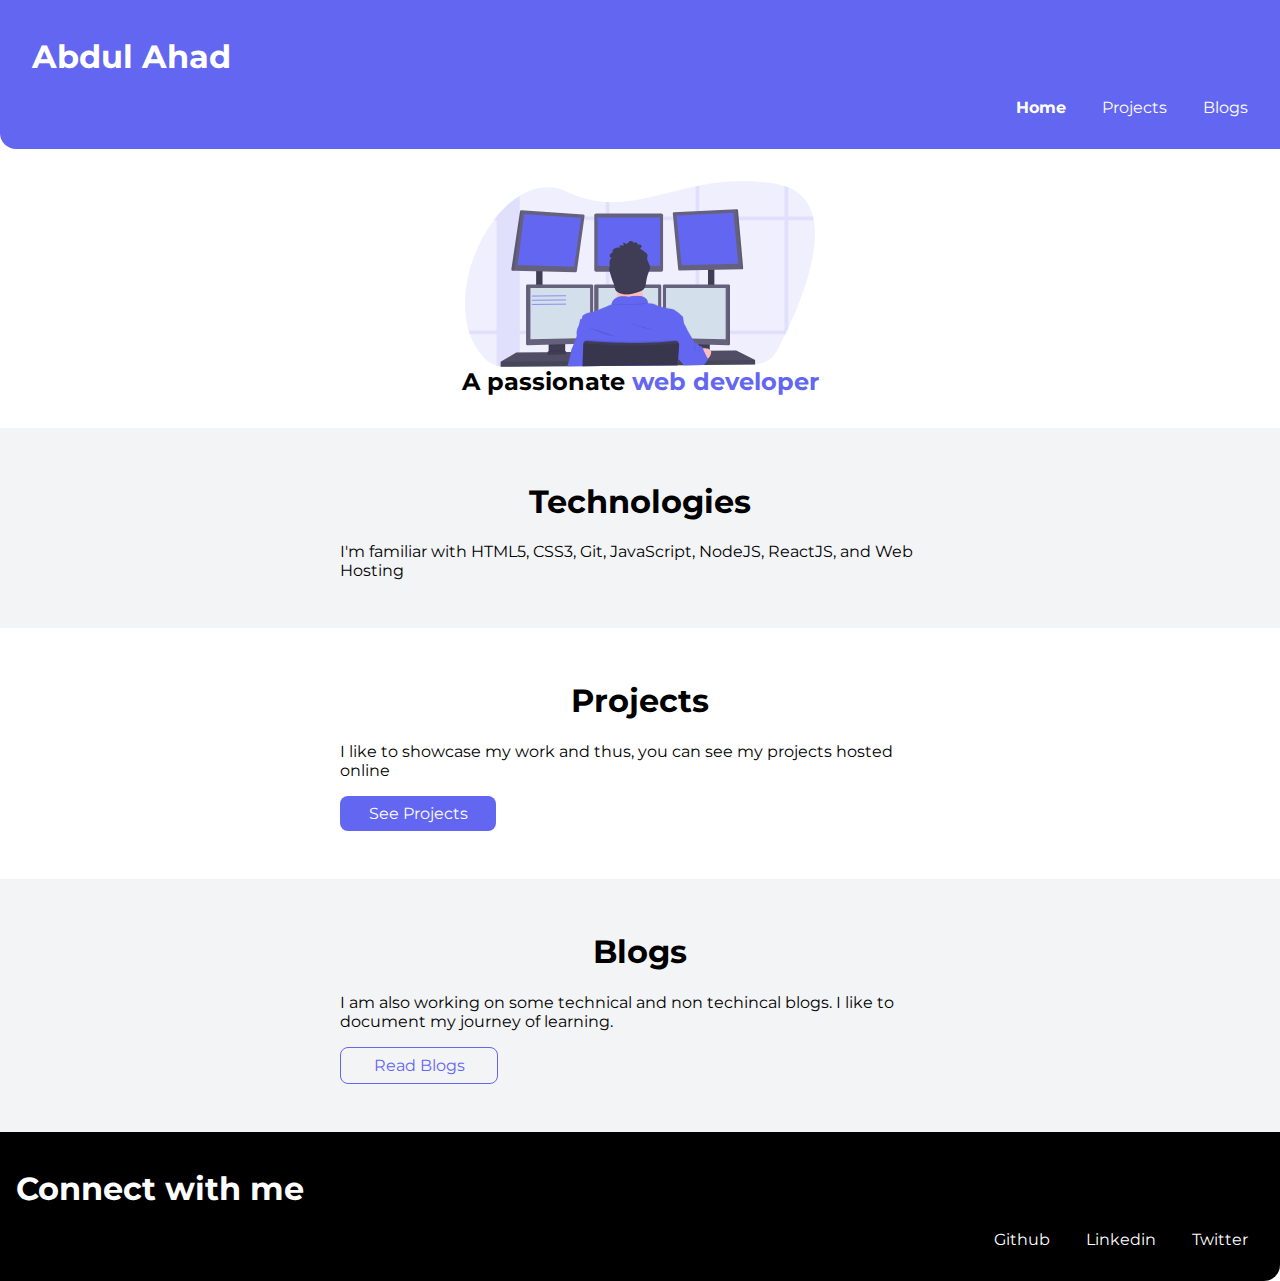
==== index.html @ f3eb0335 "solved bugs" ====
<!DOCTYPE html>
<html lang="en">
<head>
    <meta charset="UTF-8">
    <meta http-equiv="X-UA-Compatible" content="IE=edge">
    <meta name="viewport" content="width=device-width, initial-scale=1.0">
    <title>home | Abdul Ahad</title>
    <link rel="stylesheet" href="styles.css">
</head>
<body>

    
    <nav class="top-nav container">    
            <h1 class="container">Abdul Ahad</h1>
        
            <ul class="no-bullets nav-direction">
                <li class="menu">
                    <a href="/" class="link default-link">Home</a>
                </li>
                <li class="menu">
                    <a href="project.html" class="link">Projects</a>
                </li>
                <li class="menu">
                    <a href="blogs.html" class="link">Blogs</a>
                </li>
            </ul>
    </nav>
    <header>
        <div class="hero">
            <img src="images/image.svg" alt="hero" class="hero-img">
            <h2 class="hero-text">A passionate <span class="highlighted"> web developer </span></h2>
        </div>
    </header>

    <section class="section ow">
        <div class="container container-center">
            <h1>Technologies</h1>
            <p>I'm familiar with HTML5, CSS3, Git, JavaScript, NodeJS, ReactJS, and Web Hosting</p>
        </div>
    </section>

    <section class="section">
        <div class="container container-center">
            <h1>Projects</h1>
            <p>I like to showcase my work and thus, you can see my projects hosted online</p>
            <a class="link link-primary-1" href="project.html">See Projects</a>
        </div>
    </section>

    <section class="section ow">
        <div class="container container-center">
            <h1>Blogs</h1>
            <p>I am also working on some technical and non techincal blogs. I like to document my journey of learning.</p>
            <a class="link link-secondary-1" href="blogs.html">Read Blogs</a>
        </div>
    </section>

    <footer class="footer">
        <h1>Connect with me</h1>

        <ul class="no-bullets nav-direction">
            <li class="menu">
                <a class="link" href="https://github.com/abahad7921" target="_blank">Github</a>
            </li>
            <li class="menu">
                <a class="link" href="https://www.linkedin.com/in/meetabdulaahad/" target="_blank">Linkedin</a>
            </li>
            <li class="menu">
                <a class="link" href="https://twitter.com/abdulahad7860" target="_blank">Twitter</a>
            </li>
        </ul>
    </footer>

    
</body>
</html>
---- styles.css ----
@import url("https://fonts.googleapis.com/css2?family=Montserrat:wght@400;700&display=swap");
:root {
  --primary-color: #6366f1;
  --off-white: #f3f4f6;
}

body {
  font-family: "Montserrat", sans-serif;
  margin: 0px;
}
.container {
  padding: 0rem 1rem;
}

.container-center {
  max-width: 600px;
  margin: auto;
}

.container-center-blog {
  max-width: 700px;
  margin: auto;
}
.no-bullets {
  list-style: none;
}

.link {
  text-decoration: none;
  /** color: var(--primary-color);**/
  color: white;
}
.link-primary {
  background-color: var(--primary-color);
  border-radius: 0.5rem;
  color: white;
  display: block;
  max-width: 440px;
  margin: 1rem 1rem 1rem 0rem;
  padding: 0.5rem;
  text-align: center;
}

.link-primary-1 {
  background-color: var(--primary-color);
  border-radius: 0.5rem;
  color: white;
  display: block;
  max-width: 140px;
  margin: 1rem 1rem 1rem 0rem;
  padding: 0.5rem;
  text-align: center;
}

.link-secondary {
  color: var(--primary-color);
  border-radius: 0.5rem;
  border: 1px solid var(--primary-color);
  display: block;
  max-width: 440px;
  margin: 1rem 1rem 1rem 0rem;
  padding: 00.5rem;
  text-align: center;
}

.link-secondary-1 {
  color: var(--primary-color);
  border-radius: 0.5rem;
  border: 1px solid var(--primary-color);
  display: block;
  max-width: 140px;
  margin: 1rem 1rem 1rem 0rem;
  padding: 00.5rem;
  text-align: center;
}

.menu {
  display: inline;
  padding: 0rem 1rem;
  text-align: right;
}

.nav-direction {
  text-align: right;
}

.top-nav {
  background-color: var(--primary-color);
  color: white;
  padding: 1rem;
  border-bottom-left-radius: 1rem;
}

.top-nav .default-link {
  font-weight: bold;
}

.highlighted {
  color: var(--primary-color);
}

.hero {
  padding: 2rem;
}

.hero .hero-text {
  text-align: center;
  display: block;
  margin: auto;
}

.hero .hero-img {
  max-width: 80%;
  width: 350px;
  display: block;
  margin: auto;
}

.hero .hero-img-1 {
  max-width: 50%;
  width: 250px;
  height: 150px;
  display: block;
  margin: auto;
}

.section {
  padding: 2rem;
}

.section h1 {
  text-align: center;
}

.ow {
  background-color: var(--off-white);
}

.footer {
  background-color: black;
  color: white;
  padding: 1rem;
  border-bottom-right-radius: 1rem;
}

.blog-heading {
  font-size: large;
  font-weight: bold;
  display: block;
  color: var(--primary-color);
}

.blog-page-heading {
  padding-top: 5rem;
}
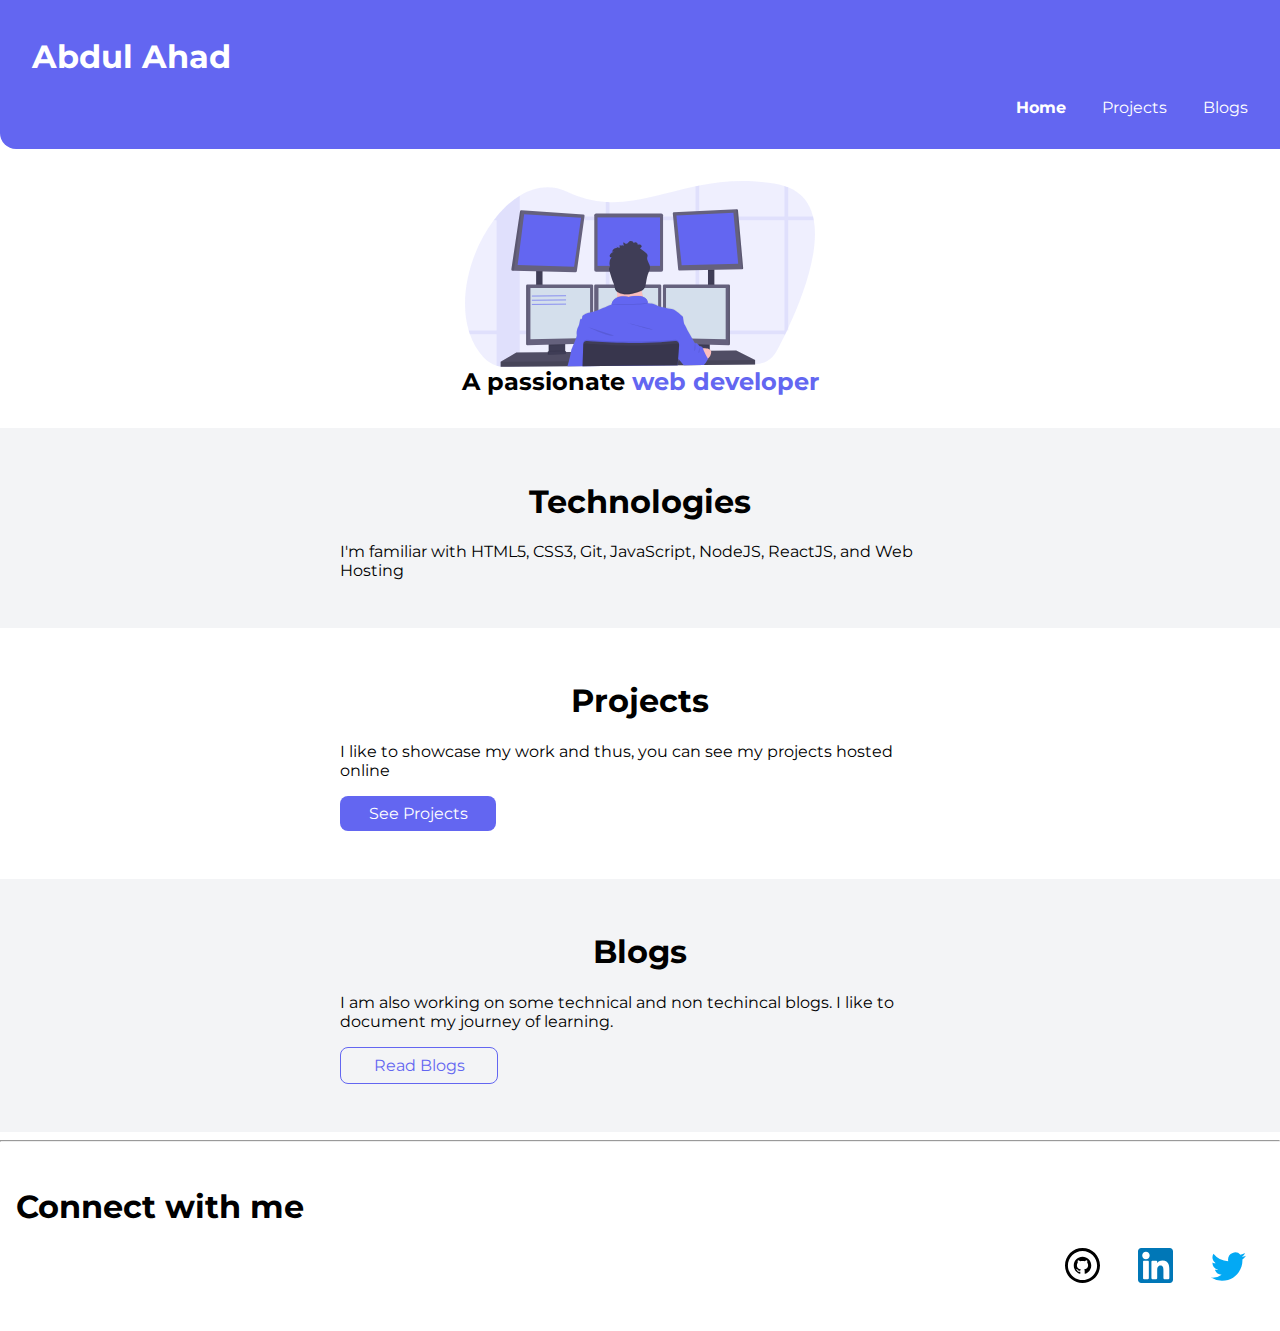
==== commit fb33c6af: "changed footer style" ====
--- a/index.html
+++ b/index.html
@@ -55,18 +55,19 @@
         </div>
     </section>
 
+    <hr>
     <footer class="footer">
         <h1>Connect with me</h1>
 
         <ul class="no-bullets nav-direction">
             <li class="menu">
-                <a class="link" href="https://github.com/abahad7921" target="_blank">Github</a>
+                <a class="link" href="https://github.com/abahad7921" target="_blank"><img src="images/iconmonstr-github-5.svg" alt="github logo" class="footer-logo"></a>
             </li>
             <li class="menu">
-                <a class="link" href="https://www.linkedin.com/in/meetabdulaahad/" target="_blank">Linkedin</a>
+                <a class="link" href="https://www.linkedin.com/in/meetabdulaahad/" target="_blank"><img src="images/linkedin.svg" alt="" class="footer-logo"></a>
             </li>
             <li class="menu">
-                <a class="link" href="https://twitter.com/abdulahad7860" target="_blank">Twitter</a>
+                <a class="link" href="https://twitter.com/abdulahad7860" target="_blank"><img src="images/twitter.svg" alt="twitter" class="footer-logo"></a>
             </li>
         </ul>
     </footer>
--- a/styles.css
+++ b/styles.css
@@ -137,8 +137,8 @@
 }
 
 .footer {
-  background-color: black;
-  color: white;
+  background-color: white;
+  color: black;
   padding: 1rem;
   border-bottom-right-radius: 1rem;
 }
@@ -153,3 +153,9 @@
 .blog-page-heading {
   padding-top: 5rem;
 }
+
+.footer-logo {
+  width: 35px;
+  padding-bottom: 12px;
+  padding-right: 2px;
+}
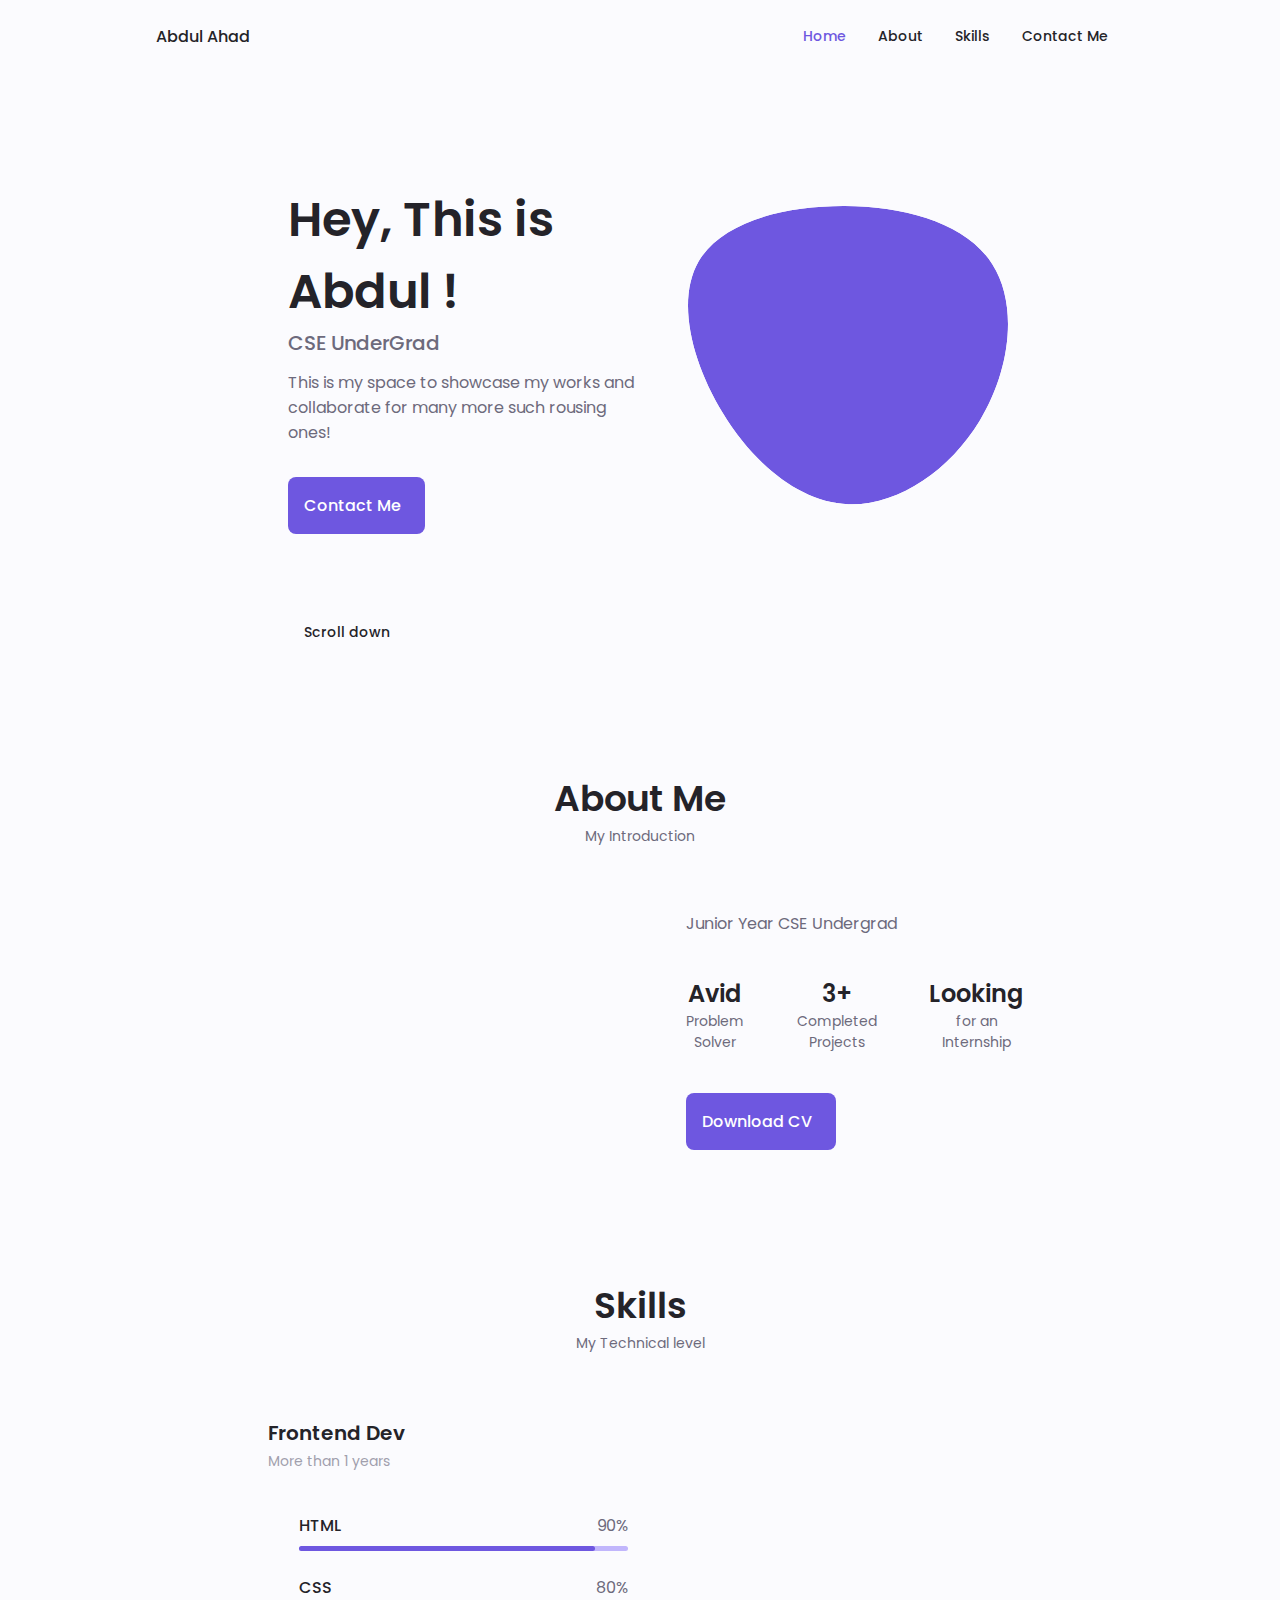
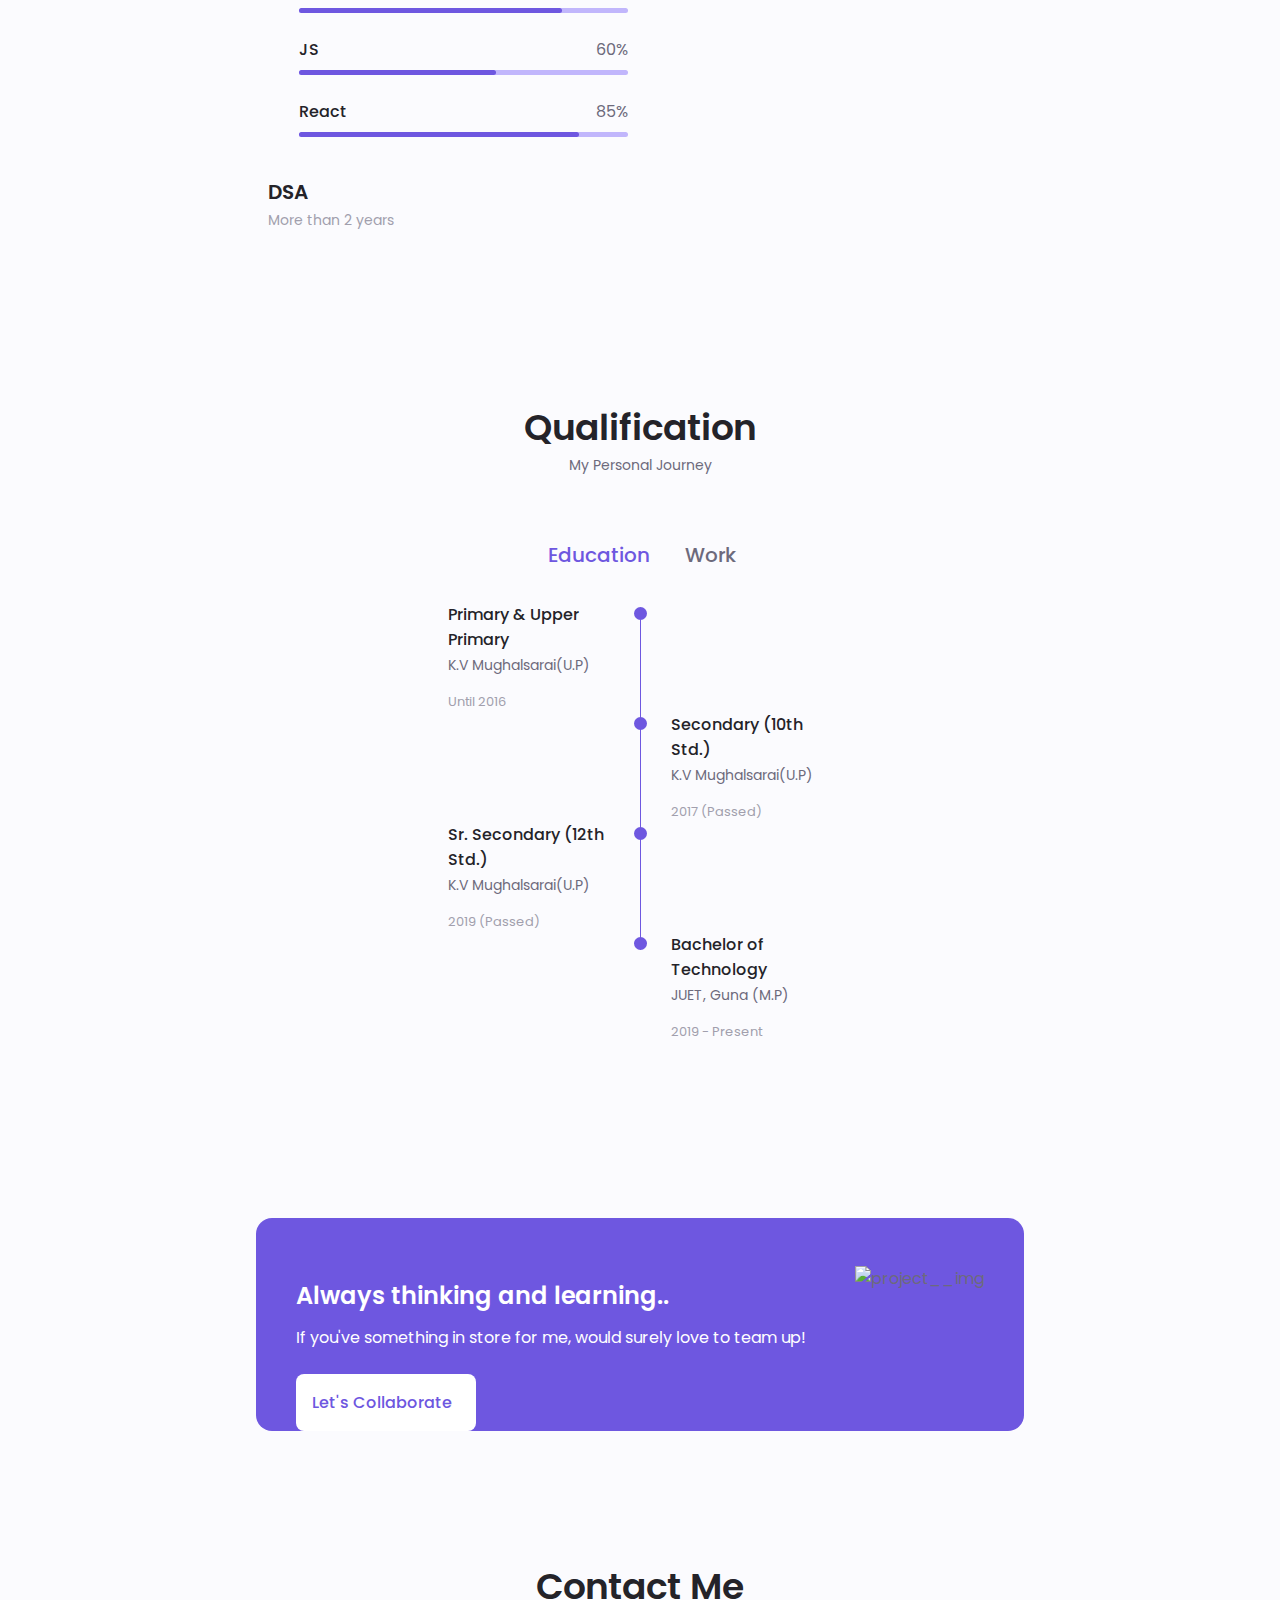
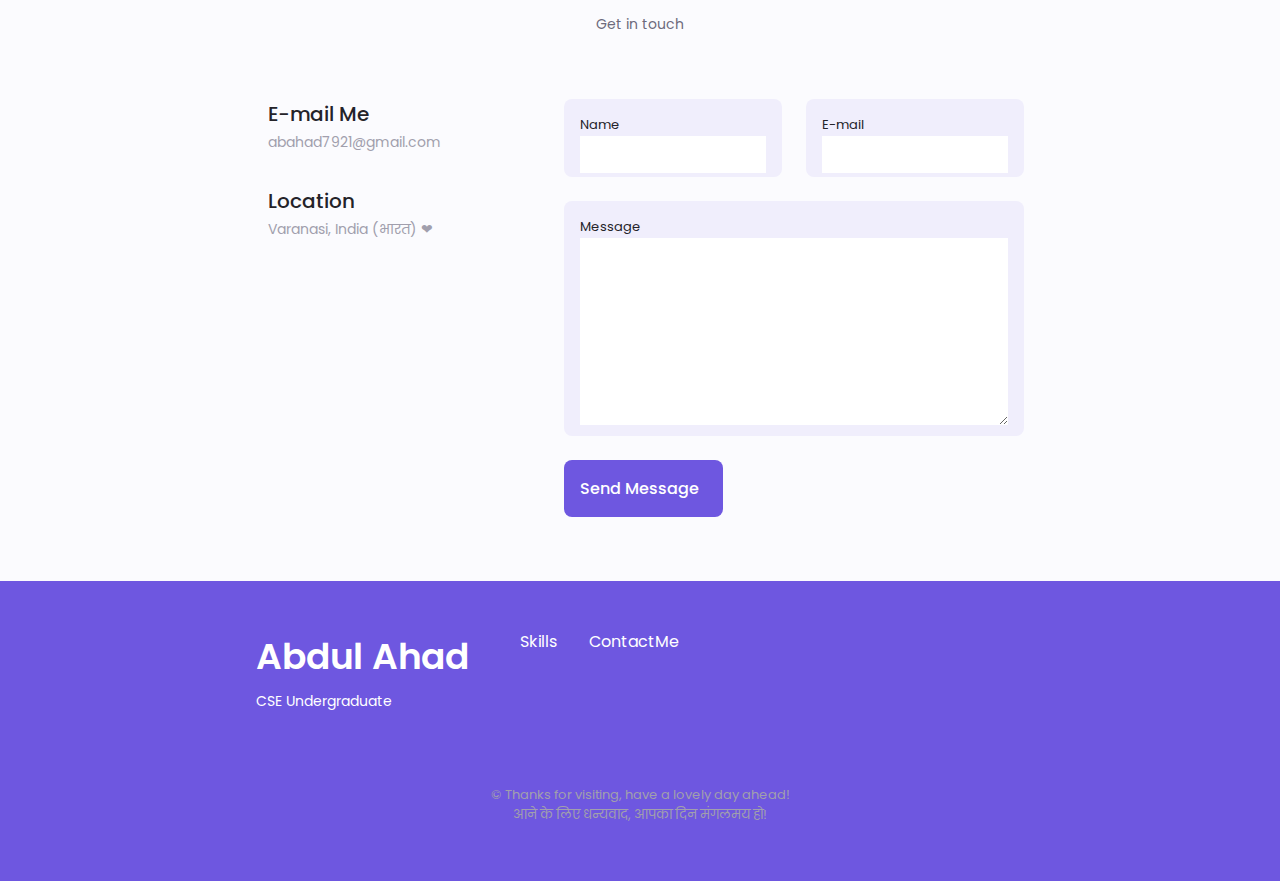
==== commit 101759c6: "new branch created" ====
--- a/index.html
+++ b/index.html
@@ -1,77 +1,688 @@
 <!DOCTYPE html>
 <html lang="en">
-<head>
-    <meta charset="UTF-8">
-    <meta http-equiv="X-UA-Compatible" content="IE=edge">
-    <meta name="viewport" content="width=device-width, initial-scale=1.0">
-    <title>home | Abdul Ahad</title>
-    <link rel="stylesheet" href="styles.css">
-</head>
-<body>
-
-    
-    <nav class="top-nav container">    
-            <h1 class="container">Abdul Ahad</h1>
-        
-            <ul class="no-bullets nav-direction">
-                <li class="menu">
-                    <a href="/" class="link default-link">Home</a>
-                </li>
-                <li class="menu">
-                    <a href="project.html" class="link">Projects</a>
-                </li>
-                <li class="menu">
-                    <a href="blogs.html" class="link">Blogs</a>
-                </li>
-            </ul>
-    </nav>
-    <header>
-        <div class="hero">
-            <img src="images/image.svg" alt="hero" class="hero-img">
-            <h2 class="hero-text">A passionate <span class="highlighted"> web developer </span></h2>
-        </div>
+  <head>
+    <meta charset="UTF-8" />
+    <meta name="viewport" content="width=device-width, initial-scale=1.0" />
+
+    <link
+      rel="apple-touch-icon"
+      sizes="180x180"
+      href="favicon/apple-touch-icon.png"
+    />
+    <link
+      rel="icon"
+      type="image/png"
+      sizes="32x32"
+      href="favicon/favicon-32x32.png"
+    />
+    <link
+      rel="icon"
+      type="image/png"
+      sizes="16x16"
+      href="favicon/favicon-16x16.png"
+    />
+    <link rel="manifest" href="favicon/site.webmanifest" />
+
+    <!--==================== UNICONS ====================-->
+    <link
+      rel="stylesheet"
+      href="https://unicons.iconscout.com/release/v4.0.0/css/line.css"
+    />
+
+    <!--==================== SWIPER CSS ====================-->
+    <link rel="stylesheet" href="css/swiper-bundle.min.css" />
+
+    <!--==================== CSS ====================-->
+    <link rel="stylesheet" href="styles.css" />
+
+    <title>Abdul Ahad | Home</title>
+  </head>
+
+  <body>
+    <!--==================== HEADER ====================-->
+    <header class="header" id="header">
+      <nav class="nav container">
+        <a href="#" class="nav__logo">Abdul Ahad</a>
+
+        <div class="nav__menu" id="nav-menu">
+          <ul class="nav__list grid">
+            <li class="nav__item">
+              <a href="#home" class="nav__link active-link">
+                <i class="uil uil-estate nav__icon"></i> Home
+              </a>
+            </li>
+            <li class="nav__item">
+              <a href="#about" class="nav__link">
+                <i class="uil uil-user nav__icon"></i> About
+              </a>
+            </li>
+            <li class="nav__item">
+              <a href="#skills" class="nav__link">
+                <i class="uil uil-file-alt nav__icon"></i> Skills
+              </a>
+            </li>
+            <!-- <li class="nav__item">
+              <a href="#blogs" class="nav__link">
+                <i class="uil uil-diary nav__icon"></i> Blogs
+              </a>
+            </li> -->
+            <!-- <li class="nav__item">
+              <a href="#portfolio" class="nav__link">
+                <i class="uil uil-constructor nav__icon"></i> Projects
+              </a>
+            </li> -->
+            <li class="nav__item">
+              <a href="#contact" class="nav__link">
+                <i class="uil uil-message nav__icon"></i> Contact Me
+              </a>
+            </li>
+          </ul>
+          <i class="uil uil-times nav__close" id="nav-close"></i>
+        </div>
+
+        <div class="nav__btns">
+          <!-- Theme change button -->
+          <i class="uil uil-moon change-theme" id="theme-button"></i>
+
+          <div class="nav__toggle" id="nav-toggle">
+            <i class="uil uil-apps"></i>
+          </div>
+        </div>
+      </nav>
     </header>
 
-    <section class="section ow">
-        <div class="container container-center">
-            <h1>Technologies</h1>
-            <p>I'm familiar with HTML5, CSS3, Git, JavaScript, NodeJS, ReactJS, and Web Hosting</p>
-        </div>
-    </section>
-
-    <section class="section">
-        <div class="container container-center">
-            <h1>Projects</h1>
-            <p>I like to showcase my work and thus, you can see my projects hosted online</p>
-            <a class="link link-primary-1" href="project.html">See Projects</a>
-        </div>
-    </section>
-
-    <section class="section ow">
-        <div class="container container-center">
-            <h1>Blogs</h1>
-            <p>I am also working on some technical and non techincal blogs. I like to document my journey of learning.</p>
-            <a class="link link-secondary-1" href="blogs.html">Read Blogs</a>
-        </div>
-    </section>
-
-    <hr>
+    <!--==================== MAIN ====================-->
+    <main class="main">
+      <!--==================== HOME ====================-->
+      <section class="home section" id="home">
+        <div class="home__container container grid">
+          <div class="home__content grid">
+            <div class="home__social">
+              <a
+                href="https://www.linkedin.com/in/meetabdulaahad"
+                target="_blank"
+                class="home__social-icon"
+              >
+                <i class="uil uil-linkedin"></i>
+              </a>
+              <a
+                href="https://twitter.com/abdulahad7860"
+                target="_blank"
+                class="home__social-icon"
+              >
+                <i class="uil uil-twitter"></i>
+              </a>
+              <a
+                href="https://github.com/abahad7921"
+                target="_blank"
+                class="home__social-icon"
+              >
+                <i class="uil uil-github"></i>
+              </a>
+            </div>
+
+            <div class="home__img">
+              <svg
+                class="home__blob"
+                viewBox="0 0 200 187"
+                xmlns="http://www.w3.org/2000/svg"
+                xmlns:xlink="http://www.w3.org/1999/xlink"
+              >
+                <mask id="mask0" mask-type="alpha">
+                  <path
+                    d="M190.312 36.4879C206.582 62.1187 201.309 102.826 182.328 134.186C163.346 165.547 
+                                130.807 187.559 100.226 186.353C69.6454 185.297 41.0228 161.023 21.7403 129.362C2.45775 
+                                97.8511 -7.48481 59.1033 6.67581 34.5279C20.9871 10.1032 59.7028 -0.149132 97.9666 
+                                0.00163737C136.23 0.303176 174.193 10.857 190.312 36.4879Z"
+                  />
+                </mask>
+                <g mask="url(#mask0)">
+                  <path
+                    d="M190.312 36.4879C206.582 62.1187 201.309 102.826 182.328 134.186C163.346 
+                                165.547 130.807 187.559 100.226 186.353C69.6454 185.297 41.0228 161.023 21.7403 
+                                129.362C2.45775 97.8511 -7.48481 59.1033 6.67581 34.5279C20.9871 10.1032 59.7028 
+                                -0.149132 97.9666 0.00163737C136.23 0.303176 174.193 10.857 190.312 36.4879Z"
+                  />
+
+                  <image
+                    class="home__blob-img"
+                    x="12"
+                    y="18"
+                    xlink:href="img/prefil.png"
+                  />
+                </g>
+              </svg>
+            </div>
+
+            <div class="home__data">
+              <h1 class="home__title">Hey, This is Abdul !</h1>
+              <h3 class="home__subtitle">CSE UnderGrad</h3>
+              <p class="home__description">
+                This is my space to showcase my works and collaborate for many
+                more such rousing ones!
+              </p>
+              <a href="#contact" class="button button--flex">
+                Contact Me<i class="uil uil-message button__icon"></i>
+              </a>
+            </div>
+          </div>
+
+          <div class="home__scroll">
+            <a href="#about" class="home__scroll-button button--flex">
+              <i class="uil uil-mouse-alt home__scroll-mouse"></i>
+              <span class="home__scroll-name">Scroll down</span>
+              <i class="uil uil-arrow-down home__scroll-arrow"></i>
+            </a>
+          </div>
+        </div>
+      </section>
+
+      <!--==================== ABOUT ====================-->
+      <section class="about section" id="about">
+        <h2 class="section__title">About Me</h2>
+        <span class="section__subtitle">My Introduction</span>
+
+        <div class="about__container container grid">
+          <img src="img/about.jpg" alt="" class="about__img" />
+
+          <div class="about__data">
+            <p class="about__description">Junior Year CSE Undergrad</p>
+
+            <div class="about__info">
+              <div>
+                <span class="about__info-title">Avid</span>
+                <span class="about__info-name"
+                  >Problem <br />
+                  Solver
+                </span>
+              </div>
+
+              <div>
+                <span class="about__info-title">3+</span>
+                <span class="about__info-name"
+                  >Completed <br />
+                  Projects
+                </span>
+              </div>
+
+              <div>
+                <span class="about__info-title">Looking</span>
+                <span class="about__info-name"
+                  >for an <br />
+                  Internship
+                </span>
+              </div>
+            </div>
+
+            <div class="about__buttons">
+              <a download="" href="Your CV" class="button button--flex">
+                Download CV<i class="uil uil-download-alt button__icon"></i>
+              </a>
+            </div>
+          </div>
+        </div>
+      </section>
+
+      <!--==================== SKILLS ====================-->
+      <section class="skills section" id="skills">
+        <h2 class="section__title">Skills</h2>
+        <span class="section__subtitle">My Technical level</span>
+
+        <div class="skills__container container grid">
+          <div>
+            <!--==================== SKILL 1 ====================-->
+            <div class="skills__content skills__open">
+              <div class="skills__header">
+                <i class="uil uil-brackets-curly skills__icon"></i>
+
+                <div>
+                  <h1 class="skills__title">Frontend Dev</h1>
+                  <span class="skills__subtitle">More than 1 years</span>
+                </div>
+
+                <i class="uil uil-angle-down skills__arrow"></i>
+              </div>
+
+              <div class="skills__list grid">
+                <div class="skills__data">
+                  <div class="skills__titles">
+                    <h3 class="skills__name">HTML</h3>
+                    <span class="skills__number">90%</span>
+                  </div>
+                  <div class="skills__bar">
+                    <span class="skills__percentage skills__html"></span>
+                  </div>
+                </div>
+
+                <div class="skills__data">
+                  <div class="skills__titles">
+                    <h3 class="skills__name">CSS</h3>
+                    <span class="skills__number">80%</span>
+                  </div>
+                  <div class="skills__bar">
+                    <span class="skills__percentage skills__css"></span>
+                  </div>
+                </div>
+
+                <div class="skills__data">
+                  <div class="skills__titles">
+                    <h3 class="skills__name">JS</h3>
+                    <span class="skills__number">60%</span>
+                  </div>
+                  <div class="skills__bar">
+                    <span class="skills__percentage skills__js"></span>
+                  </div>
+                </div>
+
+                <div class="skills__data">
+                  <div class="skills__titles">
+                    <h3 class="skills__name">React</h3>
+                    <span class="skills__number">85%</span>
+                  </div>
+                  <div class="skills__bar">
+                    <span class="skills__percentage skills__react"></span>
+                  </div>
+                </div>
+              </div>
+            </div>
+
+            <!--==================== SKILL 2 ====================-->
+            <div class="skills__content skills__close">
+              <div class="skills__header">
+                <i class="uil uil-arrow skills__icon"></i>
+
+                <div>
+                  <h1 class="skills__title">DSA</h1>
+                  <span class="skills__subtitle">More than 2 years</span>
+                </div>
+
+                <i class="uil uil-angle-down skills__arrow"></i>
+              </div>
+
+              <div class="skills__list grid">
+                <div class="skills__data">
+                  <div class="skills__titles">
+                    <h3 class="skills__name">Arrays</h3>
+                    <span class="skills__number">90%</span>
+                  </div>
+                  <div class="skills__bar">
+                    <span class="skills__percentage skills__html"></span>
+                  </div>
+                </div>
+
+                <div class="skills__data">
+                  <div class="skills__titles">
+                    <h3 class="skills__name">Linked Lists</h3>
+                    <span class="skills__number">80%</span>
+                  </div>
+                  <div class="skills__bar">
+                    <span class="skills__percentage skills__css"></span>
+                  </div>
+                </div>
+
+                <div class="skills__data">
+                  <div class="skills__titles">
+                    <h3 class="skills__name">Trees</h3>
+                    <span class="skills__number">60%</span>
+                  </div>
+                  <div class="skills__bar">
+                    <span class="skills__percentage skills__js"></span>
+                  </div>
+                </div>
+
+                <div class="skills__data">
+                  <div class="skills__titles">
+                    <h3 class="skills__name">Queue</h3>
+                    <span class="skills__number">85%</span>
+                  </div>
+                  <div class="skills__bar">
+                    <span class="skills__percentage skills__react"></span>
+                  </div>
+                </div>
+              </div>
+            </div>
+          </div>
+        </div>
+      </section>
+
+      <!--==================== QUALIFICATION ====================-->
+      <section class="qualification section">
+        <h2 class="section__title">Qualification</h2>
+        <span class="section__subtitle">My Personal Journey</span>
+
+        <div class="qualification__container container">
+          <div class="qualification__tabs">
+            <div
+              class="qualification__button button--flex qualification__active"
+              data-target="#education"
+            >
+              <i class="uil uil-graduation-cap qualification__icon"></i>
+              Education
+            </div>
+
+            <div class="qualification__button button--flex" data-target="#work">
+              <i class="uil uil-briefcase-alt qualification__icon"></i>
+              Work
+            </div>
+          </div>
+
+          <div class="qualification__sections">
+            <!--==================== QUALIFICATION  CONTENT 1 ====================-->
+            <div
+              class="qualification__content qualification__active"
+              data-content
+              id="education"
+            >
+              <!--==================== QUALIFICATION 1 ====================-->
+              <div class="qualification__data">
+                <div>
+                  <h3 class="qualification__title">Primary & Upper Primary</h3>
+                  <span class="qualification__subtitle"
+                    >K.V Mughalsarai(U.P)</span
+                  >
+                  <div class="qualification__calendar">
+                    <i class="uil uil-calendar-alt"></i>
+                    Until 2016
+                  </div>
+                </div>
+
+                <div>
+                  <span class="qualification__rounder"></span>
+                  <span class="qualification__line"></span>
+                </div>
+              </div>
+
+              <!--==================== QUALIFICATION 2 ====================-->
+              <div class="qualification__data">
+                <div></div>
+
+                <div>
+                  <span class="qualification__rounder"></span>
+                  <span class="qualification__line"></span>
+                </div>
+
+                <div>
+                  <h3 class="qualification__title">Secondary (10th Std.)</h3>
+                  <span class="qualification__subtitle"
+                    >K.V Mughalsarai(U.P)</span
+                  >
+                  <div class="qualification__calendar">
+                    <i class="uil uil-calendar-alt"></i>
+                    2017 (Passed)
+                  </div>
+                </div>
+              </div>
+
+              <!--==================== QUALIFICATION 3 ====================-->
+              <div class="qualification__data">
+                <div>
+                  <h3 class="qualification__title">
+                    Sr. Secondary (12th Std.)
+                  </h3>
+                  <span class="qualification__subtitle"
+                    >K.V Mughalsarai(U.P)</span
+                  >
+                  <div class="qualification__calendar">
+                    <i class="uil uil-calendar-alt"></i>
+                    2019 (Passed)
+                  </div>
+                </div>
+
+                <div>
+                  <span class="qualification__rounder"></span>
+                  <span class="qualification__line"></span>
+                </div>
+              </div>
+
+              <!--==================== QUALIFICATION 4 ====================-->
+              <div class="qualification__data">
+                <div></div>
+
+                <div>
+                  <span class="qualification__rounder"></span>
+                  <!-- <span class="qualification__line"></span> -->
+                </div>
+
+                <div>
+                  <h3 class="qualification__title">Bachelor of Technology</h3>
+                  <span class="qualification__subtitle">JUET, Guna (M.P)</span>
+                  <div class="qualification__calendar">
+                    <i class="uil uil-calendar-alt"></i>
+                    2019 - Present
+                  </div>
+                </div>
+              </div>
+            </div>
+
+            <!--==================== QUALIFICATION  CONTENT 2 ====================-->
+            <div class="qualification__content" data-content id="work">
+              <!--==================== QUALIFICATION 1 ====================-->
+              <div class="qualification__data">
+                <div>
+                  <h3 class="qualification__title">Sorry, No Prior</h3>
+                  <span class="qualification__subtitle">JUET, Guna(M.P)</span>
+                  <div class="qualification__calendar">
+                    <i class="uil uil-calendar-alt"></i>
+                    2019
+                  </div>
+                </div>
+
+                <div>
+                  <span class="qualification__rounder"></span>
+                  <span class="qualification__line"></span>
+                </div>
+              </div>
+
+              <!--==================== QUALIFICATION 2 ====================-->
+              <div class="qualification__data">
+                <div></div>
+
+                <div>
+                  <span class="qualification__rounder"></span>
+                  <span class="qualification__line"></span>
+                </div>
+
+                <div>
+                  <h3 class="qualification__title">
+                    Work Experience till date
+                  </h3>
+                  <span class="qualification__subtitle">JUET, Guna(M.P)</span>
+                  <div class="qualification__calendar">
+                    <i class="uil uil-calendar-alt"></i>
+                    2020
+                  </div>
+                </div>
+              </div>
+
+              <!--==================== QUALIFICATION 3 ====================-->
+              <div class="qualification__data">
+                <div>
+                  <h3 class="qualification__title">
+                    Currently, In a search of an internship!
+                  </h3>
+                  <span class="qualification__subtitle">JUET, Guna(M.P)</span>
+                  <div class="qualification__calendar">
+                    <i class="uil uil-calendar-alt"></i>
+                    2021
+                  </div>
+                </div>
+
+                <div>
+                  <span class="qualification__rounder"></span>
+                  <!-- <span class="qualification__line"></span> -->
+                </div>
+              </div>
+            </div>
+          </div>
+        </div>
+      </section>
+
+      <!--==================== SERVICES ====================-->
+      
+
+      <!--==================== PROJECT IN MIND ====================-->
+      <section class="project section">
+        <div class="project__bg">
+          <div class="project__container container grid">
+            <div class="project__data">
+              <h2 class="project__title">Always thinking and learning..</h2>
+              <p class="project__description">
+                If you've something in store for me, would surely love to team
+                up!
+              </p>
+              <a href="#contact" class="button button--flex button--white">
+                Let's Collaborate
+                <i class="uil uil-nerd project__icon button__icon"></i>
+              </a>
+            </div>
+
+            <img src="img/project.png" alt="project__img" />
+          </div>
+        </div>
+      </section>
+
+      <!--==================== TESTIMONIAL ====================-->
+      <!-- <section class="testimonial section">
+                
+
+            </section> -->
+
+      <!--==================== CONTACT ME ====================-->
+      <section class="contact section" id="contact">
+        <h2 class="section__title">Contact Me</h2>
+        <span class="section__subtitle">Get in touch</span>
+
+        <div class="contact__container container grid">
+          <div>
+            <!-- <div class="contact__information">
+              <i class="uil uil-phone contact__icon"></i>
+
+              <div>
+                <h3 class="contact__title">Call Me</h3>
+                <span class="contact__subtitle">123456789</span>
+              </div>
+            </div> -->
+
+            <div class="contact__information">
+              <i class="uil uil-envelope contact__icon"></i>
+
+              <div>
+                <h3 class="contact__title">E-mail Me</h3>
+                <span class="contact__subtitle">abahad7921@gmail.com</span>
+              </div>
+            </div>
+
+            <div class="contact__information">
+              <i class="uil uil-map-marker contact__icon"></i>
+
+              <div>
+                <h3 class="contact__title">Location</h3>
+                <span class="contact__subtitle">Varanasi, India (भारत) ❤</span>
+              </div>
+            </div>
+          </div>
+
+          <form action="" class="contact__form grid">
+            <div class="contact__inputs grid">
+              <div class="contact__content">
+                <label for="" class="contact__label">Name</label>
+                <input type="text" class="contact__input" />
+              </div>
+              <div class="contact__content">
+                <label for="" class="contact__label">E-mail</label>
+                <input type="email" class="contact__input" />
+              </div>
+            </div>
+            <!-- <div class="contact__content">
+              <label for="" class="contact__label">Projects</label>
+              <input type="text" class="contact__input" />
+            </div> -->
+            <div class="contact__content">
+              <label for="" class="contact__label">Message</label>
+              <textarea
+                name=""
+                id=""
+                cols="0"
+                rows="7"
+                class="contact__input"
+              ></textarea>
+            </div>
+
+            <div>
+              <a href="#" class="button button--flex">
+                Send Message
+                <i class="uil uil-message button__icon"></i>
+              </a>
+            </div>
+          </form>
+        </div>
+      </section>
+    </main>
+
+    <!--==================== FOOTER ====================-->
     <footer class="footer">
-        <h1>Connect with me</h1>
-
-        <ul class="no-bullets nav-direction">
-            <li class="menu">
-                <a class="link" href="https://github.com/abahad7921" target="_blank"><img src="images/iconmonstr-github-5.svg" alt="github logo" class="footer-logo"></a>
+      <div class="footer__bg">
+        <div class="footer__container container grid">
+          <div>
+            <h1 class="footer__title">Abdul Ahad</h1>
+            <span class="footer__subtitle">CSE Undergraduate</span>
+          </div>
+
+          <ul class="footer__links">
+            <!-- <li>
+              <a href="#portfolio" class="footer__link">Projects</a>
+            </li> -->
+            <li>
+              <a href="#skills" class="footer__link">Skills</a>
             </li>
-            <li class="menu">
-                <a class="link" href="https://www.linkedin.com/in/meetabdulaahad/" target="_blank"><img src="images/linkedin.svg" alt="" class="footer-logo"></a>
+            <li>
+              <a href="#contact" class="footer__link">ContactMe</a>
             </li>
-            <li class="menu">
-                <a class="link" href="https://twitter.com/abdulahad7860" target="_blank"><img src="images/twitter.svg" alt="twitter" class="footer-logo"></a>
-            </li>
-        </ul>
+          </ul>
+
+          <div class="footer__socials">
+            <a
+              href="https://github.com/abahad7921"
+              target="_blank"
+              class="footer__social"
+            >
+              <i class="uil uil-github-alt"></i>
+            </a>
+
+            <a
+              href="https://www.linkedin.com/in/meetabdulaahad"
+              target="_blank"
+              class="footer__social"
+            >
+              <i class="uil uil-linkedin-alt"></i>
+            </a>
+
+            <a
+              href="https://twitter.com/abdulahad7860"
+              target="_blank"
+              class="footer__social"
+            >
+              <i class="uil uil-twitter-alt"></i>
+            </a>
+          </div>
+        </div>
+
+        <p class="footer__copy">
+          &#169; Thanks for visiting, have a lovely day ahead!
+          <br />आने के लिए धन्यवाद, आपका दिन मंगलमय हो!
+        </p>
+      </div>
     </footer>
 
-    
-</body>
-</html>+    <!--==================== SCROLL TOP ====================-->
+    <a href="#" class="scrollup" id="scroll-up">
+      <i class="uil uil-arrow-up scrollup__icon"></i>
+    </a>
+
+    <!--==================== SWIPER JS ====================-->
+    <script src="js/swiper-bundle.min.js"></script>
+
+    <!--==================== MAIN JS ====================-->
+    <script src="main.js"></script>
+  </body>
+</html>
--- a/styles.css
+++ b/styles.css
@@ -1,161 +1,1211 @@
-@import url("https://fonts.googleapis.com/css2?family=Montserrat:wght@400;700&display=swap");
+/*==================== GOOGLE FONTS ====================*/
+@import url("https://fonts.googleapis.com/css2?family=Poppins:wght@400;500;600&display=swap");
+
+/*==================== VARIABLES CSS ====================*/
 :root {
-  --primary-color: #6366f1;
-  --off-white: #f3f4f6;
+  --header-height: 3rem;
+
+  /*========== Colors ==========*/
+  /* Change favorite color */
+  --hue-color: 250; /*Purple 250 - Green 142 - Blue 230 - Pink 340*/
+
+  /* HSL color mode */
+  --first-color: hsl(var(--hue-color), 69%, 61%);
+  --first-color-second: hsl(var(--hue-color), 69%, 61%);
+  --first-color-alt: hsl(var(--hue-color), 57%, 53%);
+  --first-color-lighter: hsl(var(--hue-color), 92%, 85%);
+  --title-color: hsl(var(--hue-color), 8%, 15%);
+  --text-color: hsl(var(--hue-color), 8%, 45%);
+  --text-color-light: hsl(var(--hue-color), 8%, 65%);
+  --input-color: hsl(var(--hue-color), 70%, 96%);
+  --body-color: hsl(var(--hue-color), 60%, 99%);
+  --container-color: #fff;
+  --scroll-bar-color: hsl(var(--hue-color), 12%, 90%);
+  --scroll-thumb-color: hsl(var(--hue-color), 12%, 80%);
+
+  /*========== Font and typography ==========*/
+  --body-font: "Poppins", sans-serif;
+
+  /* .5rem = 8px, 1rem = 16px, 1.5rem = 24px ... */
+  --big-font-size: 2rem;
+  --h1-font-size: 1.5rem;
+  --h2-font-size: 1.25rem;
+  --h3-font-size: 1.125rem;
+  --normal-font-size: 0.938rem;
+  --small-font-size: 0.813rem;
+  --smaller-font-size: 0.75rem;
+
+  /*========== Font weight ==========*/
+  --font-medium: 500;
+  --font-semi-bold: 600;
+
+  /*========== Margins Bottom ==========*/
+  /* .25rem = 4px, .5rem = 8px, .75rem = 12px ... */
+  --mb-0-25: 0.25rem;
+  --mb-0-5: 0.5rem;
+  --mb-0-75: 0.75rem;
+  --mb-1: 1rem;
+  --mb-1-5: 1.5rem;
+  --mb-2: 2rem;
+  --mb-2-5: 2.5rem;
+  --mb-3: 3rem;
+
+  /*========== z index ==========*/
+  --z-tooltip: 10;
+  --z-fixed: 100;
+  --z-modal: 1000;
+}
+
+/* Font size for large devices */
+@media screen and (min-width: 968px) {
+  :root {
+    --big-font-size: 3rem;
+    --h1-font-size: 2.25rem;
+    --h2-font-size: 1.5rem;
+    --h3-font-size: 1.25rem;
+    --normal-font-size: 1rem;
+    --small-font-size: 0.875rem;
+    --smaller-font-size: 0.813rem;
+  }
+}
+
+/*========== Variables Dark theme ==========*/
+body.dark-theme {
+  /* HSL color mode */
+  --first-color-second: hsl(var(--hue-color), 30%, 8%);
+  --title-color: hsl(var(--hue-color), 8%, 95%);
+  --text-color: hsl(var(--hue-color), 8%, 75%);
+  --input-color: hsl(var(--hue-color), 29%, 16%);
+  --body-color: hsl(var(--hue-color), 28%, 12%);
+  --container-color: hsl(var(--hue-color), 29%, 16%);
+  --scroll-bar-color: hsl(var(--hue-color), 12%, 48%);
+  --scroll-thumb-color: hsl(var(--hue-color), 12%, 36%);
+}
+
+/*========== Button Dark/Light ==========*/
+.nav__btns {
+  display: flex;
+  align-items: center;
+}
+
+.change-theme {
+  font-size: 1.25rem;
+  color: var(--title-color);
+  margin-right: var(--mb-1);
+  cursor: pointer;
+}
+
+.change-theme:hover {
+  color: var(--first-color);
+}
+
+/*==================== BASE ====================*/
+* {
+  box-sizing: border-box;
+  padding: 0;
+  margin: 0;
+}
+
+html {
+  scroll-behavior: smooth;
 }
 
 body {
-  font-family: "Montserrat", sans-serif;
-  margin: 0px;
-}
+  margin: 0 0 var(--header-height) 0;
+  font-family: var(--body-font);
+  font-size: var(--normal-font-size);
+  background-color: var(--body-color);
+  color: var(--text-color);
+}
+
+h1,
+h2,
+h3,
+h4 {
+  color: var(--title-color);
+  font-weight: var(--font-semi-bold);
+}
+
+ul {
+  list-style: none;
+}
+
+a {
+  text-decoration: none;
+}
+
+img {
+  max-width: 100%;
+  height: auto;
+}
+
+/*==================== REUSABLE CSS CLASSES ====================*/
+.section {
+  padding: 2rem 0 4rem;
+}
+
+.section__title {
+  font-size: var(--h1-font-size);
+}
+
+.section__subtitle {
+  display: block;
+  font-size: var(--small-font-size);
+  margin-bottom: var(--mb-3);
+}
+
+.section__title,
+.section__subtitle {
+  text-align: center;
+}
+
+/*==================== LAYOUT ====================*/
 .container {
-  padding: 0rem 1rem;
-}
-
-.container-center {
-  max-width: 600px;
-  margin: auto;
-}
-
-.container-center-blog {
-  max-width: 700px;
-  margin: auto;
-}
-.no-bullets {
-  list-style: none;
-}
-
-.link {
-  text-decoration: none;
-  /** color: var(--primary-color);**/
-  color: white;
-}
-.link-primary {
-  background-color: var(--primary-color);
+  max-width: 768px;
+  margin-left: var(--mb-1-5);
+  margin-right: var(--mb-1-5);
+}
+
+.grid {
+  display: grid;
+  gap: 1.5rem;
+}
+
+.header {
+  width: 100%;
+  position: fixed;
+  bottom: 0;
+  left: 0;
+  z-index: var(--z-fixed);
+  background-color: var(--body-color);
+}
+
+/*==================== NAV ====================*/
+.nav {
+  max-width: 968px;
+  height: var(--header-height);
+  display: flex;
+  justify-content: space-between;
+  align-items: center;
+}
+
+.nav__logo,
+.nav__toggle {
+  color: var(--title-color);
+  font-weight: var(--font-medium);
+}
+
+.nav__logo:hover {
+  color: var(--first-color);
+}
+
+.nav__toggle {
+  font-size: 1.1rem;
+  cursor: pointer;
+}
+
+.nav__toggle:hover {
+  color: var(--first-color);
+}
+
+@media screen and (max-width: 767px) {
+  .nav__menu {
+    position: fixed;
+    bottom: -100%;
+    left: 0;
+    width: 100%;
+    background-color: var(--body-color);
+    padding: 2rem 1.5rem 4rem;
+    box-shadow: 0 -1px 4px rgba(0, 0, 0, 0.15);
+    border-radius: 1.5rem 1.5rem 0 0;
+    transition: 0.3s;
+  }
+}
+
+.nav__list {
+  grid-template-columns: repeat(3, 1fr);
+  gap: 2rem;
+}
+
+.nav__link {
+  display: flex;
+  flex-direction: column;
+  align-items: center;
+  font-size: var(--small-font-size);
+  color: var(--title-color);
+  font-weight: var(--font-medium);
+}
+
+.nav__link:hover {
+  color: var(--first-color);
+}
+
+.nav__icon {
+  font-size: 1.2rem;
+}
+
+.nav__close {
+  position: absolute;
+  right: 1.3rem;
+  bottom: 0.5rem;
+  font-size: 1.5rem;
+  cursor: pointer;
+  color: var(--first-color);
+}
+
+.nav__close:hover {
+  color: var(--first-color-alt);
+}
+
+/* show menu */
+.show-menu {
+  bottom: 0;
+}
+
+/* Active link */
+.active-link {
+  color: var(--first-color);
+}
+
+/* Change background header */
+.scroll-header {
+  box-shadow: 0 -1px 4px rgba(0, 0, 0, 0.15);
+}
+
+/*==================== HOME ====================*/
+.home__container {
+  gap: 1rem;
+}
+
+.home__content {
+  grid-template-columns: 0.5fr 3fr;
+  padding-top: 3.5rem;
+  align-items: center;
+}
+
+.home__social {
+  display: grid;
+  grid-template-columns: max-content;
+  row-gap: 1rem;
+}
+
+.home__social-icon {
+  font-size: 1.25rem;
+  color: var(--first-color);
+}
+
+.home__social-icon:hover {
+  color: var(--first-color-alt);
+}
+
+.home__blob {
+  width: 200px;
+  fill: var(--first-color);
+}
+
+.home__blob-img {
+  width: 170px;
+}
+
+.home__data {
+  grid-column: 1/3;
+}
+
+.home__title {
+  font-size: var(--big-font-size);
+}
+
+.home__subtitle {
+  font-size: var(--h3-font-size);
+  color: var(--text-color);
+  font-weight: var(--font-medium);
+  margin-bottom: var(--mb-0-75);
+}
+
+.home__description {
+  margin-bottom: var(--mb-2);
+}
+
+.home__scroll {
+  /* display: none; */
+}
+
+.home__scroll-button {
+  color: var(--first-color);
+  transition: 0.3s;
+}
+
+.home__scroll-button:hover {
+  transform: translateY(0.25rem);
+}
+
+.home__scroll-mouse {
+  font-size: 2rem;
+}
+
+.home__scroll-name {
+  font-size: var(--small-font-size);
+  color: var(--title-color);
+  font-weight: var(--font-medium);
+  margin-right: var(--mb-0-25);
+}
+
+.home__scroll-arrow {
+  font-size: 1.25rem;
+}
+
+/*==================== BUTTONS ====================*/
+.button {
+  display: inline-block;
+  background-color: var(--first-color);
+  color: #fff;
+  padding: 1rem;
   border-radius: 0.5rem;
-  color: white;
+  font-weight: var(--font-medium);
+}
+
+.button:hover {
+  background-color: var(--first-color-alt);
+}
+
+.button__icon {
+  font-size: 1.25rem;
+  margin-left: var(--mb-0-5);
+  transition: 0.3s;
+}
+
+.button--white {
+  background-color: #fff;
+  color: var(--first-color);
+}
+
+.button--white:hover {
+  background-color: #fff;
+}
+
+.button--flex {
+  display: inline-flex;
+  align-items: center;
+}
+
+.button__small {
+  padding: 0.75rem 1rem;
+}
+
+.button--link {
+  padding: 0;
+  background-color: transparent;
+  color: var(--first-color);
+}
+
+.button--link:hover {
+  background-color: transparent;
+  color: var(--first-color-alt);
+}
+
+/*==================== ABOUT ====================*/
+.about__img {
+  width: 200px;
+  border-radius: 0.5rem;
+  justify-self: center;
+  align-self: center;
+}
+
+.about__description {
+  text-align: center;
+  margin-bottom: var(--mb-2-5);
+}
+
+.about__info {
+  display: flex;
+  justify-content: space-evenly;
+  margin-bottom: var(--mb-2-5);
+}
+
+.about__info-title {
+  font-size: var(--h2-font-size);
+  font-weight: var(--font-semi-bold);
+  color: var(--title-color);
+}
+
+.about__info-name {
+  font-size: var(--small-font-size);
+}
+
+.about__info-title,
+.about__info-name {
   display: block;
-  max-width: 440px;
-  margin: 1rem 1rem 1rem 0rem;
-  padding: 0.5rem;
   text-align: center;
 }
 
-.link-primary-1 {
-  background-color: var(--primary-color);
+.about__buttons {
+  display: flex;
+  justify-content: center;
+}
+
+/*==================== SKILLS ====================*/
+.skills__container {
+  row-gap: 0;
+}
+
+.skills__header {
+  display: flex;
+  align-items: center;
+  margin-bottom: var(--mb-2-5);
+  cursor: pointer;
+}
+
+.skills__icon,
+.skills__arrow {
+  font-size: 2rem;
+  color: var(--first-color);
+}
+
+.skills__icon {
+  margin-right: var(--mb-0-75);
+}
+
+.skills__title {
+  font-size: var(--h3-font-size);
+}
+
+.skills__subtitle {
+  font-size: var(--small-font-size);
+  color: var(--text-color-light);
+}
+
+.skills__arrow {
+  margin-left: auto;
+  transition: 0.4s;
+}
+
+.skills__list {
+  row-gap: 1.5rem;
+  padding-left: 2.7rem;
+}
+
+.skills__titles {
+  display: flex;
+  justify-content: space-between;
+  margin-bottom: var(--mb-0-5);
+}
+
+.skills__name {
+  font-size: var(--normal-font-size);
+  font-weight: var(--font-medium);
+}
+
+.skills__bar,
+.skills__percentage {
+  height: 5px;
+  border-radius: 0.25rem;
+}
+
+.skills__bar {
+  background-color: var(--first-color-lighter);
+}
+
+.skills__percentage {
+  display: block;
+  background-color: var(--first-color);
+}
+
+.skills__html {
+  width: 90%;
+}
+.skills__css {
+  width: 80%;
+}
+.skills__js {
+  width: 60%;
+}
+.skills__react {
+  width: 85%;
+}
+
+.skills__close .skills__list {
+  height: 0;
+  overflow: hidden;
+}
+
+.skills__open .skills__list {
+  height: max-content;
+  margin-bottom: var(--mb-2-5);
+}
+
+.skills__open .skills__arrow {
+  transform: rotate(-180deg);
+}
+
+/*==================== QUALIFICATION ====================*/
+.qualification__tabs {
+  display: flex;
+  justify-content: space-evenly;
+  margin-bottom: var(--mb-2);
+}
+
+.qualification__button {
+  font-size: var(--h3-font-size);
+  font-weight: var(--font-medium);
+  cursor: pointer;
+}
+
+.qualification__button:hover {
+  color: var(--first-color);
+}
+
+.qualification__icon {
+  font-size: 1.8rem;
+  margin-right: var(--mb-0-25);
+}
+
+.qualification__data {
+  display: grid;
+  grid-template-columns: 1fr max-content 1fr;
+  column-gap: 1.5rem;
+}
+
+.qualification__title {
+  font-size: var(--normal-font-size);
+  font-weight: var(--font-medium);
+}
+
+.qualification__subtitle {
+  display: inline-block;
+  font-size: var(--small-font-size);
+  margin-bottom: var(--mb-1);
+}
+
+.qualification__calendar {
+  font-size: var(--smaller-font-size);
+  color: var(--text-color-light);
+}
+
+.qualification__rounder {
+  display: inline-block;
+  width: 13px;
+  height: 13px;
+  background-color: var(--first-color);
+  border-radius: 50%;
+}
+
+.qualification__line {
+  display: block;
+  width: 1px;
+  height: 100%;
+  background-color: var(--first-color);
+  transform: translate(6px, -7px);
+}
+
+.qualification [data-content] {
+  display: none;
+}
+
+.qualification__active[data-content] {
+  display: block;
+}
+
+.qualification__button.qualification__active {
+  color: var(--first-color);
+}
+
+/*==================== SERVICES ====================*/
+.blogs__container {
+  gap: 1.5rem;
+  grid-template-columns: repeat(2, 1fr);
+}
+
+.blogs__content {
+  position: relative;
+  background-color: var(--container-color);
+  padding: 3.5rem 0.5rem 1.25rem 1.5rem;
+  border-radius: 0.25rem;
+  box-shadow: 0 2px 4px rgba(0, 0, 0, 0.15);
+  transition: 0.3s;
+}
+
+.blogs__content:hover {
+  box-shadow: 0 4px 8px rgba(0, 0, 0, 0.15);
+}
+
+.blogs__icon {
+  display: block;
+  font-size: 1.5rem;
+  color: var(--first-color);
+  margin-bottom: var(--mb-1);
+}
+
+.blogs__title {
+  font-size: var(--h3-font-size);
+  margin-bottom: var(--mb-1);
+  font-weight: var(--font-medium);
+}
+
+.blogs__button {
+  cursor: pointer;
+  font-size: var(--small-font-size);
+}
+
+.blogs__button:hover .button__icon {
+  transform: translateX(0.25rem);
+}
+
+.blogs__modal {
+  position: fixed;
+  top: 0;
+  left: 0;
+  right: 0;
+  bottom: 0;
+  background-color: rgba(0, 0, 0, 0.5);
+  display: flex;
+  align-items: center;
+  justify-content: center;
+  padding: 0 1rem;
+  z-index: var(--z-modal);
+  opacity: 0;
+  visibility: hidden;
+  transition: 0.3s;
+}
+
+.blogs__modal-content {
+  position: relative;
+  background-color: var(--container-color);
+  padding: 1.5rem;
   border-radius: 0.5rem;
-  color: white;
-  display: block;
-  max-width: 140px;
-  margin: 1rem 1rem 1rem 0rem;
-  padding: 0.5rem;
+}
+
+.blogs__modal-blogs {
+  row-gap: 1rem;
+}
+
+.blogs__modal-blog {
+  display: flex;
+}
+
+.blogs__modal-title {
+  font-size: var(--h3-font-size);
+  font-weight: var(--font-medium);
+  margin-bottom: var(--mb-1-5);
+}
+
+.blogs__modal-close {
+  position: absolute;
+  top: 1rem;
+  right: 1rem;
+  font-size: 1.5rem;
+  color: var(--first-color);
+  cursor: pointer;
+}
+
+.blogs__modal-icon {
+  color: var(--first-color);
+  margin-right: var(--mb-0-25);
+}
+
+/* Active Modal */
+.active-modal {
+  opacity: 1;
+  visibility: visible;
+}
+
+/*==================== PORTFOLIO ====================*/
+.portfolio__container {
+  overflow: initial;
+}
+
+.portfolio__content {
+  padding: 0 1.5rem;
+}
+
+.portfolio__img {
+  width: 265px;
+  border-radius: 0.5rem;
+  justify-self: center;
+}
+
+.portfolio__title {
+  font-size: var(--h3-font-size);
+  margin-bottom: var(--mb-0-5);
+}
+
+.portfolio__description {
+  margin-bottom: var(--mb-0-75);
+}
+
+.portfolio__button:hover .button__icon {
+  transform: translateX(0.25rem);
+}
+
+.swiper-button-prev::after,
+.swiper-button-next::after {
+  content: "";
+}
+
+.swiper-portfolio-icon {
+  font-size: 2rem;
+  color: var(--first-color);
+}
+
+.swiper-button-prev {
+  left: -0.5rem;
+}
+
+.swiper-button-next {
+  right: -0.5rem;
+}
+
+.swiper-container-horizontal > .swiper-pagination-bullets {
+  bottom: -2.5rem;
+}
+
+.swiper-pagination-bullet-active {
+  background-color: var(--first-color);
+}
+
+.swiper-button-prev,
+.swiper-button-next,
+.swiper-pagination-bullet {
+  outline: none;
+}
+
+/*==================== PROJECT IN MIND ====================*/
+.project {
   text-align: center;
 }
 
-.link-secondary {
-  color: var(--primary-color);
+.project__bg {
+  background-color: var(--first-color-second);
+  padding-top: 3rem;
+}
+
+.project__title {
+  font-size: var(--h2-font-size);
+  margin-bottom: var(--mb-0-75);
+}
+
+.project__description {
+  margin-bottom: var(--mb-1-5);
+}
+
+.project__title,
+.project__description {
+  color: #fff;
+}
+
+.project__img {
+  width: 232px;
+  justify-self: center;
+}
+
+/*==================== TESTIMONIAL ====================*/
+
+/*==================== CONTACT ME ====================*/
+.contact__container {
+  row-gap: 3rem;
+}
+
+.contact__information {
+  display: flex;
+  margin-bottom: var(--mb-2);
+}
+
+.contact__icon {
+  font-size: 2rem;
+  color: var(--first-color);
+  margin-right: var(--mb-0-75);
+}
+
+.contact__title {
+  font-size: var(--h3-font-size);
+  font-weight: var(--font-medium);
+}
+
+.contact__subtitle {
+  font-size: var(--small-font-size);
+  color: var(--text-color-light);
+}
+
+.contact__content {
+  background-color: var(--input-color);
   border-radius: 0.5rem;
-  border: 1px solid var(--primary-color);
-  display: block;
-  max-width: 440px;
-  margin: 1rem 1rem 1rem 0rem;
-  padding: 00.5rem;
+  padding: 0.75rem 1rem 0.25rem;
+}
+
+.contact__label {
+  font-size: var(--smaller-font-size);
+  color: var(--title-color);
+}
+
+.contact__input {
+  width: 100%;
+  border-color: var(--input-color);
+  color: var(--text-color);
+  font-family: var(--body-font);
+  font-size: var(--normal-font-size);
+  border: none;
+  outline: none;
+  padding: 0.25rem 0.5rem 0.5rem 0;
+}
+
+/*==================== FOOTER ====================*/
+.footer {
+  padding-top: 2rem;
+}
+
+.footer__container {
+  row-gap: 3.5rem;
+}
+
+.footer__bg {
+  background-color: var(--first-color-second);
+  padding: 2rem 0 3rem;
+}
+
+.footer__title {
+  font-size: var(--h1-font-size);
+  margin-bottom: var(--mb-0-25);
+}
+
+.footer__subtitle {
+  font-size: var(--small-font-size);
+}
+
+.footer__links {
+  display: flex;
+  flex-direction: column;
+  row-gap: 1.5rem;
+}
+
+.footer__link:hover {
+  color: var(--first-color-lighter);
+}
+
+.footer__social {
+  font-size: 1.25rem;
+  margin-right: var(--mb-1-5);
+}
+
+.footer__social:hover {
+  color: var(--first-color-lighter);
+}
+
+.footer__copy {
+  font-size: var(--smaller-font-size);
   text-align: center;
-}
-
-.link-secondary-1 {
-  color: var(--primary-color);
+  color: var(--text-color-light);
+  margin-top: var(--mb-3);
+}
+
+.footer__title,
+.footer__subtitle,
+.footer__link,
+.footer__social {
+  color: #fff;
+}
+
+/*========== SCROLL UP ==========*/
+.scrollup {
+  position: fixed;
+  right: 1rem;
+  bottom: -20%;
+  background-color: var(--first-color);
+  opacity: 0.8;
+  padding: 0 0.3rem;
+  border-radius: 0.4rem;
+  z-index: var(--z-tooltip);
+  transition: 0.4s;
+}
+
+.scrollup:hover {
+  background-color: var(--first-color-alt);
+}
+
+.scrollup__icon {
+  font-size: 1.5rem;
+  color: #fff;
+}
+
+/* Show scroll */
+.show-scroll {
+  bottom: 5rem;
+}
+
+/*========== SCROLL BAR ==========*/
+::-webkit-scrollbar {
+  width: 0.6rem;
+  background-color: var(--scroll-bar-color);
   border-radius: 0.5rem;
-  border: 1px solid var(--primary-color);
-  display: block;
-  max-width: 140px;
-  margin: 1rem 1rem 1rem 0rem;
-  padding: 00.5rem;
-  text-align: center;
-}
-
-.menu {
-  display: inline;
-  padding: 0rem 1rem;
-  text-align: right;
-}
-
-.nav-direction {
-  text-align: right;
-}
-
-.top-nav {
-  background-color: var(--primary-color);
-  color: white;
-  padding: 1rem;
-  border-bottom-left-radius: 1rem;
-}
-
-.top-nav .default-link {
-  font-weight: bold;
-}
-
-.highlighted {
-  color: var(--primary-color);
-}
-
-.hero {
-  padding: 2rem;
-}
-
-.hero .hero-text {
-  text-align: center;
-  display: block;
-  margin: auto;
-}
-
-.hero .hero-img {
-  max-width: 80%;
-  width: 350px;
-  display: block;
-  margin: auto;
-}
-
-.hero .hero-img-1 {
-  max-width: 50%;
-  width: 250px;
-  height: 150px;
-  display: block;
-  margin: auto;
-}
-
-.section {
-  padding: 2rem;
-}
-
-.section h1 {
-  text-align: center;
-}
-
-.ow {
-  background-color: var(--off-white);
-}
-
-.footer {
-  background-color: white;
-  color: black;
-  padding: 1rem;
-  border-bottom-right-radius: 1rem;
-}
-
-.blog-heading {
-  font-size: large;
-  font-weight: bold;
-  display: block;
-  color: var(--primary-color);
-}
-
-.blog-page-heading {
-  padding-top: 5rem;
-}
-
-.footer-logo {
-  width: 35px;
-  padding-bottom: 12px;
-  padding-right: 2px;
-}
+}
+
+::-webkit-scrollbar-thumb {
+  background-color: var(--scroll-thumb-color);
+  border-radius: 0.5rem;
+}
+
+::-webkit-scrollbar-thumb:hover {
+  background-color: var(--text-color-light);
+}
+/*==================== MEDIA QUERIES ====================*/
+/* For small devices */
+@media screen and (max-width: 350px) {
+  .container {
+    margin-left: var(--mb-1);
+    margin-right: var(--mb-1);
+  }
+
+  .nav__menu {
+    padding: 2rem 0.25rem 4rem;
+  }
+  .nav__list {
+    column-gap: 0;
+  }
+
+  .home__content {
+    grid-template-columns: 0.25fr 3fr;
+  }
+  .home__blob {
+    width: 180px;
+  }
+
+  .skills__title {
+    font-size: var(--normal-font-size);
+  }
+
+  .qualification__data {
+    gap: 0.5rem;
+  }
+
+  .blogs__container {
+    grid-template-columns: max-content;
+    justify-content: center;
+  }
+  .blogs__content {
+    padding-right: 3.5rem;
+  }
+  .blogs__modal {
+    padding: 0 0.5rem;
+  }
+
+  .project__img {
+    width: 200px;
+  }
+}
+
+/* For medium devices */
+@media screen and (min-width: 568px) {
+  .home__content {
+    grid-template-columns: max-content 1fr 1fr;
+  }
+  .home__data {
+    grid-column: initial;
+  }
+  .home__img {
+    order: 1;
+    justify-self: center;
+  }
+
+  .about__container,
+  .skills__container,
+  .portfolio__content,
+  .project__container,
+  .contact__container,
+  .footer__container {
+    grid-template-columns: repeat(2, 1fr);
+  }
+
+  .qualification__sections {
+    display: grid;
+    grid-template-columns: 0.6fr;
+    justify-content: center;
+  }
+}
+
+@media screen and (min-width: 768px) {
+  .container {
+    margin-left: auto;
+    margin-right: auto;
+  }
+
+  body {
+    margin: 0;
+  }
+
+  .section {
+    padding: 6rem 0 2rem;
+  }
+  .section__subtitle {
+    margin-bottom: 4rem;
+  }
+
+  .header {
+    top: 0;
+    bottom: initial;
+  }
+
+  .header,
+  .main,
+  .footer__container {
+    padding: 0 1rem;
+  }
+
+  .nav {
+    height: calc(var(--header-height) + 1.5rem);
+    column-gap: 1rem;
+  }
+  .nav__icon,
+  .nav__close,
+  .nav__toggle {
+    display: none;
+  }
+  .nav__list {
+    display: flex;
+    column-gap: 2rem;
+  }
+  .nav__menu {
+    margin-left: auto;
+  }
+  .change-theme {
+    margin: 0;
+  }
+
+  .home__container {
+    row-gap: 5rem;
+  }
+  .home__content {
+    padding-top: 5.5rem;
+    column-gap: 2rem;
+  }
+  .home__blob {
+    width: 270px;
+  }
+  .home__scroll {
+    display: block;
+  }
+  .home__scroll-button {
+    margin-left: 3rem;
+  }
+
+  .about__container {
+    column-gap: 5rem;
+  }
+  .about__img {
+    width: 350px;
+  }
+  .about__description {
+    text-align: initial;
+  }
+  .about__info {
+    justify-content: space-between;
+  }
+  .about__buttons {
+    justify-content: initial;
+  }
+
+  .qualification__tabs {
+    justify-content: center;
+  }
+  .qualification__button {
+    margin: 0 var(--mb-1);
+  }
+  .qualification__sections {
+    grid-template-columns: 0.5fr;
+  }
+
+  .blogs__container {
+    grid-template-columns: repeat(3, 218px);
+    justify-content: center;
+  }
+  .blogs__icon {
+    font-size: 2rem;
+  }
+  .blogs__content {
+    padding: 6rem 0 2rem 2.5rem;
+  }
+  .blogs__modal-content {
+    width: 450px;
+  }
+
+  .portfolio__img {
+    width: 320px;
+  }
+  .portfolio__content {
+    align-items: center;
+  }
+
+  .project {
+    text-align: initial;
+  }
+  .project__bg {
+    background: none;
+  }
+  .project__container {
+    background-color: var(--first-color-second);
+    border-radius: 1rem;
+    padding: 3rem 2.5rem 0;
+    grid-template-columns: 1fr max-content;
+    column-gap: 3rem;
+  }
+  .project__data {
+    padding-top: 0.8rem;
+  }
+
+  .footer__container {
+    grid-template-columns: repeat(3, 1fr);
+  }
+  .footer__bg {
+    padding: 3rem 0 3.5rem;
+  }
+  .footer__links {
+    flex-direction: row;
+    column-gap: 2rem;
+  }
+  .footer__socials {
+    justify-self: flex-end;
+  }
+  .footer__copy {
+    margin-top: 4.5rem;
+  }
+}
+
+/* For large devices */
+@media screen and (min-width: 1024px) {
+  .header,
+  .main,
+  .footer__container {
+    padding: 0;
+  }
+
+  .home__blob {
+    width: 320px;
+  }
+  .home__social {
+    transform: translateX(-6rem);
+  }
+
+  .blogs__container {
+    grid-template-columns: repeat(3, 238px);
+  }
+
+  .portfolio__content {
+    column-gap: 5rem;
+  }
+  .swiper-portfolio-icon {
+    font-size: 3.5rem;
+  }
+  .swiper-button-prev {
+    left: -3.5rem;
+  }
+  .swiper-button-next {
+    right: -3.5rem;
+  }
+  .swiper-container-horizontal > .swiper-pagination-bullets {
+    bottom: -4.5rem;
+  }
+
+  .contact__form {
+    width: 460px;
+  }
+  .contact__inputs {
+    grid-template-columns: repeat(2, 1fr);
+  }
+}
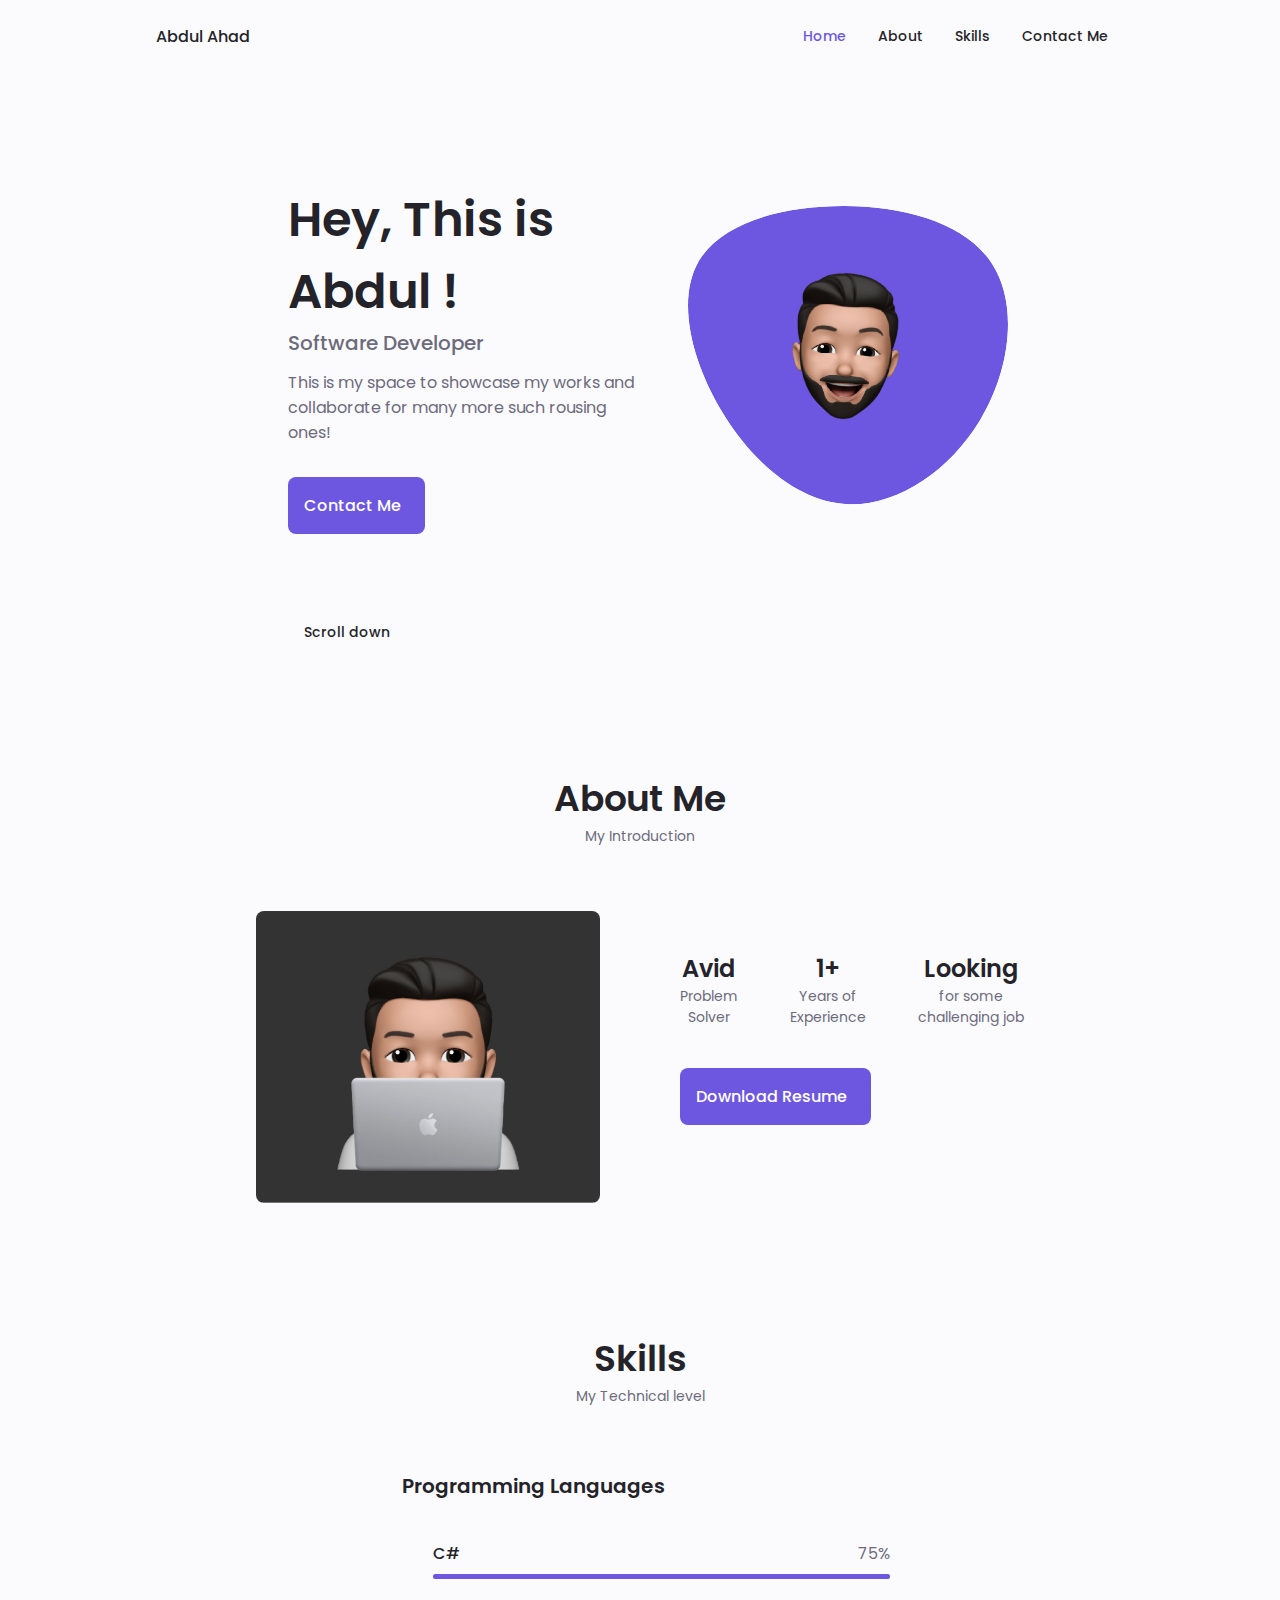
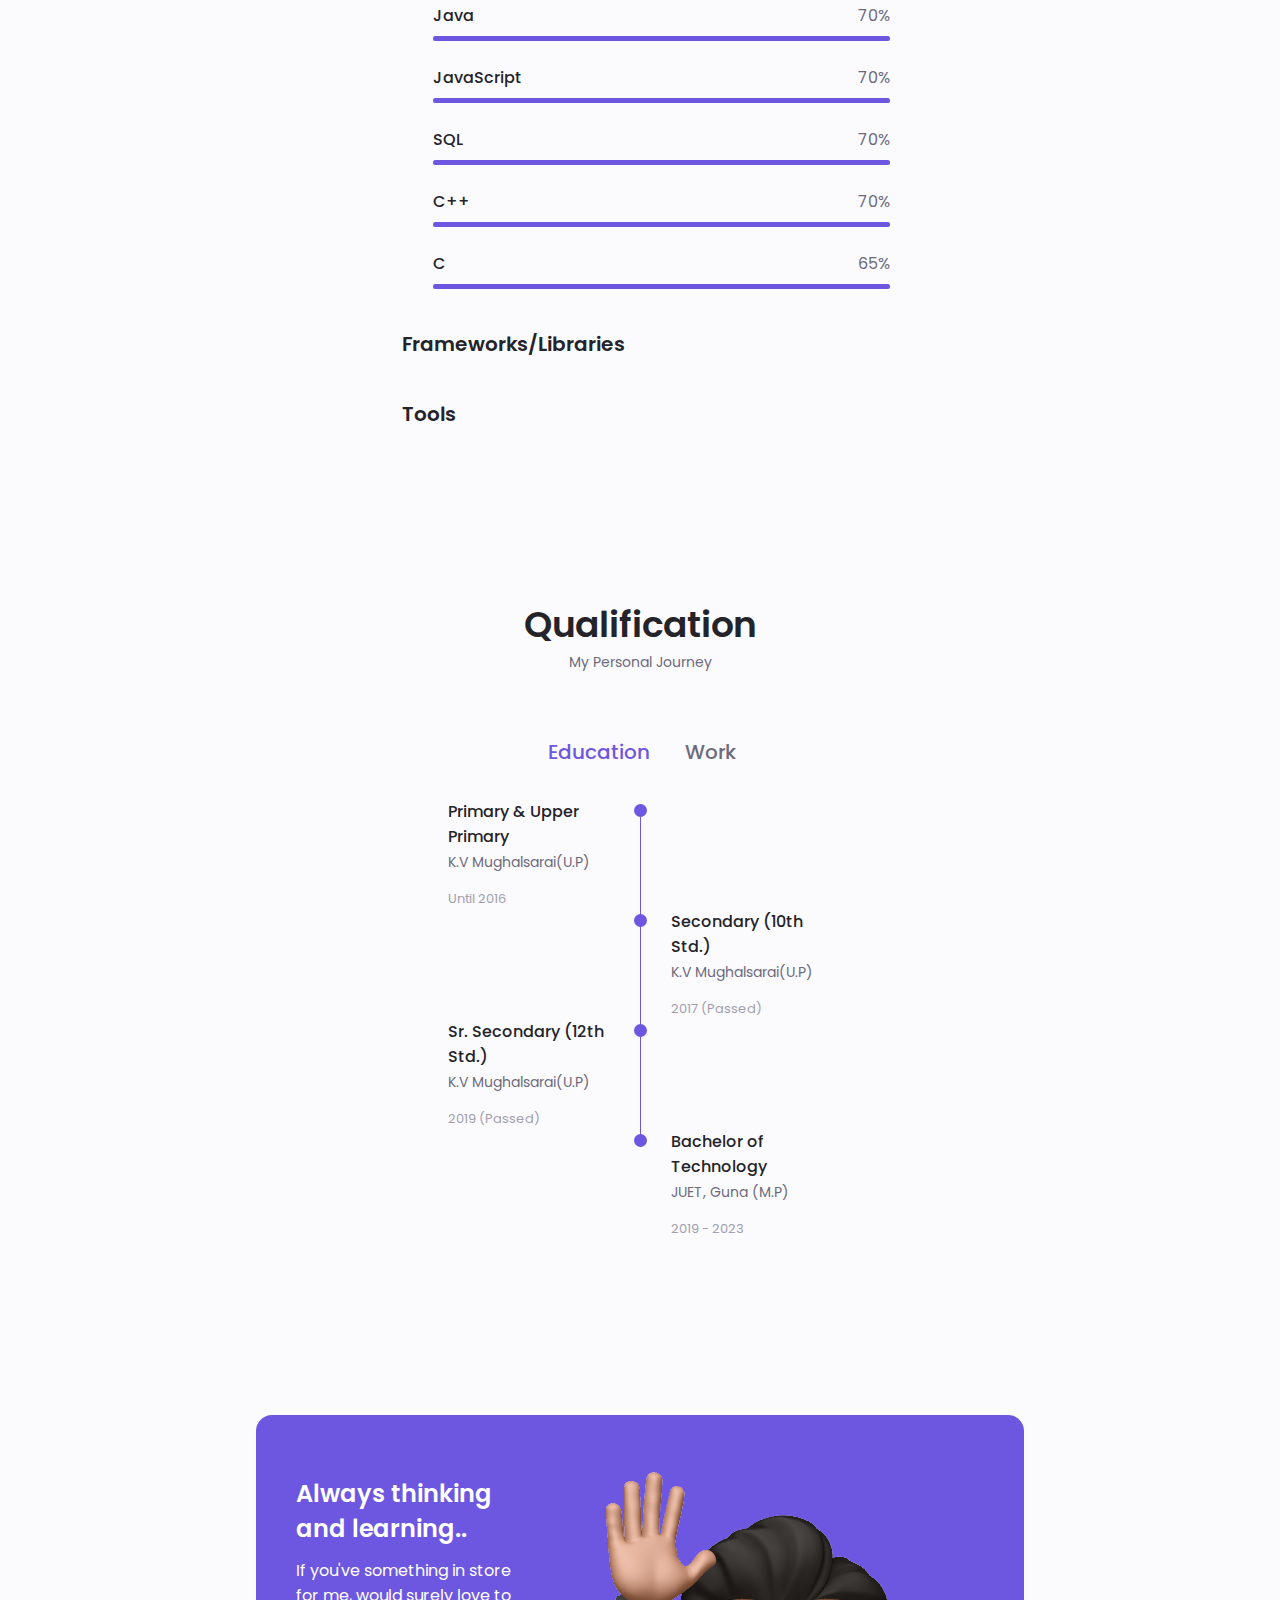
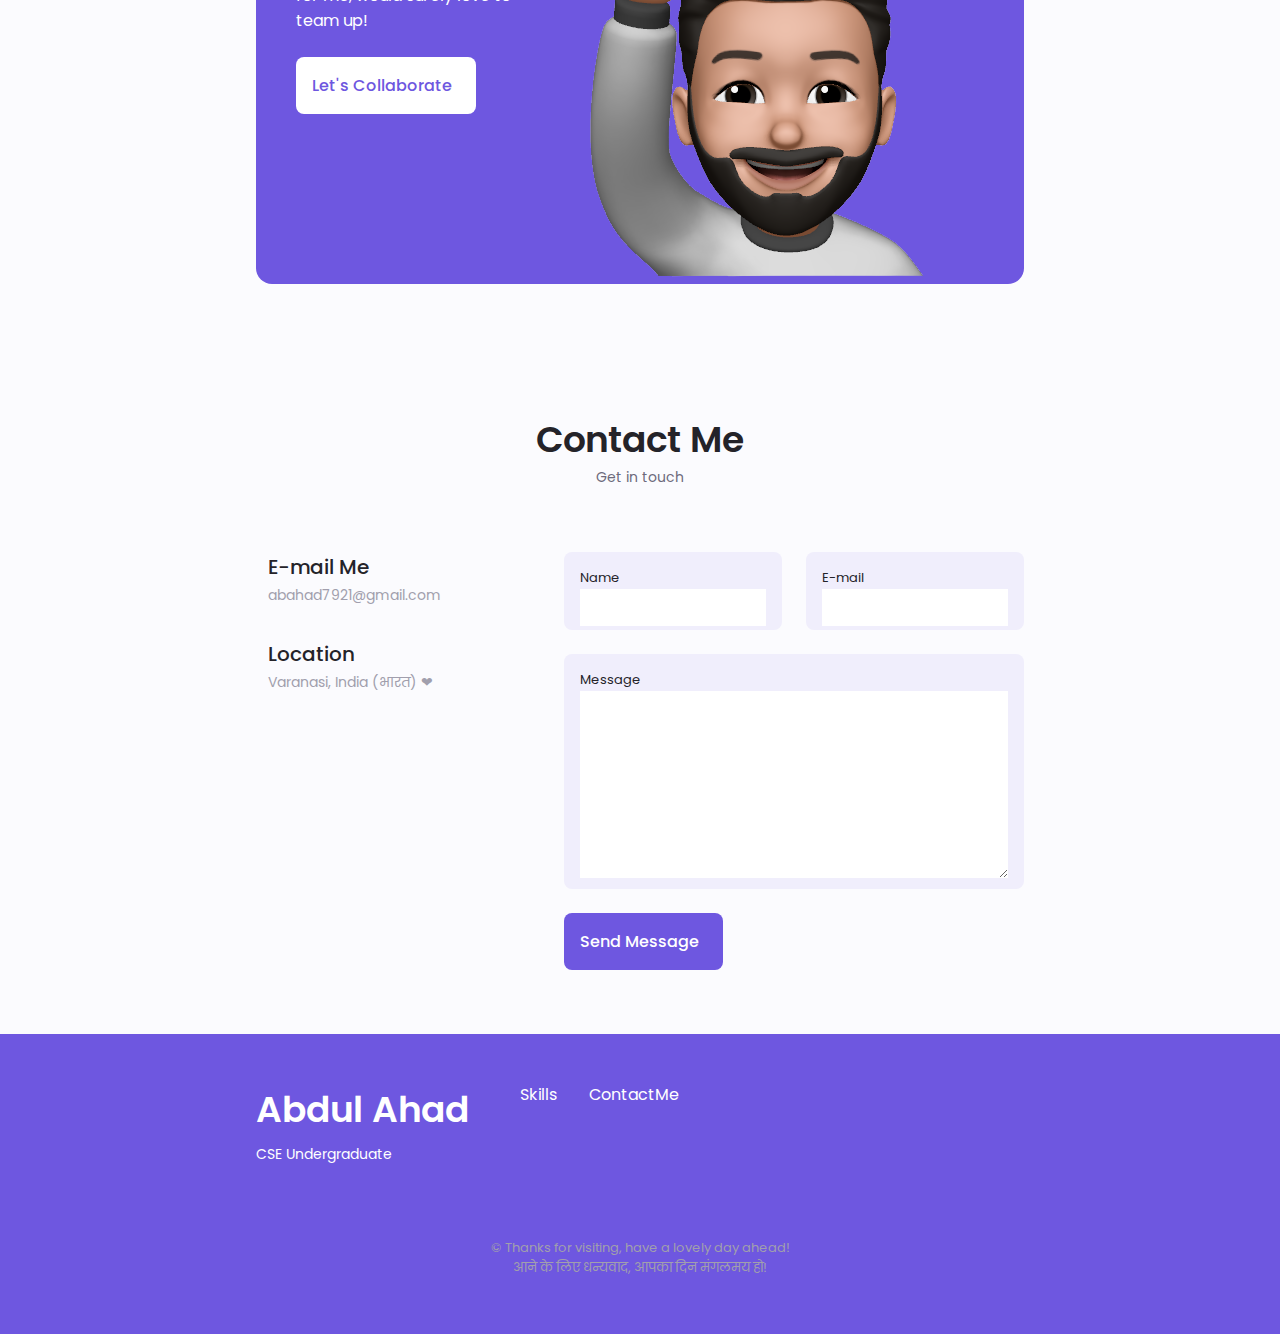
==== commit b3dfdf95: "updated the details" ====
--- a/index.html
+++ b/index.html
@@ -1,688 +1,858 @@
-<!DOCTYPE html>
-<html lang="en">
-  <head>
-    <meta charset="UTF-8" />
-    <meta name="viewport" content="width=device-width, initial-scale=1.0" />
-
-    <link
-      rel="apple-touch-icon"
-      sizes="180x180"
-      href="favicon/apple-touch-icon.png"
-    />
-    <link
-      rel="icon"
-      type="image/png"
-      sizes="32x32"
-      href="favicon/favicon-32x32.png"
-    />
-    <link
-      rel="icon"
-      type="image/png"
-      sizes="16x16"
-      href="favicon/favicon-16x16.png"
-    />
-    <link rel="manifest" href="favicon/site.webmanifest" />
-
-    <!--==================== UNICONS ====================-->
-    <link
-      rel="stylesheet"
-      href="https://unicons.iconscout.com/release/v4.0.0/css/line.css"
-    />
-
-    <!--==================== SWIPER CSS ====================-->
-    <link rel="stylesheet" href="css/swiper-bundle.min.css" />
-
-    <!--==================== CSS ====================-->
-    <link rel="stylesheet" href="styles.css" />
-
-    <title>Abdul Ahad | Home</title>
-  </head>
-
-  <body>
-    <!--==================== HEADER ====================-->
-    <header class="header" id="header">
-      <nav class="nav container">
-        <a href="#" class="nav__logo">Abdul Ahad</a>
-
-        <div class="nav__menu" id="nav-menu">
-          <ul class="nav__list grid">
-            <li class="nav__item">
-              <a href="#home" class="nav__link active-link">
-                <i class="uil uil-estate nav__icon"></i> Home
-              </a>
-            </li>
-            <li class="nav__item">
-              <a href="#about" class="nav__link">
-                <i class="uil uil-user nav__icon"></i> About
-              </a>
-            </li>
-            <li class="nav__item">
-              <a href="#skills" class="nav__link">
-                <i class="uil uil-file-alt nav__icon"></i> Skills
-              </a>
-            </li>
-            <!-- <li class="nav__item">
-              <a href="#blogs" class="nav__link">
-                <i class="uil uil-diary nav__icon"></i> Blogs
-              </a>
-            </li> -->
-            <!-- <li class="nav__item">
-              <a href="#portfolio" class="nav__link">
-                <i class="uil uil-constructor nav__icon"></i> Projects
-              </a>
-            </li> -->
-            <li class="nav__item">
-              <a href="#contact" class="nav__link">
-                <i class="uil uil-message nav__icon"></i> Contact Me
-              </a>
-            </li>
-          </ul>
-          <i class="uil uil-times nav__close" id="nav-close"></i>
-        </div>
-
-        <div class="nav__btns">
-          <!-- Theme change button -->
-          <i class="uil uil-moon change-theme" id="theme-button"></i>
-
-          <div class="nav__toggle" id="nav-toggle">
-            <i class="uil uil-apps"></i>
-          </div>
-        </div>
-      </nav>
-    </header>
-
-    <!--==================== MAIN ====================-->
-    <main class="main">
-      <!--==================== HOME ====================-->
-      <section class="home section" id="home">
-        <div class="home__container container grid">
-          <div class="home__content grid">
-            <div class="home__social">
-              <a
-                href="https://www.linkedin.com/in/meetabdulaahad"
-                target="_blank"
-                class="home__social-icon"
-              >
-                <i class="uil uil-linkedin"></i>
-              </a>
-              <a
-                href="https://twitter.com/abdulahad7860"
-                target="_blank"
-                class="home__social-icon"
-              >
-                <i class="uil uil-twitter"></i>
-              </a>
-              <a
-                href="https://github.com/abahad7921"
-                target="_blank"
-                class="home__social-icon"
-              >
-                <i class="uil uil-github"></i>
-              </a>
-            </div>
-
-            <div class="home__img">
-              <svg
-                class="home__blob"
-                viewBox="0 0 200 187"
-                xmlns="http://www.w3.org/2000/svg"
-                xmlns:xlink="http://www.w3.org/1999/xlink"
-              >
-                <mask id="mask0" mask-type="alpha">
-                  <path
-                    d="M190.312 36.4879C206.582 62.1187 201.309 102.826 182.328 134.186C163.346 165.547 
-                                130.807 187.559 100.226 186.353C69.6454 185.297 41.0228 161.023 21.7403 129.362C2.45775 
-                                97.8511 -7.48481 59.1033 6.67581 34.5279C20.9871 10.1032 59.7028 -0.149132 97.9666 
-                                0.00163737C136.23 0.303176 174.193 10.857 190.312 36.4879Z"
-                  />
-                </mask>
-                <g mask="url(#mask0)">
-                  <path
-                    d="M190.312 36.4879C206.582 62.1187 201.309 102.826 182.328 134.186C163.346 
-                                165.547 130.807 187.559 100.226 186.353C69.6454 185.297 41.0228 161.023 21.7403 
-                                129.362C2.45775 97.8511 -7.48481 59.1033 6.67581 34.5279C20.9871 10.1032 59.7028 
-                                -0.149132 97.9666 0.00163737C136.23 0.303176 174.193 10.857 190.312 36.4879Z"
-                  />
-
-                  <image
-                    class="home__blob-img"
-                    x="12"
-                    y="18"
-                    xlink:href="img/prefil.png"
-                  />
-                </g>
-              </svg>
-            </div>
-
-            <div class="home__data">
-              <h1 class="home__title">Hey, This is Abdul !</h1>
-              <h3 class="home__subtitle">CSE UnderGrad</h3>
-              <p class="home__description">
-                This is my space to showcase my works and collaborate for many
-                more such rousing ones!
-              </p>
-              <a href="#contact" class="button button--flex">
-                Contact Me<i class="uil uil-message button__icon"></i>
-              </a>
-            </div>
-          </div>
-
-          <div class="home__scroll">
-            <a href="#about" class="home__scroll-button button--flex">
-              <i class="uil uil-mouse-alt home__scroll-mouse"></i>
-              <span class="home__scroll-name">Scroll down</span>
-              <i class="uil uil-arrow-down home__scroll-arrow"></i>
-            </a>
-          </div>
-        </div>
-      </section>
-
-      <!--==================== ABOUT ====================-->
-      <section class="about section" id="about">
-        <h2 class="section__title">About Me</h2>
-        <span class="section__subtitle">My Introduction</span>
-
-        <div class="about__container container grid">
-          <img src="img/about.jpg" alt="" class="about__img" />
-
-          <div class="about__data">
-            <p class="about__description">Junior Year CSE Undergrad</p>
-
-            <div class="about__info">
-              <div>
-                <span class="about__info-title">Avid</span>
-                <span class="about__info-name"
-                  >Problem <br />
-                  Solver
-                </span>
-              </div>
-
-              <div>
-                <span class="about__info-title">3+</span>
-                <span class="about__info-name"
-                  >Completed <br />
-                  Projects
-                </span>
-              </div>
-
-              <div>
-                <span class="about__info-title">Looking</span>
-                <span class="about__info-name"
-                  >for an <br />
-                  Internship
-                </span>
-              </div>
-            </div>
-
-            <div class="about__buttons">
-              <a download="" href="Your CV" class="button button--flex">
-                Download CV<i class="uil uil-download-alt button__icon"></i>
-              </a>
-            </div>
-          </div>
-        </div>
-      </section>
-
-      <!--==================== SKILLS ====================-->
-      <section class="skills section" id="skills">
-        <h2 class="section__title">Skills</h2>
-        <span class="section__subtitle">My Technical level</span>
-
-        <div class="skills__container container grid">
-          <div>
-            <!--==================== SKILL 1 ====================-->
-            <div class="skills__content skills__open">
-              <div class="skills__header">
-                <i class="uil uil-brackets-curly skills__icon"></i>
-
-                <div>
-                  <h1 class="skills__title">Frontend Dev</h1>
-                  <span class="skills__subtitle">More than 1 years</span>
-                </div>
-
-                <i class="uil uil-angle-down skills__arrow"></i>
-              </div>
-
-              <div class="skills__list grid">
-                <div class="skills__data">
-                  <div class="skills__titles">
-                    <h3 class="skills__name">HTML</h3>
-                    <span class="skills__number">90%</span>
-                  </div>
-                  <div class="skills__bar">
-                    <span class="skills__percentage skills__html"></span>
-                  </div>
-                </div>
-
-                <div class="skills__data">
-                  <div class="skills__titles">
-                    <h3 class="skills__name">CSS</h3>
-                    <span class="skills__number">80%</span>
-                  </div>
-                  <div class="skills__bar">
-                    <span class="skills__percentage skills__css"></span>
-                  </div>
-                </div>
-
-                <div class="skills__data">
-                  <div class="skills__titles">
-                    <h3 class="skills__name">JS</h3>
-                    <span class="skills__number">60%</span>
-                  </div>
-                  <div class="skills__bar">
-                    <span class="skills__percentage skills__js"></span>
-                  </div>
-                </div>
-
-                <div class="skills__data">
-                  <div class="skills__titles">
-                    <h3 class="skills__name">React</h3>
-                    <span class="skills__number">85%</span>
-                  </div>
-                  <div class="skills__bar">
-                    <span class="skills__percentage skills__react"></span>
-                  </div>
-                </div>
-              </div>
-            </div>
-
-            <!--==================== SKILL 2 ====================-->
-            <div class="skills__content skills__close">
-              <div class="skills__header">
-                <i class="uil uil-arrow skills__icon"></i>
-
-                <div>
-                  <h1 class="skills__title">DSA</h1>
-                  <span class="skills__subtitle">More than 2 years</span>
-                </div>
-
-                <i class="uil uil-angle-down skills__arrow"></i>
-              </div>
-
-              <div class="skills__list grid">
-                <div class="skills__data">
-                  <div class="skills__titles">
-                    <h3 class="skills__name">Arrays</h3>
-                    <span class="skills__number">90%</span>
-                  </div>
-                  <div class="skills__bar">
-                    <span class="skills__percentage skills__html"></span>
-                  </div>
-                </div>
-
-                <div class="skills__data">
-                  <div class="skills__titles">
-                    <h3 class="skills__name">Linked Lists</h3>
-                    <span class="skills__number">80%</span>
-                  </div>
-                  <div class="skills__bar">
-                    <span class="skills__percentage skills__css"></span>
-                  </div>
-                </div>
-
-                <div class="skills__data">
-                  <div class="skills__titles">
-                    <h3 class="skills__name">Trees</h3>
-                    <span class="skills__number">60%</span>
-                  </div>
-                  <div class="skills__bar">
-                    <span class="skills__percentage skills__js"></span>
-                  </div>
-                </div>
-
-                <div class="skills__data">
-                  <div class="skills__titles">
-                    <h3 class="skills__name">Queue</h3>
-                    <span class="skills__number">85%</span>
-                  </div>
-                  <div class="skills__bar">
-                    <span class="skills__percentage skills__react"></span>
-                  </div>
-                </div>
-              </div>
-            </div>
-          </div>
-        </div>
-      </section>
-
-      <!--==================== QUALIFICATION ====================-->
-      <section class="qualification section">
-        <h2 class="section__title">Qualification</h2>
-        <span class="section__subtitle">My Personal Journey</span>
-
-        <div class="qualification__container container">
-          <div class="qualification__tabs">
-            <div
-              class="qualification__button button--flex qualification__active"
-              data-target="#education"
-            >
-              <i class="uil uil-graduation-cap qualification__icon"></i>
-              Education
-            </div>
-
-            <div class="qualification__button button--flex" data-target="#work">
-              <i class="uil uil-briefcase-alt qualification__icon"></i>
-              Work
-            </div>
-          </div>
-
-          <div class="qualification__sections">
-            <!--==================== QUALIFICATION  CONTENT 1 ====================-->
-            <div
-              class="qualification__content qualification__active"
-              data-content
-              id="education"
-            >
-              <!--==================== QUALIFICATION 1 ====================-->
-              <div class="qualification__data">
-                <div>
-                  <h3 class="qualification__title">Primary & Upper Primary</h3>
-                  <span class="qualification__subtitle"
-                    >K.V Mughalsarai(U.P)</span
-                  >
-                  <div class="qualification__calendar">
-                    <i class="uil uil-calendar-alt"></i>
-                    Until 2016
-                  </div>
-                </div>
-
-                <div>
-                  <span class="qualification__rounder"></span>
-                  <span class="qualification__line"></span>
-                </div>
-              </div>
-
-              <!--==================== QUALIFICATION 2 ====================-->
-              <div class="qualification__data">
-                <div></div>
-
-                <div>
-                  <span class="qualification__rounder"></span>
-                  <span class="qualification__line"></span>
-                </div>
-
-                <div>
-                  <h3 class="qualification__title">Secondary (10th Std.)</h3>
-                  <span class="qualification__subtitle"
-                    >K.V Mughalsarai(U.P)</span
-                  >
-                  <div class="qualification__calendar">
-                    <i class="uil uil-calendar-alt"></i>
-                    2017 (Passed)
-                  </div>
-                </div>
-              </div>
-
-              <!--==================== QUALIFICATION 3 ====================-->
-              <div class="qualification__data">
-                <div>
-                  <h3 class="qualification__title">
-                    Sr. Secondary (12th Std.)
-                  </h3>
-                  <span class="qualification__subtitle"
-                    >K.V Mughalsarai(U.P)</span
-                  >
-                  <div class="qualification__calendar">
-                    <i class="uil uil-calendar-alt"></i>
-                    2019 (Passed)
-                  </div>
-                </div>
-
-                <div>
-                  <span class="qualification__rounder"></span>
-                  <span class="qualification__line"></span>
-                </div>
-              </div>
-
-              <!--==================== QUALIFICATION 4 ====================-->
-              <div class="qualification__data">
-                <div></div>
-
-                <div>
-                  <span class="qualification__rounder"></span>
-                  <!-- <span class="qualification__line"></span> -->
-                </div>
-
-                <div>
-                  <h3 class="qualification__title">Bachelor of Technology</h3>
-                  <span class="qualification__subtitle">JUET, Guna (M.P)</span>
-                  <div class="qualification__calendar">
-                    <i class="uil uil-calendar-alt"></i>
-                    2019 - Present
-                  </div>
-                </div>
-              </div>
-            </div>
-
-            <!--==================== QUALIFICATION  CONTENT 2 ====================-->
-            <div class="qualification__content" data-content id="work">
-              <!--==================== QUALIFICATION 1 ====================-->
-              <div class="qualification__data">
-                <div>
-                  <h3 class="qualification__title">Sorry, No Prior</h3>
-                  <span class="qualification__subtitle">JUET, Guna(M.P)</span>
-                  <div class="qualification__calendar">
-                    <i class="uil uil-calendar-alt"></i>
-                    2019
-                  </div>
-                </div>
-
-                <div>
-                  <span class="qualification__rounder"></span>
-                  <span class="qualification__line"></span>
-                </div>
-              </div>
-
-              <!--==================== QUALIFICATION 2 ====================-->
-              <div class="qualification__data">
-                <div></div>
-
-                <div>
-                  <span class="qualification__rounder"></span>
-                  <span class="qualification__line"></span>
-                </div>
-
-                <div>
-                  <h3 class="qualification__title">
-                    Work Experience till date
-                  </h3>
-                  <span class="qualification__subtitle">JUET, Guna(M.P)</span>
-                  <div class="qualification__calendar">
-                    <i class="uil uil-calendar-alt"></i>
-                    2020
-                  </div>
-                </div>
-              </div>
-
-              <!--==================== QUALIFICATION 3 ====================-->
-              <div class="qualification__data">
-                <div>
-                  <h3 class="qualification__title">
-                    Currently, In a search of an internship!
-                  </h3>
-                  <span class="qualification__subtitle">JUET, Guna(M.P)</span>
-                  <div class="qualification__calendar">
-                    <i class="uil uil-calendar-alt"></i>
-                    2021
-                  </div>
-                </div>
-
-                <div>
-                  <span class="qualification__rounder"></span>
-                  <!-- <span class="qualification__line"></span> -->
-                </div>
-              </div>
-            </div>
-          </div>
-        </div>
-      </section>
-
-      <!--==================== SERVICES ====================-->
-      
-
-      <!--==================== PROJECT IN MIND ====================-->
-      <section class="project section">
-        <div class="project__bg">
-          <div class="project__container container grid">
-            <div class="project__data">
-              <h2 class="project__title">Always thinking and learning..</h2>
-              <p class="project__description">
-                If you've something in store for me, would surely love to team
-                up!
-              </p>
-              <a href="#contact" class="button button--flex button--white">
-                Let's Collaborate
-                <i class="uil uil-nerd project__icon button__icon"></i>
-              </a>
-            </div>
-
-            <img src="img/project.png" alt="project__img" />
-          </div>
-        </div>
-      </section>
-
-      <!--==================== TESTIMONIAL ====================-->
-      <!-- <section class="testimonial section">
-                
-
-            </section> -->
-
-      <!--==================== CONTACT ME ====================-->
-      <section class="contact section" id="contact">
-        <h2 class="section__title">Contact Me</h2>
-        <span class="section__subtitle">Get in touch</span>
-
-        <div class="contact__container container grid">
-          <div>
-            <!-- <div class="contact__information">
-              <i class="uil uil-phone contact__icon"></i>
-
-              <div>
-                <h3 class="contact__title">Call Me</h3>
-                <span class="contact__subtitle">123456789</span>
-              </div>
-            </div> -->
-
-            <div class="contact__information">
-              <i class="uil uil-envelope contact__icon"></i>
-
-              <div>
-                <h3 class="contact__title">E-mail Me</h3>
-                <span class="contact__subtitle">abahad7921@gmail.com</span>
-              </div>
-            </div>
-
-            <div class="contact__information">
-              <i class="uil uil-map-marker contact__icon"></i>
-
-              <div>
-                <h3 class="contact__title">Location</h3>
-                <span class="contact__subtitle">Varanasi, India (भारत) ❤</span>
-              </div>
-            </div>
-          </div>
-
-          <form action="" class="contact__form grid">
-            <div class="contact__inputs grid">
-              <div class="contact__content">
-                <label for="" class="contact__label">Name</label>
-                <input type="text" class="contact__input" />
-              </div>
-              <div class="contact__content">
-                <label for="" class="contact__label">E-mail</label>
-                <input type="email" class="contact__input" />
-              </div>
-            </div>
-            <!-- <div class="contact__content">
-              <label for="" class="contact__label">Projects</label>
-              <input type="text" class="contact__input" />
-            </div> -->
-            <div class="contact__content">
-              <label for="" class="contact__label">Message</label>
-              <textarea
-                name=""
-                id=""
-                cols="0"
-                rows="7"
-                class="contact__input"
-              ></textarea>
-            </div>
-
-            <div>
-              <a href="#" class="button button--flex">
-                Send Message
-                <i class="uil uil-message button__icon"></i>
-              </a>
-            </div>
-          </form>
-        </div>
-      </section>
-    </main>
-
-    <!--==================== FOOTER ====================-->
-    <footer class="footer">
-      <div class="footer__bg">
-        <div class="footer__container container grid">
-          <div>
-            <h1 class="footer__title">Abdul Ahad</h1>
-            <span class="footer__subtitle">CSE Undergraduate</span>
-          </div>
-
-          <ul class="footer__links">
-            <!-- <li>
-              <a href="#portfolio" class="footer__link">Projects</a>
-            </li> -->
-            <li>
-              <a href="#skills" class="footer__link">Skills</a>
-            </li>
-            <li>
-              <a href="#contact" class="footer__link">ContactMe</a>
-            </li>
-          </ul>
-
-          <div class="footer__socials">
-            <a
-              href="https://github.com/abahad7921"
-              target="_blank"
-              class="footer__social"
-            >
-              <i class="uil uil-github-alt"></i>
-            </a>
-
-            <a
-              href="https://www.linkedin.com/in/meetabdulaahad"
-              target="_blank"
-              class="footer__social"
-            >
-              <i class="uil uil-linkedin-alt"></i>
-            </a>
-
-            <a
-              href="https://twitter.com/abdulahad7860"
-              target="_blank"
-              class="footer__social"
-            >
-              <i class="uil uil-twitter-alt"></i>
-            </a>
-          </div>
-        </div>
-
-        <p class="footer__copy">
-          &#169; Thanks for visiting, have a lovely day ahead!
-          <br />आने के लिए धन्यवाद, आपका दिन मंगलमय हो!
-        </p>
-      </div>
-    </footer>
-
-    <!--==================== SCROLL TOP ====================-->
-    <a href="#" class="scrollup" id="scroll-up">
-      <i class="uil uil-arrow-up scrollup__icon"></i>
-    </a>
-
-    <!--==================== SWIPER JS ====================-->
-    <script src="js/swiper-bundle.min.js"></script>
-
-    <!--==================== MAIN JS ====================-->
-    <script src="main.js"></script>
-  </body>
-</html>
+<!DOCTYPE html>
+<html lang="en">
+  <head>
+    <meta charset="UTF-8" />
+    <meta name="viewport" content="width=device-width, initial-scale=1.0" />
+
+    <link
+      rel="apple-touch-icon"
+      sizes="180x180"
+      href="favicon/apple-touch-icon.png"
+    />
+    <link
+      rel="icon"
+      type="image/png"
+      sizes="32x32"
+      href="favicon/favicon-32x32.png"
+    />
+    <link
+      rel="icon"
+      type="image/png"
+      sizes="16x16"
+      href="favicon/favicon-16x16.png"
+    />
+    <link rel="manifest" href="favicon/site.webmanifest" />
+
+    <!--==================== UNICONS ====================-->
+    <link
+      rel="stylesheet"
+      href="https://unicons.iconscout.com/release/v4.0.0/css/line.css"
+    />
+
+    <!--==================== SWIPER CSS ====================-->
+    <link rel="stylesheet" href="css/swiper-bundle.min.css" />
+
+    <!--==================== CSS ====================-->
+    <link rel="stylesheet" href="styles.css" />
+
+    <title>Abdul Ahad | Home</title>
+  </head>
+
+  <body>
+    <!--==================== HEADER ====================-->
+    <header class="header" id="header">
+      <nav class="nav container">
+        <a href="#" class="nav__logo">Abdul Ahad</a>
+
+        <div class="nav__menu" id="nav-menu">
+          <ul class="nav__list grid">
+            <li class="nav__item">
+              <a href="#home" class="nav__link active-link">
+                <i class="uil uil-estate nav__icon"></i> Home
+              </a>
+            </li>
+            <li class="nav__item">
+              <a href="#about" class="nav__link">
+                <i class="uil uil-user nav__icon"></i> About
+              </a>
+            </li>
+            <li class="nav__item">
+              <a href="#skills" class="nav__link">
+                <i class="uil uil-file-alt nav__icon"></i> Skills
+              </a>
+            </li>
+            <!-- <li class="nav__item">
+              <a href="#blogs" class="nav__link">
+                <i class="uil uil-diary nav__icon"></i> Blogs
+              </a>
+            </li> -->
+            <!-- <li class="nav__item">
+              <a href="#portfolio" class="nav__link">
+                <i class="uil uil-constructor nav__icon"></i> Projects
+              </a>
+            </li> -->
+            <li class="nav__item">
+              <a href="#contact" class="nav__link">
+                <i class="uil uil-message nav__icon"></i> Contact Me
+              </a>
+            </li>
+          </ul>
+          <i class="uil uil-times nav__close" id="nav-close"></i>
+        </div>
+
+        <div class="nav__btns">
+          <!-- Theme change button -->
+          <i class="uil uil-moon change-theme" id="theme-button"></i>
+
+          <div class="nav__toggle" id="nav-toggle">
+            <i class="uil uil-apps"></i>
+          </div>
+        </div>
+      </nav>
+    </header>
+
+    <!--==================== MAIN ====================-->
+    <main class="main">
+      <!--==================== HOME ====================-->
+      <section class="home section" id="home">
+        <div class="home__container container grid">
+          <div class="home__content grid">
+            <div class="home__social">
+              <a
+                href="https://www.linkedin.com/in/meetabdulaahad"
+                target="_blank"
+                class="home__social-icon"
+              >
+                <i class="uil uil-linkedin"></i>
+              </a>
+              <a
+                href="https://twitter.com/abdulahad7860"
+                target="_blank"
+                class="home__social-icon"
+              >
+                <i class="uil uil-twitter"></i>
+              </a>
+              <a
+                href="https://github.com/abahad7921"
+                target="_blank"
+                class="home__social-icon"
+              >
+                <i class="uil uil-github"></i>
+              </a>
+            </div>
+
+            <div class="home__img">
+              <svg
+                class="home__blob"
+                viewBox="0 0 200 187"
+                xmlns="http://www.w3.org/2000/svg"
+                xmlns:xlink="http://www.w3.org/1999/xlink"
+              >
+                <mask id="mask0" mask-type="alpha">
+                  <path
+                    d="M190.312 36.4879C206.582 62.1187 201.309 102.826 182.328 134.186C163.346 165.547 
+                                130.807 187.559 100.226 186.353C69.6454 185.297 41.0228 161.023 21.7403 129.362C2.45775 
+                                97.8511 -7.48481 59.1033 6.67581 34.5279C20.9871 10.1032 59.7028 -0.149132 97.9666 
+                                0.00163737C136.23 0.303176 174.193 10.857 190.312 36.4879Z"
+                  />
+                </mask>
+                <g mask="url(#mask0)">
+                  <path
+                    d="M190.312 36.4879C206.582 62.1187 201.309 102.826 182.328 134.186C163.346 
+                                165.547 130.807 187.559 100.226 186.353C69.6454 185.297 41.0228 161.023 21.7403 
+                                129.362C2.45775 97.8511 -7.48481 59.1033 6.67581 34.5279C20.9871 10.1032 59.7028 
+                                -0.149132 97.9666 0.00163737C136.23 0.303176 174.193 10.857 190.312 36.4879Z"
+                  />
+
+                  <image
+                    class="home__blob-img"
+                    x="12"
+                    y="18"
+                    xlink:href="img/prefil.png"
+                  />
+                </g>
+              </svg>
+            </div>
+
+            <div class="home__data">
+              <h1 class="home__title">Hey, This is Abdul !</h1>
+              <h3 class="home__subtitle">Software Developer</h3>
+              <p class="home__description">
+                This is my space to showcase my works and collaborate for many
+                more such rousing ones!
+              </p>
+              <a href="#contact" class="button button--flex">
+                Contact Me<i class="uil uil-message button__icon"></i>
+              </a>
+            </div>
+          </div>
+
+          <div class="home__scroll">
+            <a href="#about" class="home__scroll-button button--flex">
+              <i class="uil uil-mouse-alt home__scroll-mouse"></i>
+              <span class="home__scroll-name">Scroll down</span>
+              <i class="uil uil-arrow-down home__scroll-arrow"></i>
+            </a>
+          </div>
+        </div>
+      </section>
+
+      <!--==================== ABOUT ====================-->
+      <section class="about section" id="about">
+        <h2 class="section__title">About Me</h2>
+        <span class="section__subtitle">My Introduction</span>
+
+        <div class="about__container container grid">
+          <img src="img/about.jpg" alt="" class="about__img" />
+
+          <div class="about__data">
+            <p class="about__description"></p>
+
+            <div class="about__info">
+              <div>
+                <span class="about__info-title">Avid</span>
+                <span class="about__info-name"
+                  >Problem <br />
+                  Solver
+                </span>
+              </div>
+
+              <div>
+                <span class="about__info-title">1+</span>
+                <span class="about__info-name"
+                  >Years of <br />
+                  Experience
+                </span>
+              </div>
+
+              <div>
+                <span class="about__info-title">Looking</span>
+                <span class="about__info-name"
+                  >for some <br />
+                  challenging job
+                </span>
+              </div>
+            </div>
+
+            <div class="about__buttons">
+              <a
+              id="download-resume"
+              class="button button--flex"
+              style="cursor: pointer;"
+              onclick="downloadFile()">
+                Download Resume<i class="uil uil-download-alt button__icon"></i>
+              </a>
+            </div>
+          </div>
+        </div>
+      </section>
+
+      <!--==================== SKILLS ====================-->
+      <section class="skills section" id="skills">
+        <h2 class="section__title">Skills</h2>
+        <span class="section__subtitle">My Technical level</span>
+
+        <div class="skills__container container"
+        style="width: 500px !important;">
+          <div>
+            <!--==================== SKILL 1 ====================-->
+            <div class="skills__content skills__open">
+              <div class="skills__header">
+                <i class="uil uil-brackets-curly skills__icon"></i>
+
+                <div>
+                  <h1 class="skills__title">Programming Languages</h1>
+                  <!-- <span class="skills__subtitle">More than 2 years</span> -->
+                </div>
+
+                <i class="uil uil-angle-down skills__arrow"></i>
+              </div>
+
+              <div class="skills__list grid">
+                <div class="skills__data">
+                  <div class="skills__titles">
+                    <h3 class="skills__name">C#</h3>
+                    <span class="skills__number">75%</span>
+                  </div>
+                  <div class="skills__bar">
+                    <span class="skills__percentage"></span>
+                  </div>
+                </div>
+
+                <div class="skills__data">
+                  <div class="skills__titles">
+                    <h3 class="skills__name">Java</h3>
+                    <span class="skills__number">70%</span>
+                  </div>
+                  <div class="skills__bar">
+                    <span class="skills__percentage"></span>
+                  </div>
+                </div>
+                <div class="skills__data">
+                  <div class="skills__titles">
+                    <h3 class="skills__name">JavaScript</h3>
+                    <span class="skills__number">70%</span>
+                  </div>
+                  <div class="skills__bar">
+                    <span class="skills__percentage"></span>
+                  </div>
+                </div>
+
+                <div class="skills__data">
+                  <div class="skills__titles">
+                    <h3 class="skills__name">SQL</h3>
+                    <span class="skills__number">70%</span>
+                  </div>
+                  <div class="skills__bar">
+                    <span class="skills__percentage"></span>
+                  </div>
+                </div>
+
+                <div class="skills__data">
+                  <div class="skills__titles">
+                    <h3 class="skills__name">C++</h3>
+                    <span class="skills__number">70%</span>
+                  </div>
+                  <div class="skills__bar">
+                    <span class="skills__percentage"></span>
+                  </div>
+                </div>
+
+                <div class="skills__data">
+                  <div class="skills__titles">
+                    <h3 class="skills__name">C</h3>
+                    <span class="skills__number">65%</span>
+                  </div>
+                  <div class="skills__bar">
+                    <span class="skills__percentage"></span>
+                  </div>
+                </div>
+              </div>
+            </div>
+            
+            <!--==================== SKILL 3 ====================-->
+            <div class="skills__content skills__close">
+              <div class="skills__header">
+                <i class="uil uil-layer-group skills__icon"></i>
+
+                <div>
+                  <h1 class="skills__title">Frameworks/Libraries</h1>
+                  <!-- <span class="skills__subtitle">More than 1 years</span> -->
+                </div>
+
+                <i class="uil uil-angle-down skills__arrow"></i>
+              </div>
+
+              <div class="skills__list grid">
+                <div class="skills__data">
+                  <div class="skills__titles">
+                    <h3 class="skills__name">ASP .NET Core</h3>
+                    <span class="skills__number">90%</span>
+                  </div>
+                  <div class="skills__bar">
+                    <span class="skills__percentage"></span>
+                  </div>
+                </div>
+
+                <div class="skills__data">
+                  <div class="skills__titles">
+                    <h3 class="skills__name">Web API</h3>
+                    <span class="skills__number">80%</span>
+                  </div>
+                  <div class="skills__bar">
+                    <span class="skills__percentage"></span>
+                  </div>
+                </div>
+
+                <div class="skills__data">
+                  <div class="skills__titles">
+                    <h3 class="skills__name">VueJS</h3>
+                    <span class="skills__number">60%</span>
+                  </div>
+                  <div class="skills__bar">
+                    <span class="skills__percentage"></span>
+                  </div>
+                </div>
+
+                <div class="skills__data">
+                  <div class="skills__titles">
+                    <h3 class="skills__name">React Native</h3>
+                    <span class="skills__number">85%</span>
+                  </div>
+                  <div class="skills__bar">
+                    <span class="skills__percentage"></span>
+                  </div>
+                </div>
+
+                <div class="skills__data">
+                  <div class="skills__titles">
+                    <h3 class="skills__name">NextJS</h3>
+                    <span class="skills__number">85%</span>
+                  </div>
+                  <div class="skills__bar">
+                    <span class="skills__percentage"></span>
+                  </div>
+                </div>
+
+                <div class="skills__data">
+                  <div class="skills__titles">
+                    <h3 class="skills__name">SpecFlow</h3>
+                    <span class="skills__number">85%</span>
+                  </div>
+                  <div class="skills__bar">
+                    <span class="skills__percentage"></span>
+                  </div>
+                </div>
+
+                <div class="skills__data">
+                  <div class="skills__titles">
+                    <h3 class="skills__name">Dapper</h3>
+                    <span class="skills__number">85%</span>
+                  </div>
+                  <div class="skills__bar">
+                    <span class="skills__percentage"></span>
+                  </div>
+                </div>
+              </div>
+            </div>
+            <!--==================== SKILL 2 ====================-->
+            <div class="skills__content skills__close">
+              <div class="skills__header">
+                <i class="uil uil-arrow skills__icon"></i>
+
+                <div>
+                  <h1 class="skills__title">Tools</h1>
+                  <!-- <span class="skills__subtitle">More than 2 years</span> -->
+                </div>
+
+                <i class="uil uil-angle-down skills__arrow"></i>
+              </div>
+
+              <div class="skills__list grid">
+                <div class="skills__data">
+                  <div class="skills__titles">
+                    <h3 class="skills__name">Docker</h3>
+                    <span class="skills__number">90%</span>
+                  </div>
+                  <div class="skills__bar">
+                    <span class="skills__percentage"></span>
+                  </div>
+                </div>
+
+                <div class="skills__data">
+                  <div class="skills__titles">
+                    <h3 class="skills__name">Jenkins</h3>
+                    <span class="skills__number">80%</span>
+                  </div>
+                  <div class="skills__bar">
+                    <span class="skills__percentage"></span>
+                  </div>
+                </div>
+
+                <div class="skills__data">
+                  <div class="skills__titles">
+                    <h3 class="skills__name">BitBucket</h3>
+                    <span class="skills__number">60%</span>
+                  </div>
+                  <div class="skills__bar">
+                    <span class="skills__percentage"></span>
+                  </div>
+                </div>
+
+                <div class="skills__data">
+                  <div class="skills__titles">
+                    <h3 class="skills__name">PostMan</h3>
+                    <span class="skills__number">85%</span>
+                  </div>
+                  <div class="skills__bar">
+                    <span class="skills__percentage"></span>
+                  </div>
+                </div>
+
+                <div class="skills__data">
+                  <div class="skills__titles">
+                    <h3 class="skills__name">Jira</h3>
+                    <span class="skills__number">85%</span>
+                  </div>
+                  <div class="skills__bar">
+                    <span class="skills__percentage"></span>
+                  </div>
+                </div>
+
+                <div class="skills__data">
+                  <div class="skills__titles">
+                    <h3 class="skills__name">Git</h3>
+                    <span class="skills__number">85%</span>
+                  </div>
+                  <div class="skills__bar">
+                    <span class="skills__percentage"></span>
+                  </div>
+                </div>
+
+                <div class="skills__data">
+                  <div class="skills__titles">
+                    <h3 class="skills__name">ElasticSearch</h3>
+                    <span class="skills__number">85%</span>
+                  </div>
+                  <div class="skills__bar">
+                    <span class="skills__percentage"></span>
+                  </div>
+                </div>
+
+                <div class="skills__data">
+                  <div class="skills__titles">
+                    <h3 class="skills__name">OpenSearch</h3>
+                    <span class="skills__number">85%</span>
+                  </div>
+                  <div class="skills__bar">
+                    <span class="skills__percentage"></span>
+                  </div>
+                </div>
+
+                <div class="skills__data">
+                  <div class="skills__titles">
+                    <h3 class="skills__name">ElasticSearch</h3>
+                    <span class="skills__number">85%</span>
+                  </div>
+                  <div class="skills__bar">
+                    <span class="skills__percentage"></span>
+                  </div>
+                </div>
+
+                <div class="skills__data">
+                  <div class="skills__titles">
+                    <h3 class="skills__name">Kibana</h3>
+                    <span class="skills__number">85%</span>
+                  </div>
+                  <div class="skills__bar">
+                    <span class="skills__percentage"></span>
+                  </div>
+                </div>
+
+                <div class="skills__data">
+                  <div class="skills__titles">
+                    <h3 class="skills__name">AWS-S3</h3>
+                    <span class="skills__number">85%</span>
+                  </div>
+                  <div class="skills__bar">
+                    <span class="skills__percentage"></span>
+                  </div>
+                </div>
+
+                <div class="skills__data">
+                  <div class="skills__titles">
+                    <h3 class="skills__name">Dynamo DB</h3>
+                    <span class="skills__number">85%</span>
+                  </div>
+                  <div class="skills__bar">
+                    <span class="skills__percentage"></span>
+                  </div>
+                </div>
+              </div>
+            </div>
+          </div>
+        </div>
+      </section>
+
+      <!--==================== QUALIFICATION ====================-->
+      <section class="qualification section">
+        <h2 class="section__title">Qualification</h2>
+        <span class="section__subtitle">My Personal Journey</span>
+
+        <div class="qualification__container container">
+          <div class="qualification__tabs">
+            <div
+              class="qualification__button button--flex qualification__active"
+              data-target="#education"
+            >
+              <i class="uil uil-graduation-cap qualification__icon"></i>
+              Education
+            </div>
+
+            <div class="qualification__button button--flex" data-target="#work">
+              <i class="uil uil-briefcase-alt qualification__icon"></i>
+              Work
+            </div>
+          </div>
+
+          <div class="qualification__sections">
+            <!--==================== QUALIFICATION  CONTENT 1 ====================-->
+            <div
+              class="qualification__content qualification__active"
+              data-content
+              id="education"
+            >
+              <!--==================== QUALIFICATION 1 ====================-->
+              <div class="qualification__data">
+                <div>
+                  <h3 class="qualification__title">Primary & Upper Primary</h3>
+                  <span class="qualification__subtitle"
+                    >K.V Mughalsarai(U.P)</span
+                  >
+                  <div class="qualification__calendar">
+                    <i class="uil uil-calendar-alt"></i>
+                    Until 2016
+                  </div>
+                </div>
+
+                <div>
+                  <span class="qualification__rounder"></span>
+                  <span class="qualification__line"></span>
+                </div>
+              </div>
+
+              <!--==================== QUALIFICATION 2 ====================-->
+              <div class="qualification__data">
+                <div></div>
+
+                <div>
+                  <span class="qualification__rounder"></span>
+                  <span class="qualification__line"></span>
+                </div>
+
+                <div>
+                  <h3 class="qualification__title">Secondary (10th Std.)</h3>
+                  <span class="qualification__subtitle"
+                    >K.V Mughalsarai(U.P)</span
+                  >
+                  <div class="qualification__calendar">
+                    <i class="uil uil-calendar-alt"></i>
+                    2017 (Passed)
+                  </div>
+                </div>
+              </div>
+
+              <!--==================== QUALIFICATION 3 ====================-->
+              <div class="qualification__data">
+                <div>
+                  <h3 class="qualification__title">
+                    Sr. Secondary (12th Std.)
+                  </h3>
+                  <span class="qualification__subtitle"
+                    >K.V Mughalsarai(U.P)</span
+                  >
+                  <div class="qualification__calendar">
+                    <i class="uil uil-calendar-alt"></i>
+                    2019 (Passed)
+                  </div>
+                </div>
+
+                <div>
+                  <span class="qualification__rounder"></span>
+                  <span class="qualification__line"></span>
+                </div>
+              </div>
+
+              <!--==================== QUALIFICATION 4 ====================-->
+              <div class="qualification__data">
+                <div></div>
+
+                <div>
+                  <span class="qualification__rounder"></span>
+                  <!-- <span class="qualification__line"></span> -->
+                </div>
+
+                <div>
+                  <h3 class="qualification__title">Bachelor of Technology</h3>
+                  <span class="qualification__subtitle">JUET, Guna (M.P)</span>
+                  <div class="qualification__calendar">
+                    <i class="uil uil-calendar-alt"></i>
+                    2019 - 2023
+                  </div>
+                </div>
+              </div>
+            </div>
+
+            <!--==================== QUALIFICATION  CONTENT 2 ====================-->
+            <div class="qualification__content" data-content id="work">
+              <!--==================== QUALIFICATION 1 ====================-->
+              <div class="qualification__data">
+                <div>
+                  <h3 class="qualification__title">Associate Product Engineer Intern</h3>
+                  <span class="qualification__subtitle">Bangalore, Karnataka</span>
+                  <div class="qualification__calendar">
+                    <i class="uil uil-calendar-alt"></i>
+                    Feb 2023 - Jul 2023
+                  </div>
+                </div>
+
+                <div>
+                  <span class="qualification__rounder"></span>
+                  <span class="qualification__line"></span>
+                </div>
+              </div>
+
+              <!--==================== QUALIFICATION 2 ====================-->
+              <div class="qualification__data">
+                <div></div>
+
+                <div>
+                  <span class="qualification__rounder"></span>
+                  <span class="qualification__line"></span>
+                </div>
+
+                <div>
+                  <h3 class="qualification__title">
+                    Associate Product Enginner
+                  </h3>
+                  <span class="qualification__subtitle">Bangalore, Karnataka</span>
+                  <div class="qualification__calendar">
+                    <i class="uil uil-calendar-alt"></i>
+                    Aug 2023 - Present
+                  </div>
+                </div>
+              </div>
+            </div>
+          </div>
+        </div>
+      </section>
+
+      <!--==================== SERVICES ====================-->
+      
+
+      <!--==================== PROJECT IN MIND ====================-->
+      <section class="project section">
+        <div class="project__bg">
+          <div class="project__container container grid">
+            <div class="project__data">
+              <h2 class="project__title">Always thinking and learning..</h2>
+              <p class="project__description">
+                If you've something in store for me, would surely love to team
+                up!
+              </p>
+              <a href="#contact" class="button button--flex button--white">
+                Let's Collaborate
+                <i class="uil uil-nerd project__icon button__icon"></i>
+              </a>
+            </div>
+
+            <img src="img/project.png" alt="project__img" />
+          </div>
+        </div>
+      </section>
+
+      <!--==================== TESTIMONIAL ====================-->
+      <!-- <section class="testimonial section">
+                
+
+            </section> -->
+
+      <!--==================== CONTACT ME ====================-->
+      <section class="contact section" id="contact">
+        <h2 class="section__title">Contact Me</h2>
+        <span class="section__subtitle">Get in touch</span>
+
+        <div class="contact__container container grid">
+          <div>
+            <!-- <div class="contact__information">
+              <i class="uil uil-phone contact__icon"></i>
+
+              <div>
+                <h3 class="contact__title">Call Me</h3>
+                <span class="contact__subtitle">123456789</span>
+              </div>
+            </div> -->
+
+            <div class="contact__information">
+              <i class="uil uil-envelope contact__icon"></i>
+
+              <div>
+                <h3 class="contact__title">E-mail Me</h3>
+                <span class="contact__subtitle">abahad7921@gmail.com</span>
+              </div>
+            </div>
+
+            <div class="contact__information">
+              <i class="uil uil-map-marker contact__icon"></i>
+
+              <div>
+                <h3 class="contact__title">Location</h3>
+                <span class="contact__subtitle">Varanasi, India (भारत) ❤</span>
+              </div>
+            </div>
+          </div>
+
+          <form action="" class="contact__form grid">
+            <div class="contact__inputs grid">
+              <div class="contact__content">
+                <label for="" class="contact__label">Name</label>
+                <input type="text" class="contact__input" />
+              </div>
+              <div class="contact__content">
+                <label for="" class="contact__label">E-mail</label>
+                <input type="email" class="contact__input" />
+              </div>
+            </div>
+            <!-- <div class="contact__content">
+              <label for="" class="contact__label">Projects</label>
+              <input type="text" class="contact__input" />
+            </div> -->
+            <div class="contact__content">
+              <label for="" class="contact__label">Message</label>
+              <textarea
+                name=""
+                id=""
+                cols="0"
+                rows="7"
+                class="contact__input"
+              ></textarea>
+            </div>
+
+            <div>
+              <a href="#" class="button button--flex">
+                Send Message
+                <i class="uil uil-message button__icon"></i>
+              </a>
+            </div>
+          </form>
+        </div>
+      </section>
+    </main>
+
+    <!--==================== FOOTER ====================-->
+    <footer class="footer">
+      <div class="footer__bg">
+        <div class="footer__container container grid">
+          <div>
+            <h1 class="footer__title">Abdul Ahad</h1>
+            <span class="footer__subtitle">CSE Undergraduate</span>
+          </div>
+
+          <ul class="footer__links">
+            <!-- <li>
+              <a href="#portfolio" class="footer__link">Projects</a>
+            </li> -->
+            <li>
+              <a href="#skills" class="footer__link">Skills</a>
+            </li>
+            <li>
+              <a href="#contact" class="footer__link">ContactMe</a>
+            </li>
+          </ul>
+
+          <div class="footer__socials">
+            <a
+              href="https://github.com/abahad7921"
+              target="_blank"
+              class="footer__social"
+            >
+              <i class="uil uil-github-alt"></i>
+            </a>
+
+            <a
+              href="https://www.linkedin.com/in/meetabdulaahad"
+              target="_blank"
+              class="footer__social"
+            >
+              <i class="uil uil-linkedin-alt"></i>
+            </a>
+
+            <a
+              href="https://twitter.com/abdulahad7860"
+              target="_blank"
+              class="footer__social"
+            >
+              <i class="uil uil-twitter-alt"></i>
+            </a>
+          </div>
+        </div>
+
+        <p class="footer__copy">
+          &#169; Thanks for visiting, have a lovely day ahead!
+          <br />आने के लिए धन्यवाद, आपका दिन मंगलमय हो!
+        </p>
+      </div>
+    </footer>
+
+    <!--==================== SCROLL TOP ====================-->
+    <a href="#" class="scrollup" id="scroll-up">
+      <i class="uil uil-arrow-up scrollup__icon"></i>
+    </a>
+
+    <!--==================== SWIPER JS ====================-->
+    <script src="js/swiper-bundle.min.js"></script>
+
+    <!--==================== MAIN JS ====================-->
+    <script src="main.js"></script>
+  </body>
+</html>
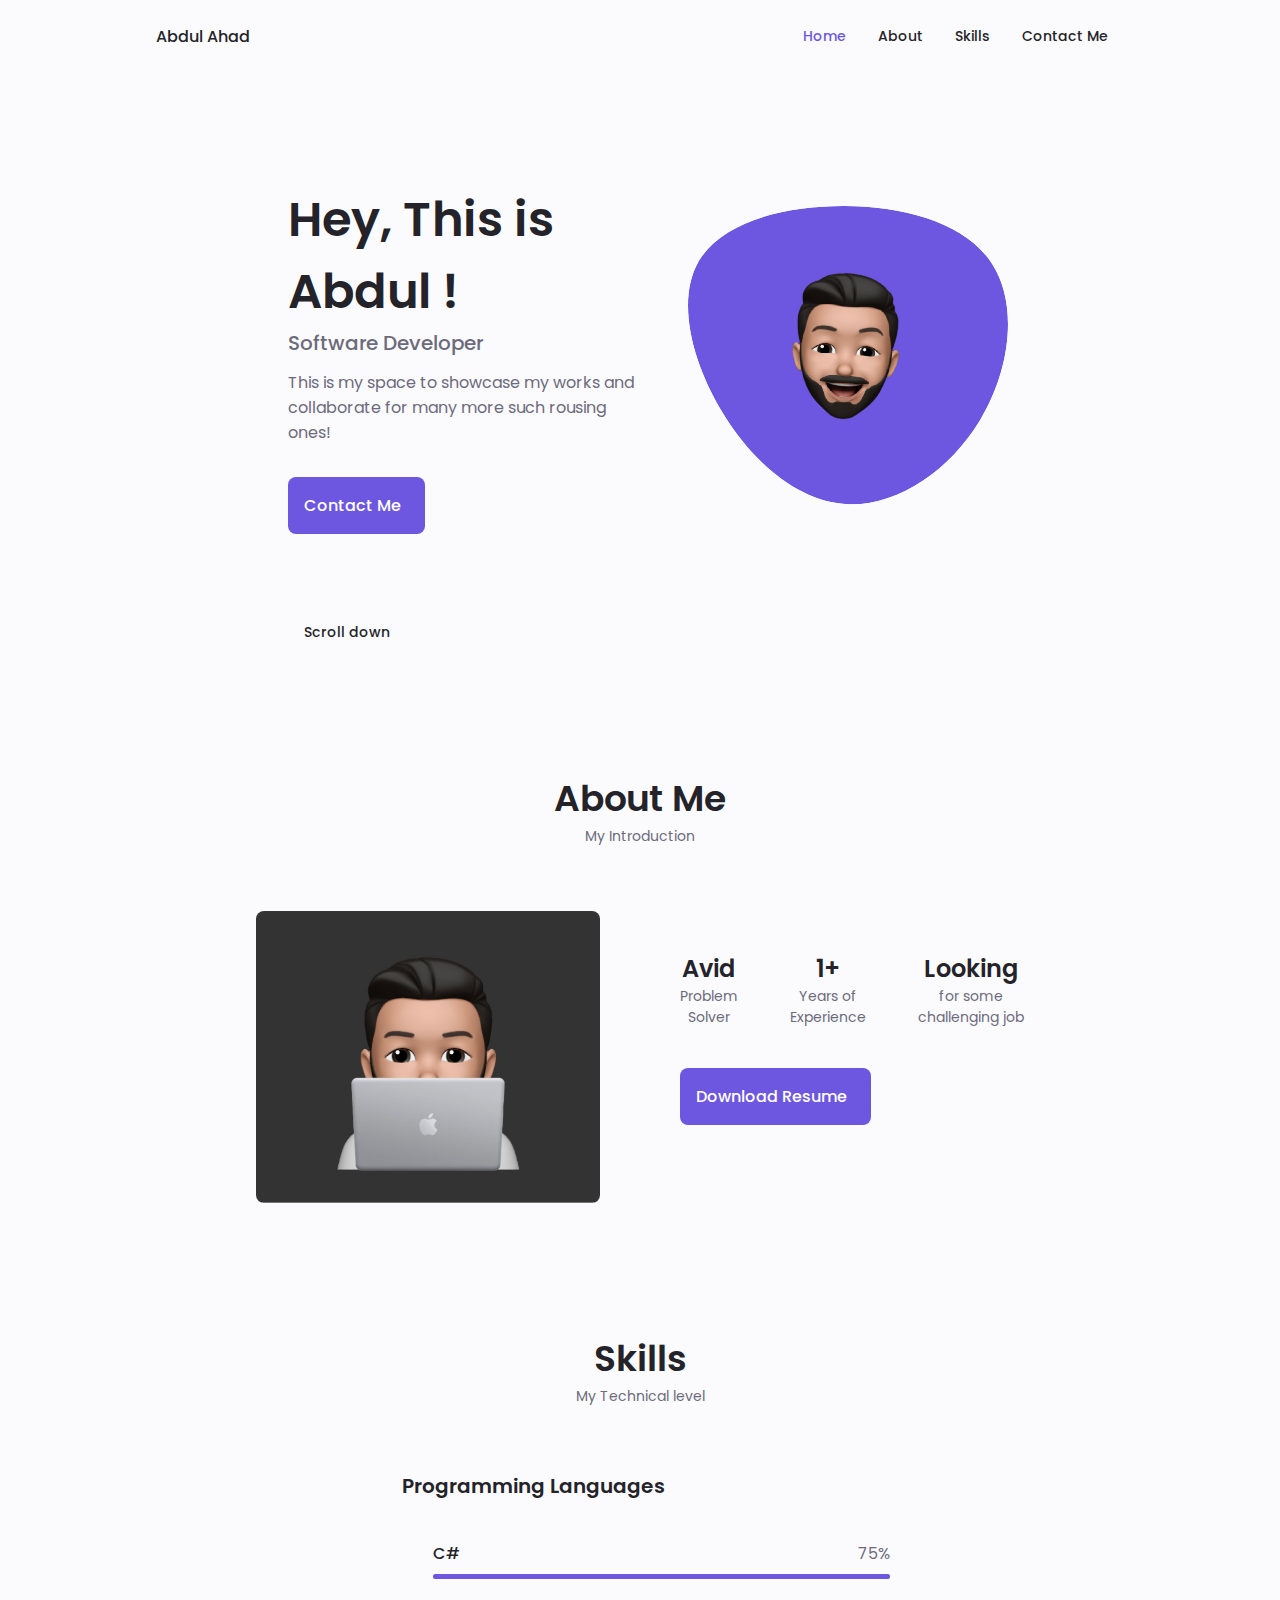
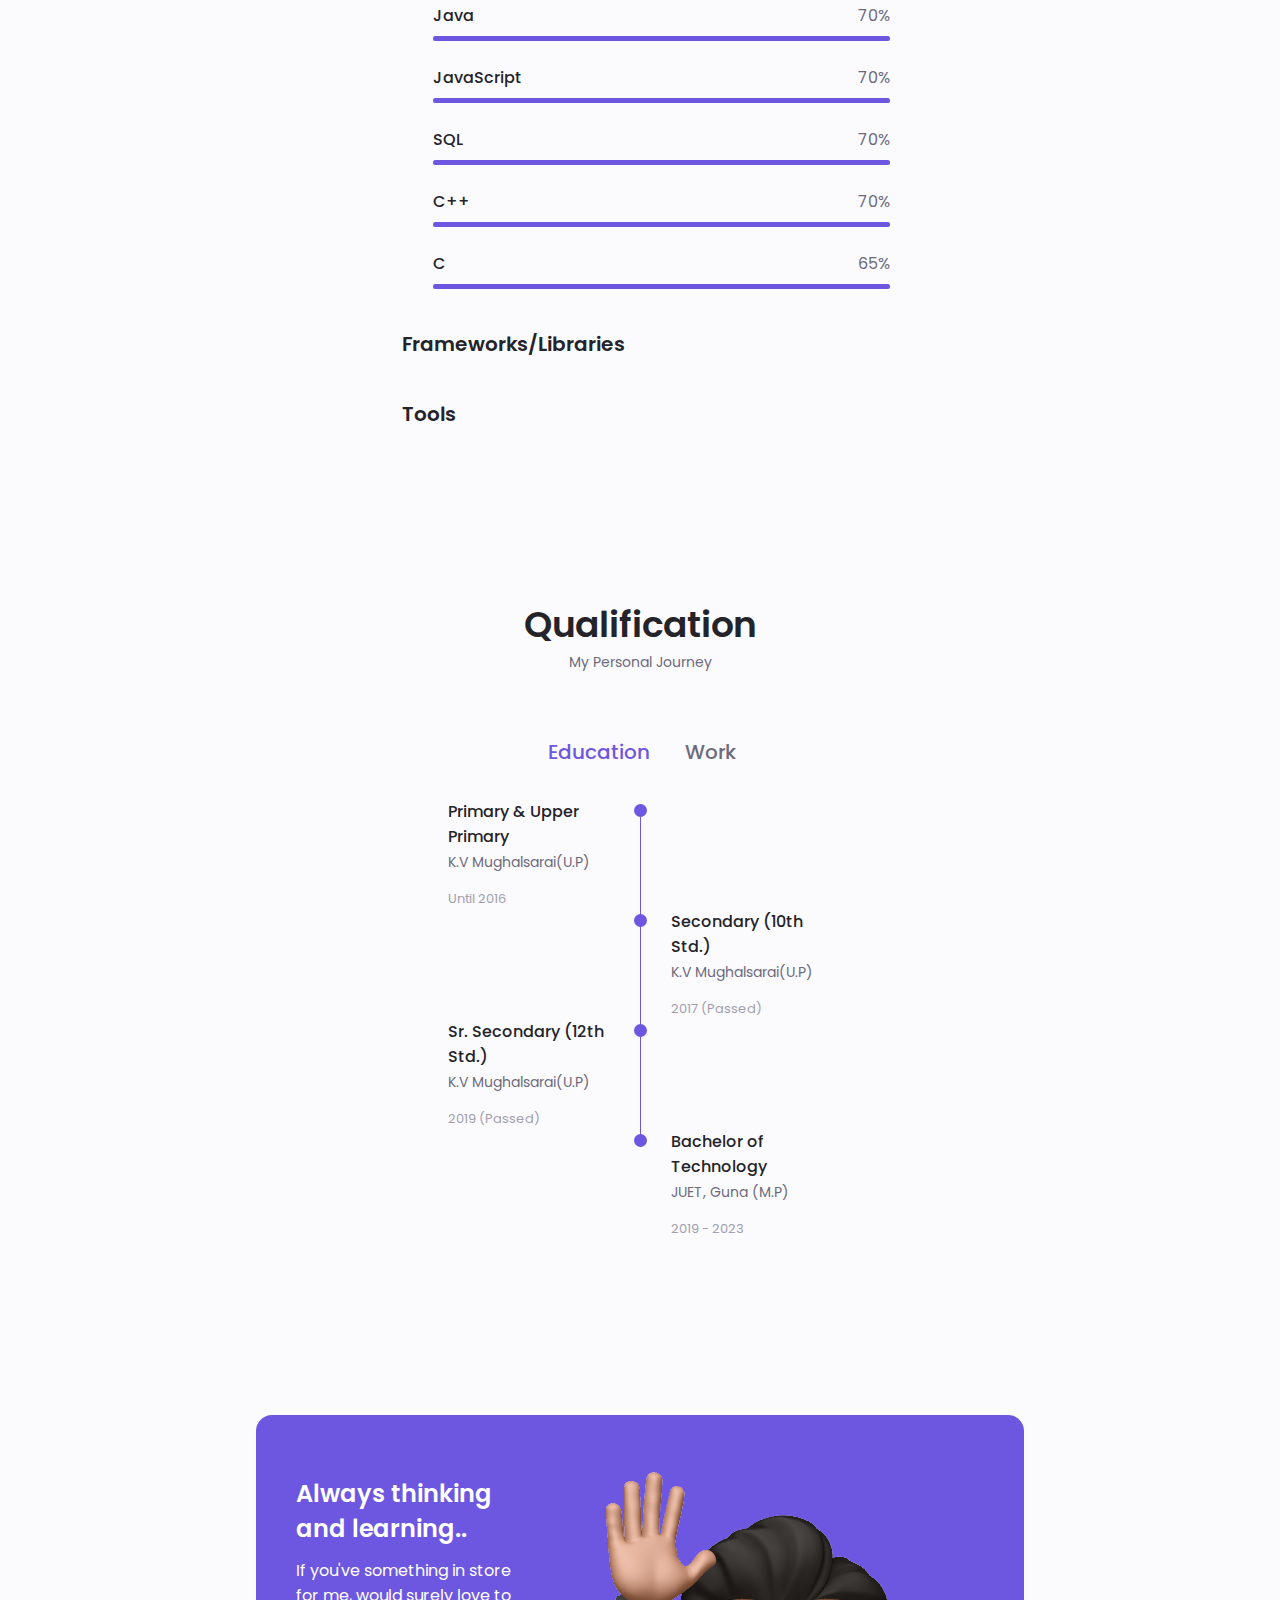
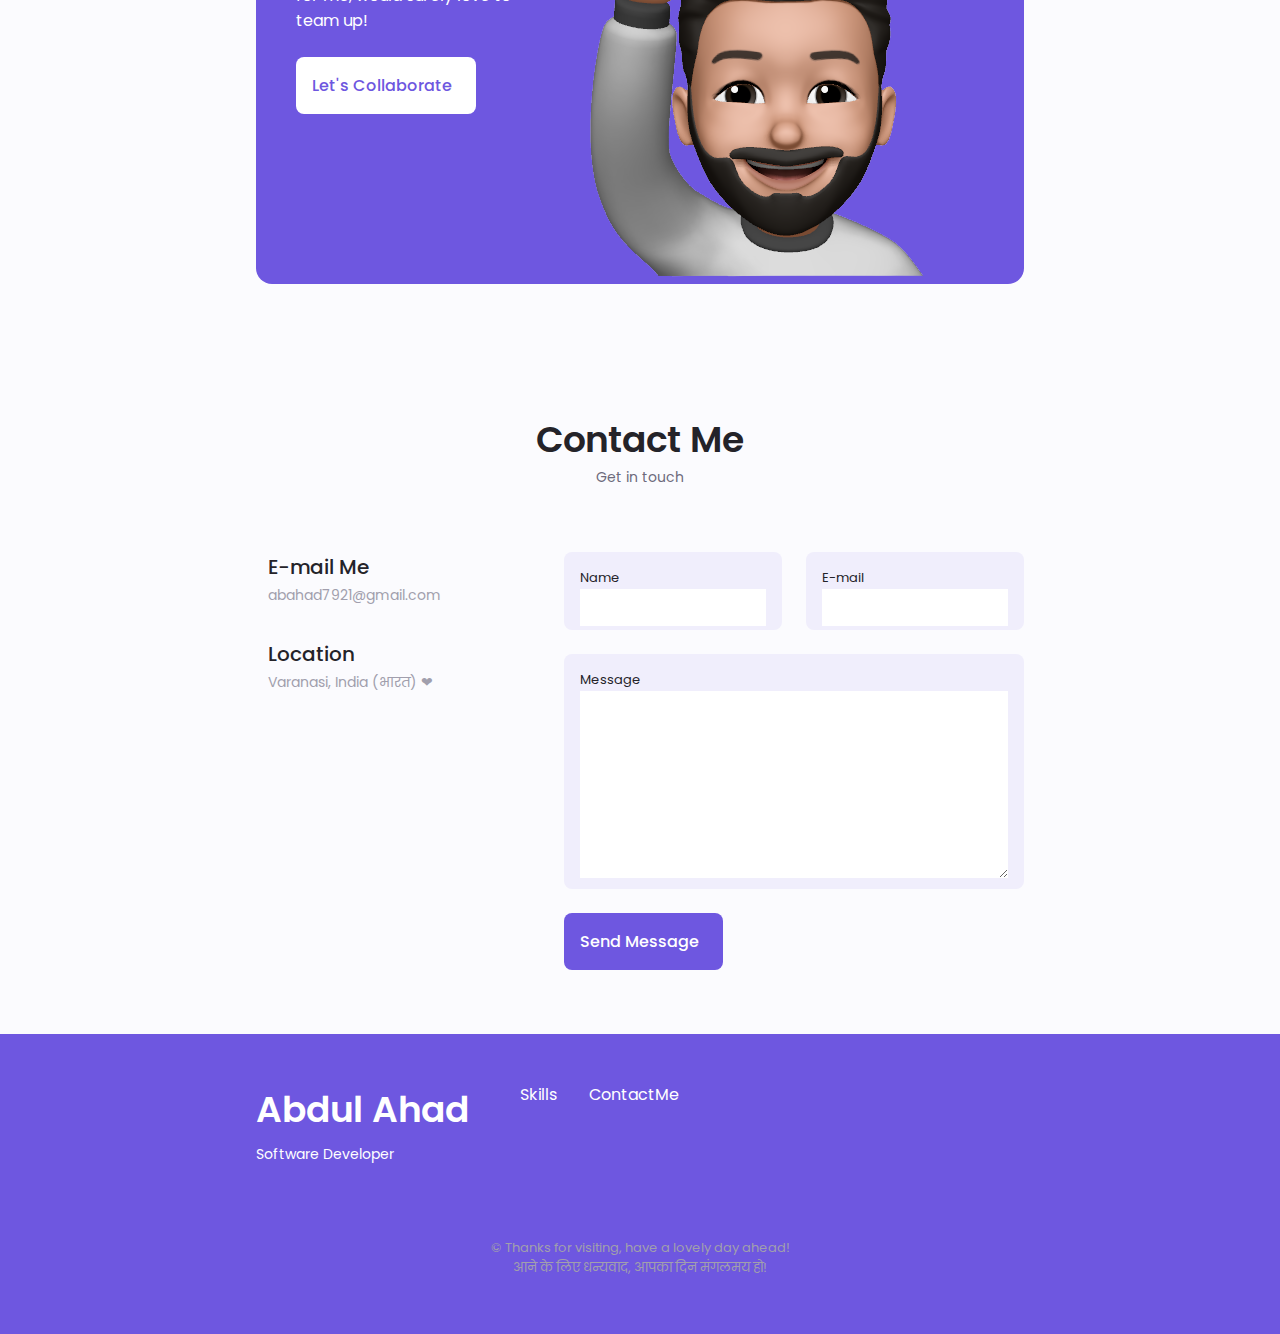
==== commit 340c7f2b: "update footer" ====
--- a/index.html
+++ b/index.html
@@ -795,7 +795,7 @@
         <div class="footer__container container grid">
           <div>
             <h1 class="footer__title">Abdul Ahad</h1>
-            <span class="footer__subtitle">CSE Undergraduate</span>
+            <span class="footer__subtitle">Software Developer</span>
           </div>
 
           <ul class="footer__links">
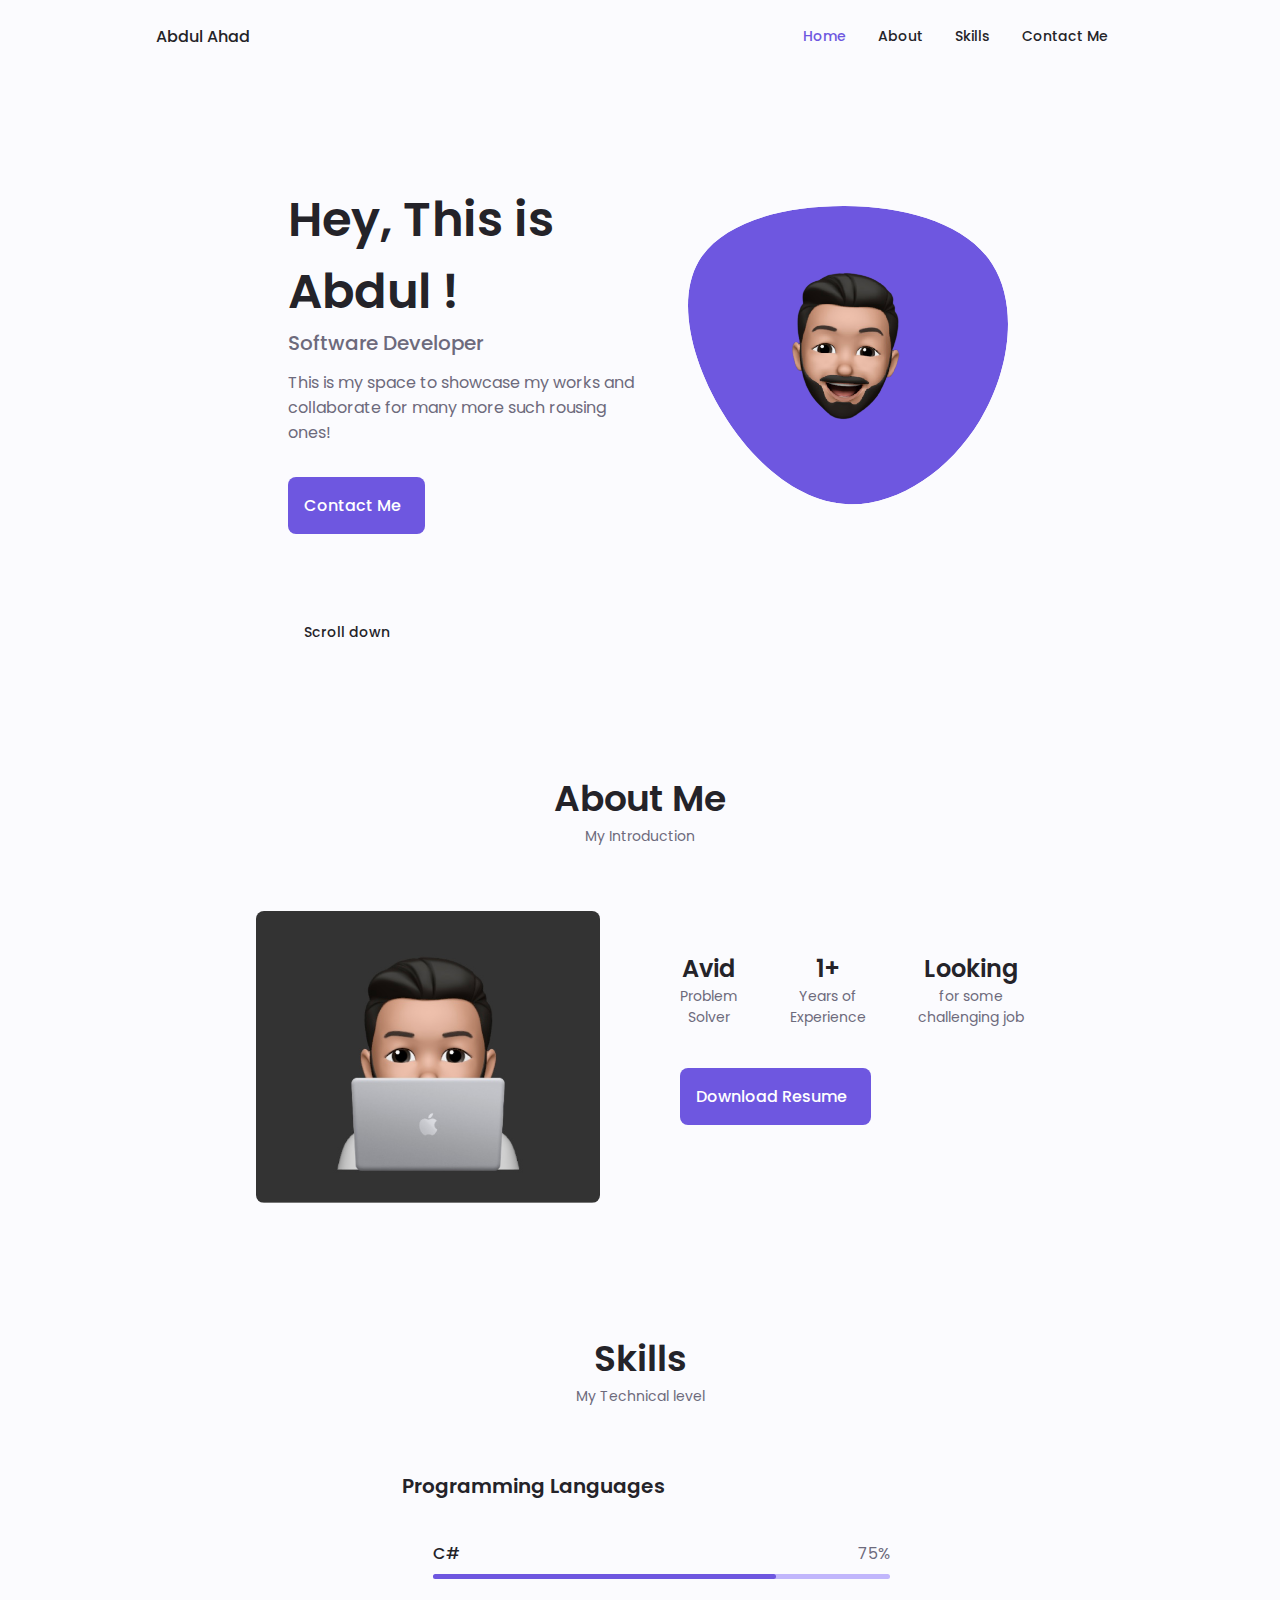
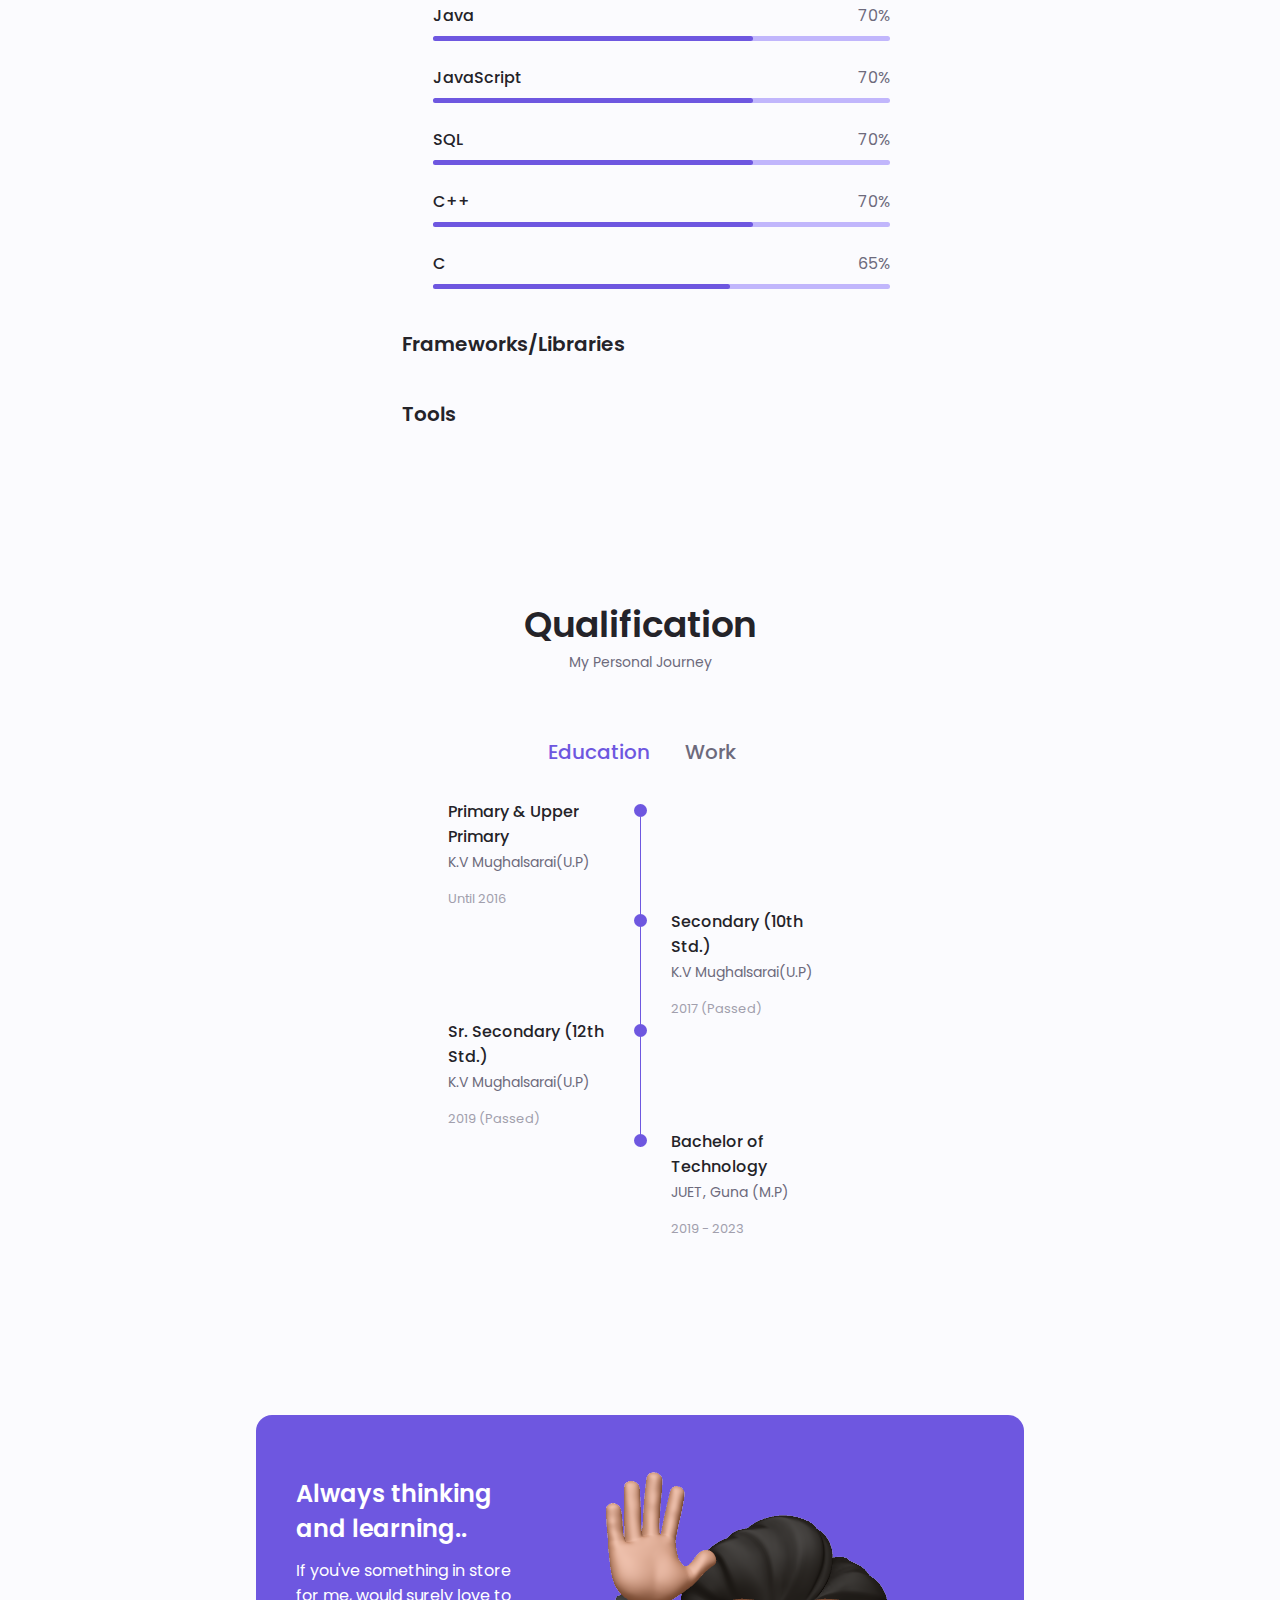
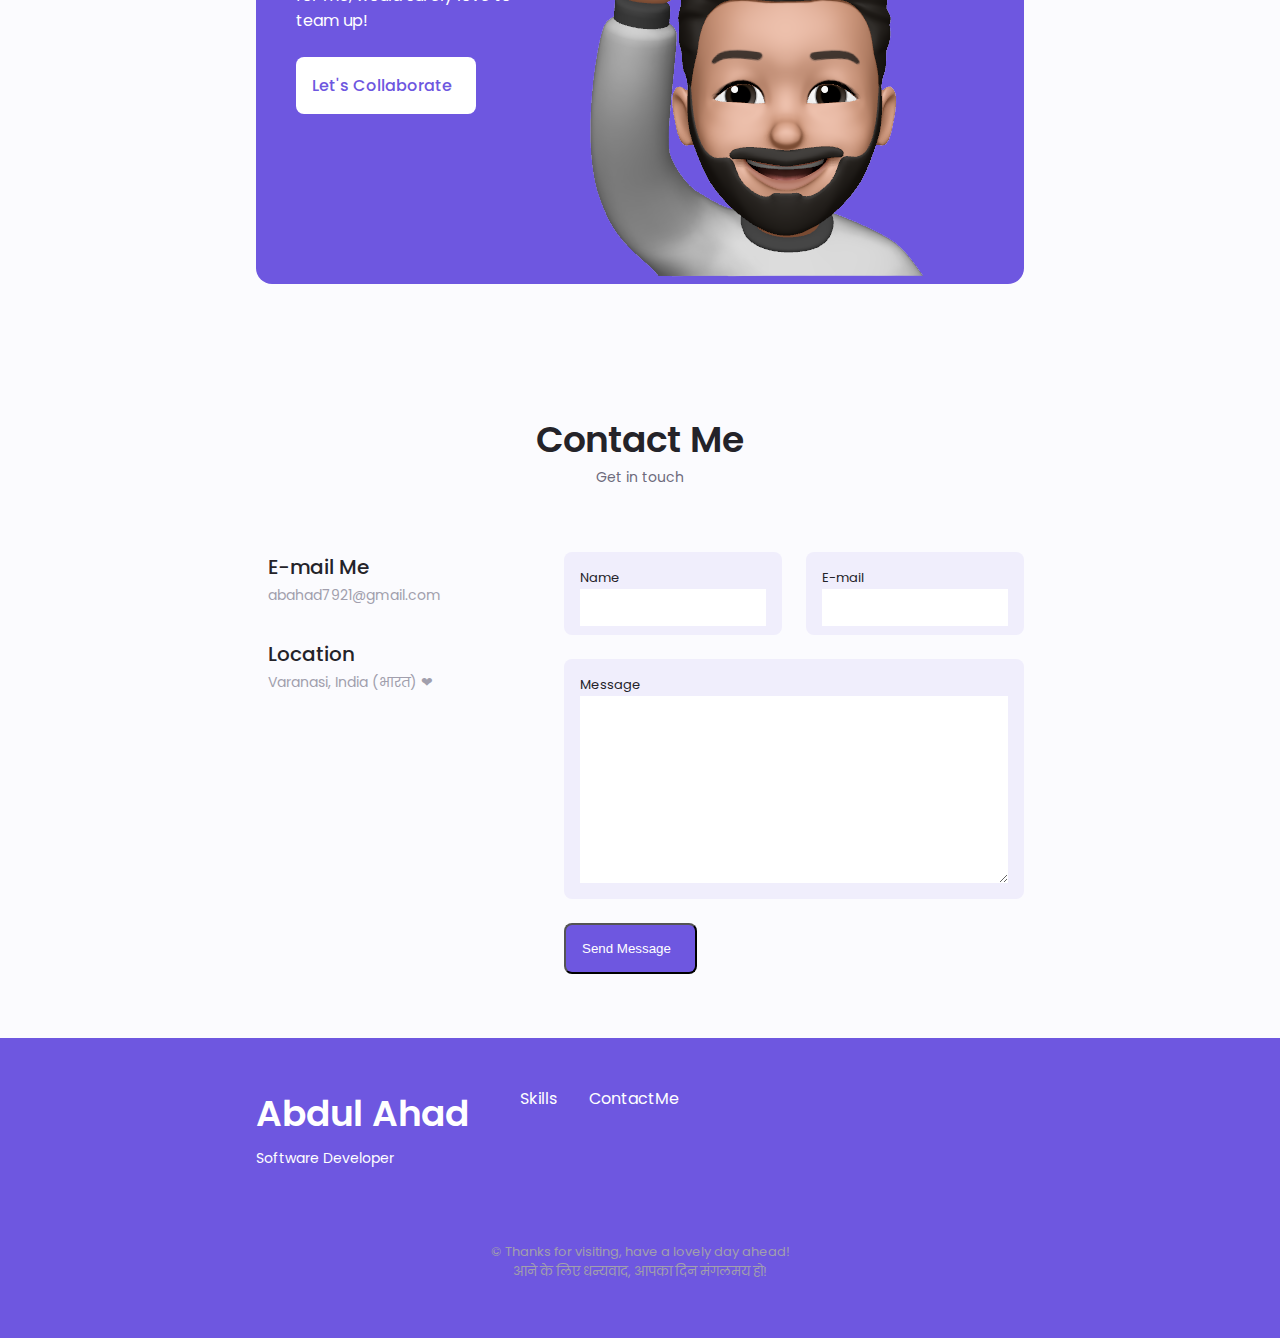
==== commit b9151102: "added support for downloading resume and misc" ====
--- a/index.html
+++ b/index.html
@@ -751,40 +751,37 @@
               </div>
             </div>
           </div>
-
-          <form action="" class="contact__form grid">
+          <form id="contact-form" class="contact__form grid"
+          action="https://api.web3forms.com/submit" method="POST">
             <div class="contact__inputs grid">
-              <div class="contact__content">
-                <label for="" class="contact__label">Name</label>
-                <input type="text" class="contact__input" />
-              </div>
-              <div class="contact__content">
-                <label for="" class="contact__label">E-mail</label>
-                <input type="email" class="contact__input" />
-              </div>
-            </div>
-            <!-- <div class="contact__content">
-              <label for="" class="contact__label">Projects</label>
-              <input type="text" class="contact__input" />
-            </div> -->
+               <!-- Replace with your Access Key -->
+              <input type="hidden" name="access_key" value="4b9ba56d-907a-44f6-9503-d760fe4509eb">
+                <div class="contact__content">
+                    <label for="name" class="contact__label">Name</label>
+                    <input type="text" id="name" name="from_name" class="contact__input" required minlength="3" />
+                    <span class="error-message" id="name-error"></span>
+                </div>
+                <div class="contact__content">
+                    <label for="email" class="contact__label">E-mail</label>
+                    <input type="email" id="email" name="from_email" class="contact__input" required />
+                    <span class="error-message" id="email-error"></span>
+                </div>
+            </div>
+        
             <div class="contact__content">
-              <label for="" class="contact__label">Message</label>
-              <textarea
-                name=""
-                id=""
-                cols="0"
-                rows="7"
-                class="contact__input"
-              ></textarea>
-            </div>
-
+                <label for="message" class="contact__label">Message</label>
+                <textarea id="message" name="message" cols="0" rows="7" class="contact__input" required minlength="10"></textarea>
+                <span class="error-message" id="message-error"></span>
+            </div>
+        
             <div>
-              <a href="#" class="button button--flex">
-                Send Message
-                <i class="uil uil-message button__icon"></i>
-              </a>
-            </div>
-          </form>
+                <button type="submit" class="button button--flex" id="form_submit">
+                    Send Message
+                    <i class="uil uil-message button__icon"></i>
+                </button>
+            </div>
+        </form>
+        
         </div>
       </section>
     </main>
--- a/styles.css
+++ b/styles.css
@@ -1209,3 +1209,10 @@
     grid-template-columns: repeat(2, 1fr);
   }
 }
+
+.error-message {
+  color: red;
+  font-size: 0.9em;
+  display: block;
+  margin-top: 5px;
+}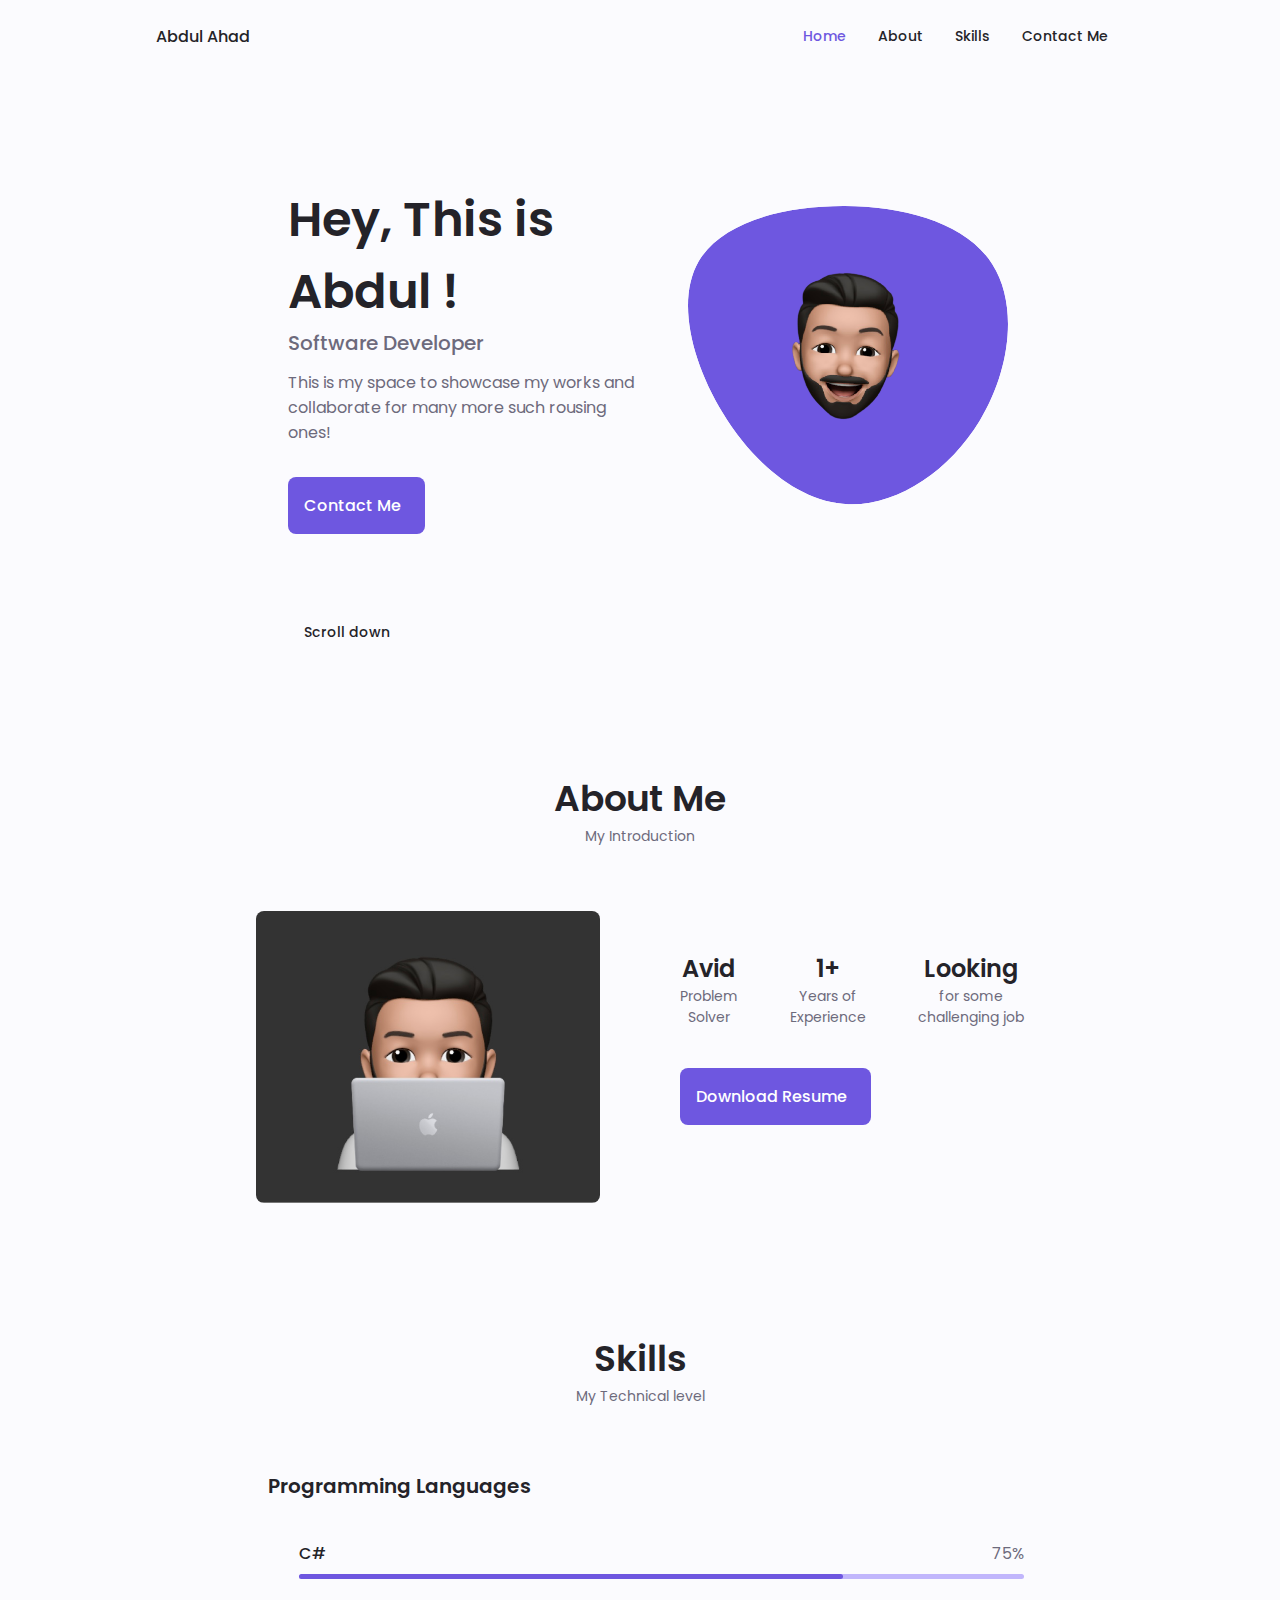
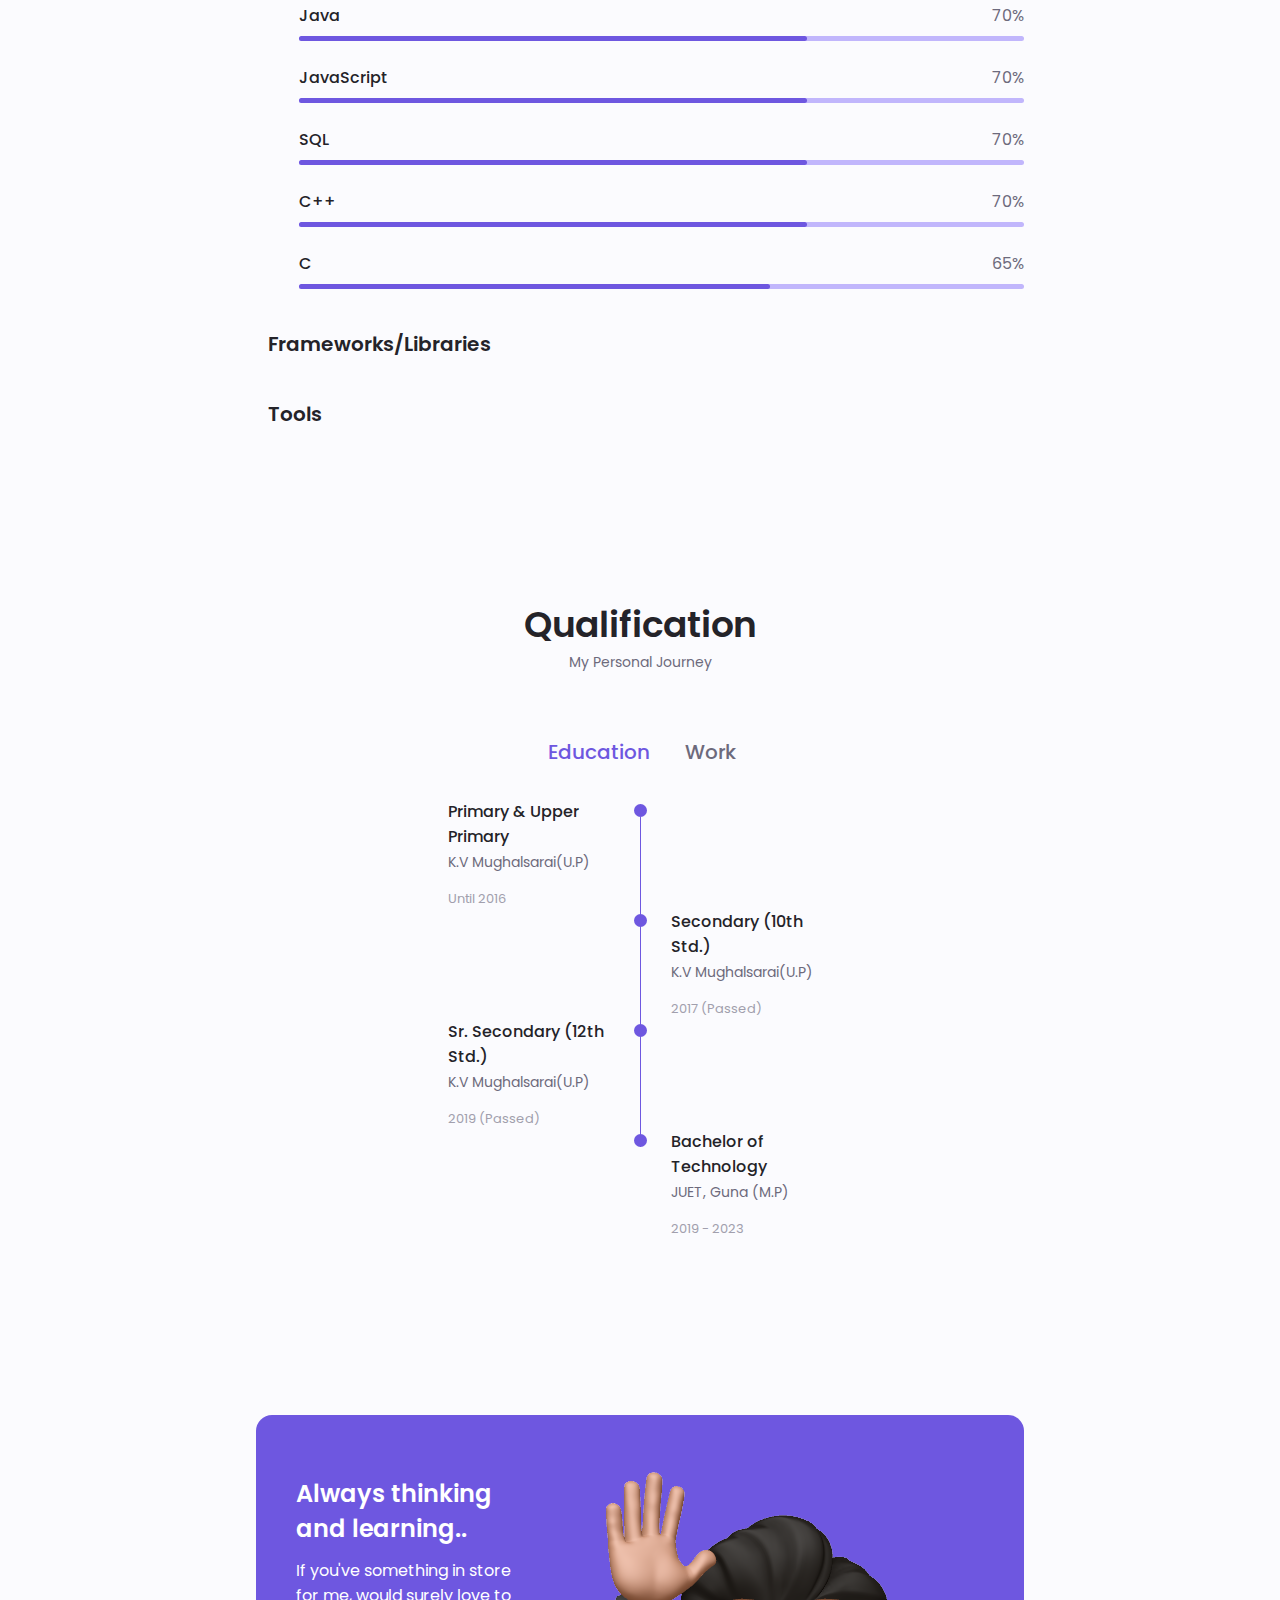
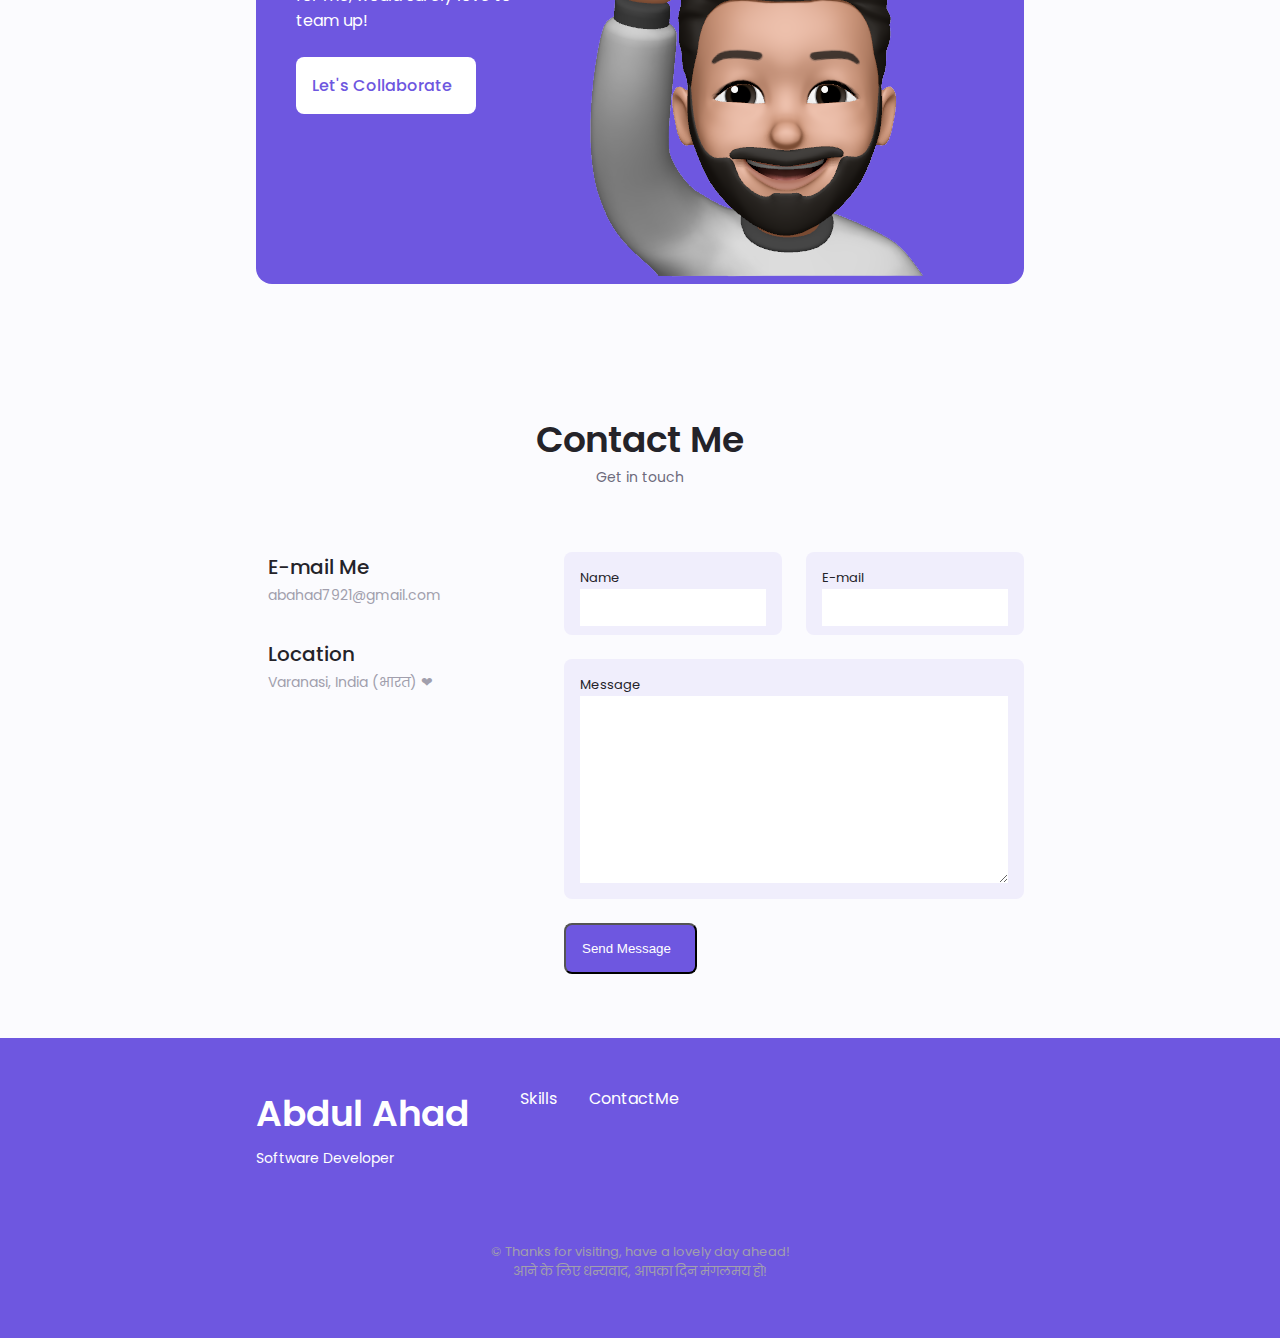
==== commit 3ec3a03a: "remove strict widths" ====
--- a/index.html
+++ b/index.html
@@ -232,8 +232,7 @@
         <h2 class="section__title">Skills</h2>
         <span class="section__subtitle">My Technical level</span>
 
-        <div class="skills__container container"
-        style="width: 500px !important;">
+        <div class="skills__container container container-grid">
           <div>
             <!--==================== SKILL 1 ====================-->
             <div class="skills__content skills__open">
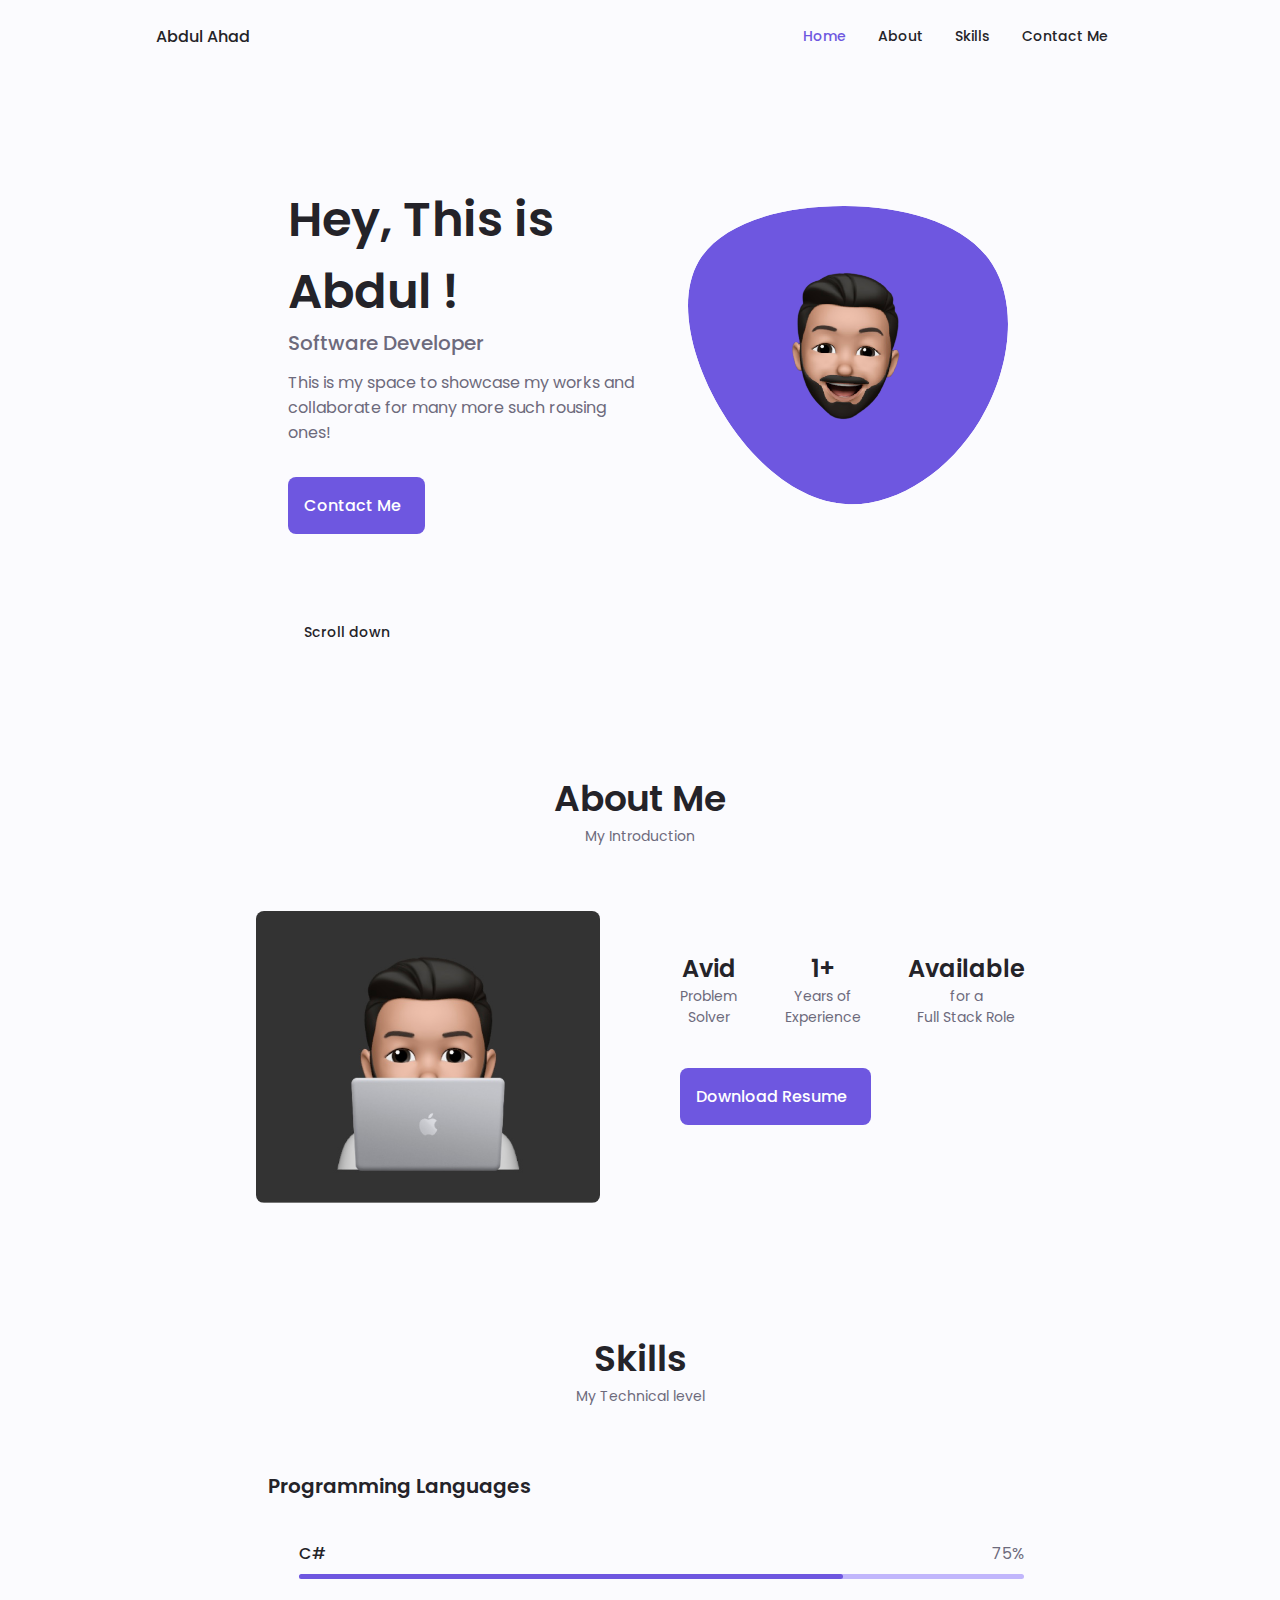
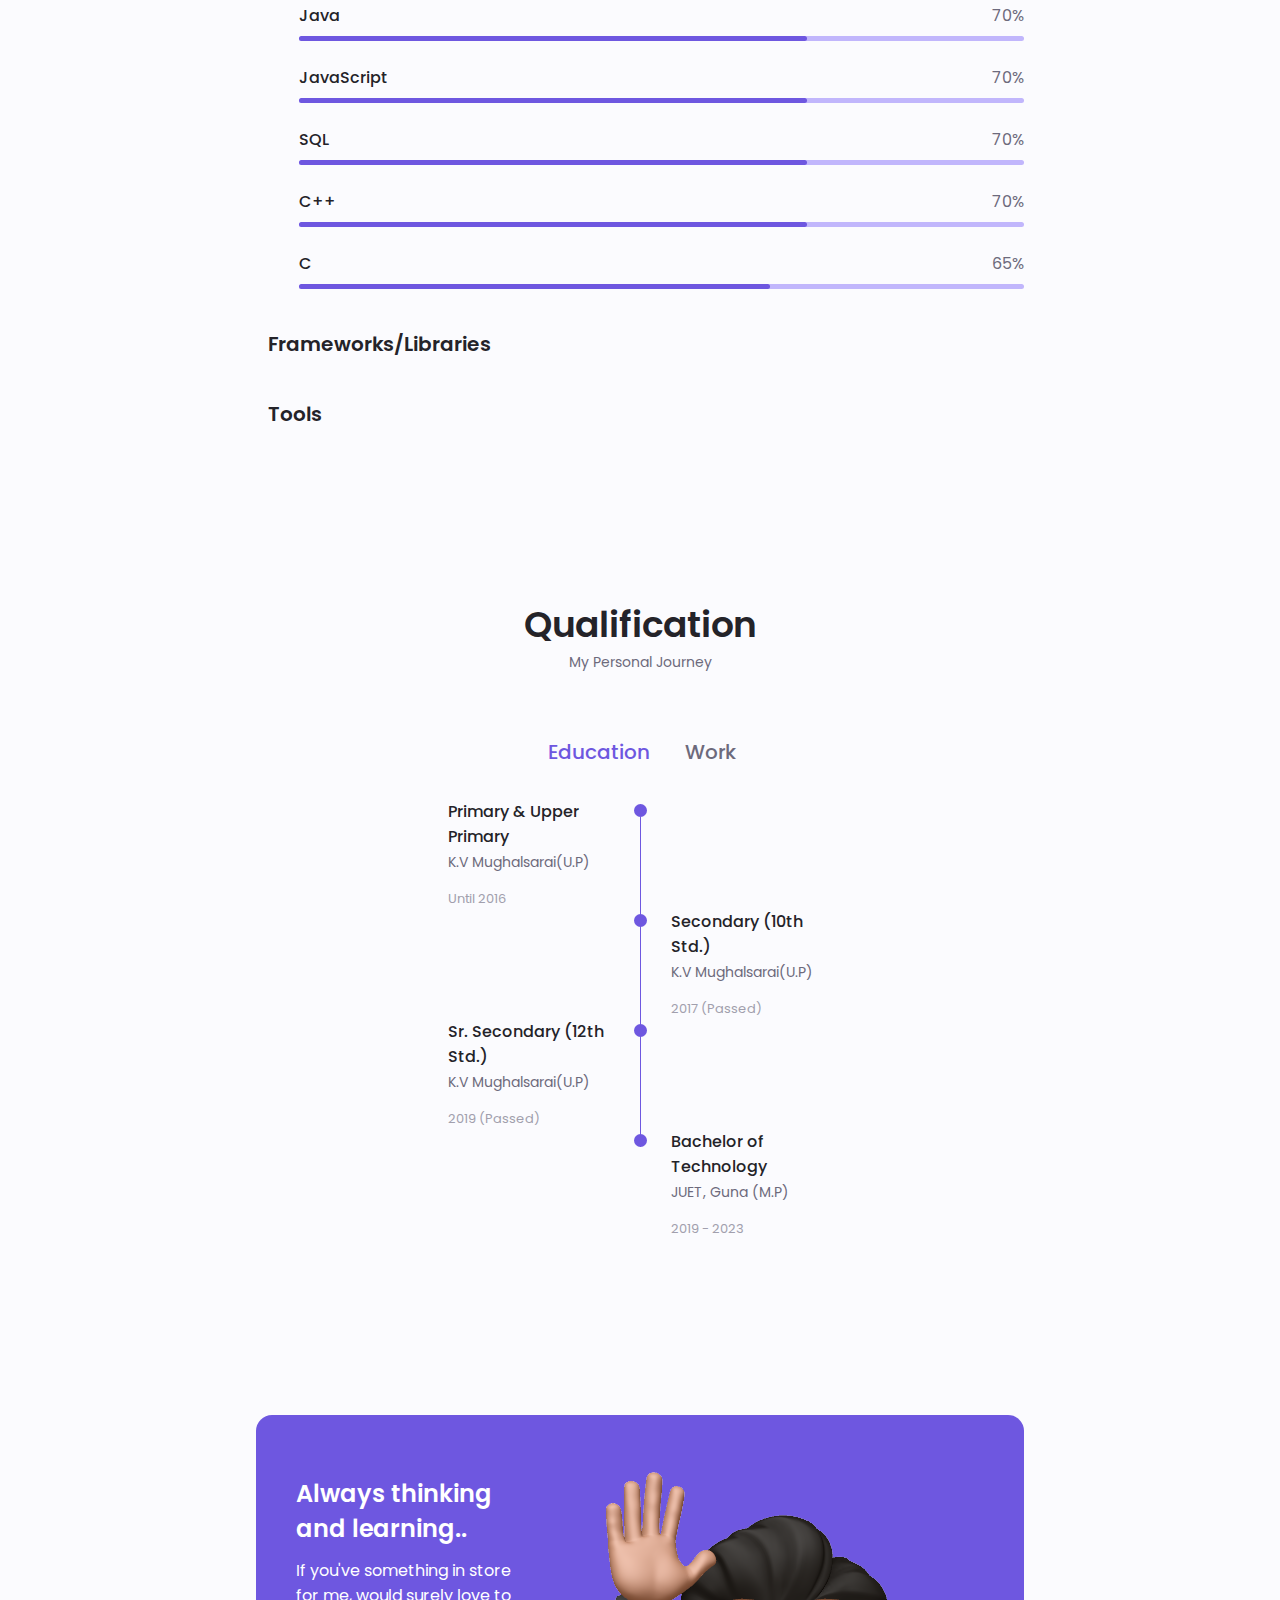
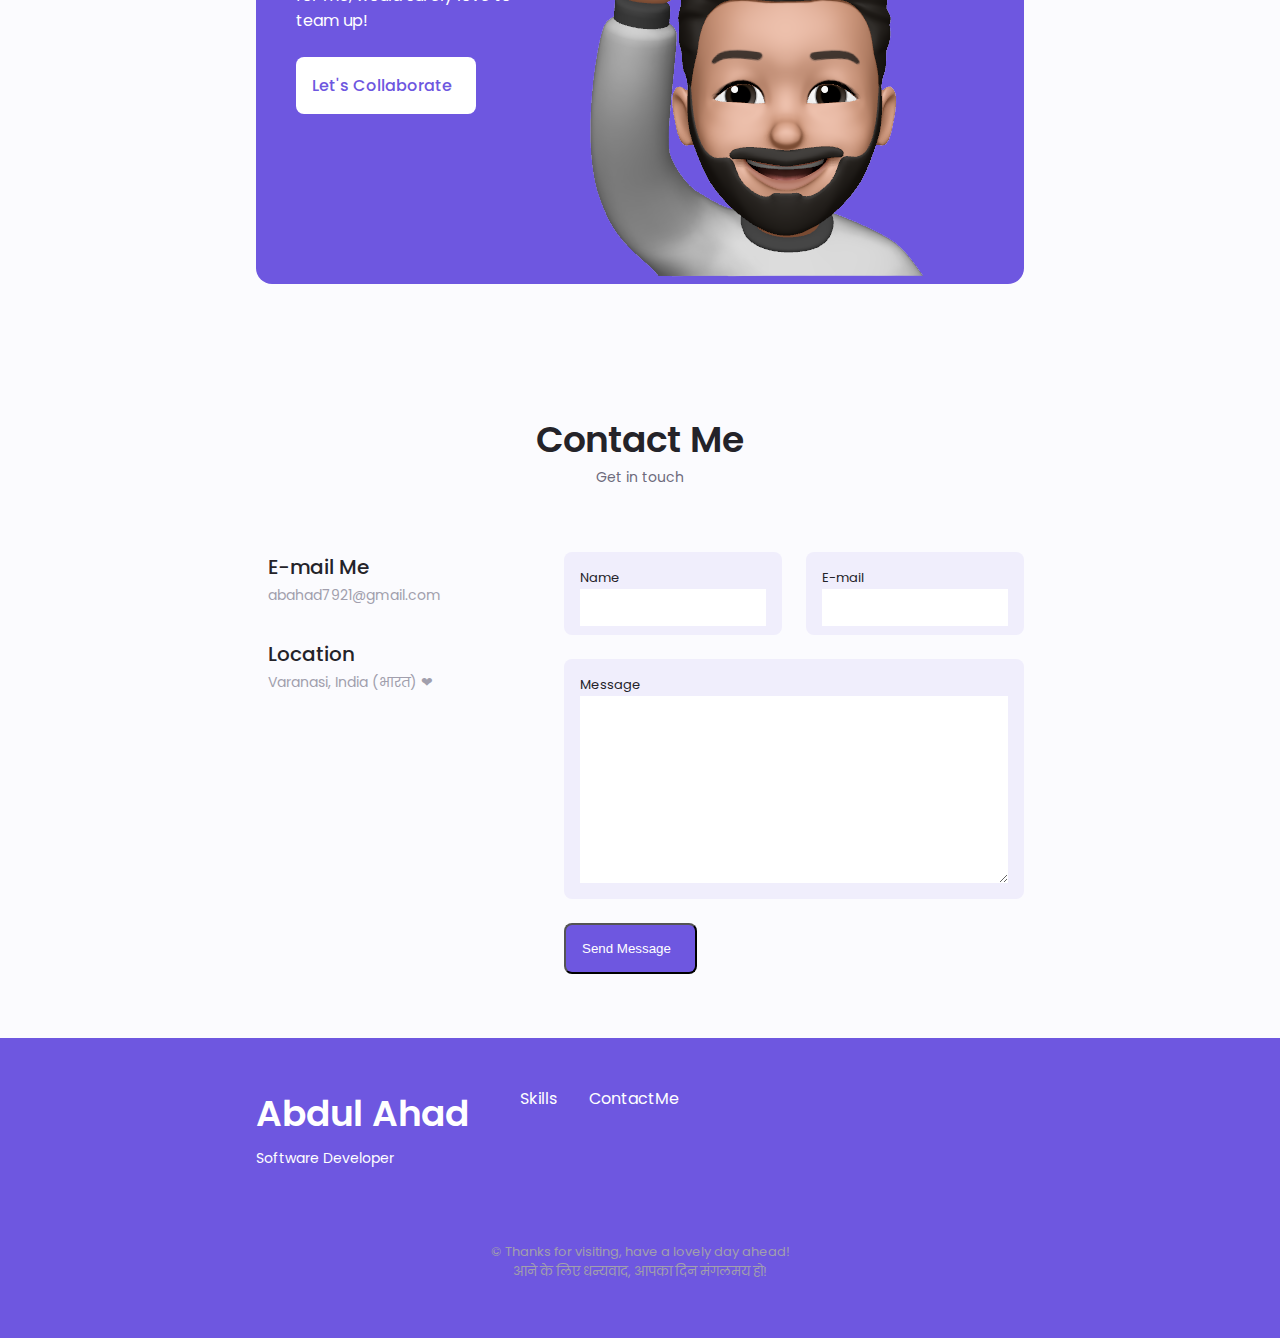
==== commit 6c3bd334: "updated available for text" ====
--- a/index.html
+++ b/index.html
@@ -206,10 +206,10 @@
               </div>
 
               <div>
-                <span class="about__info-title">Looking</span>
+                <span class="about__info-title">Available</span>
                 <span class="about__info-name"
-                  >for some <br />
-                  challenging job
+                  >for a<br />
+                  Full Stack Role
                 </span>
               </div>
             </div>
